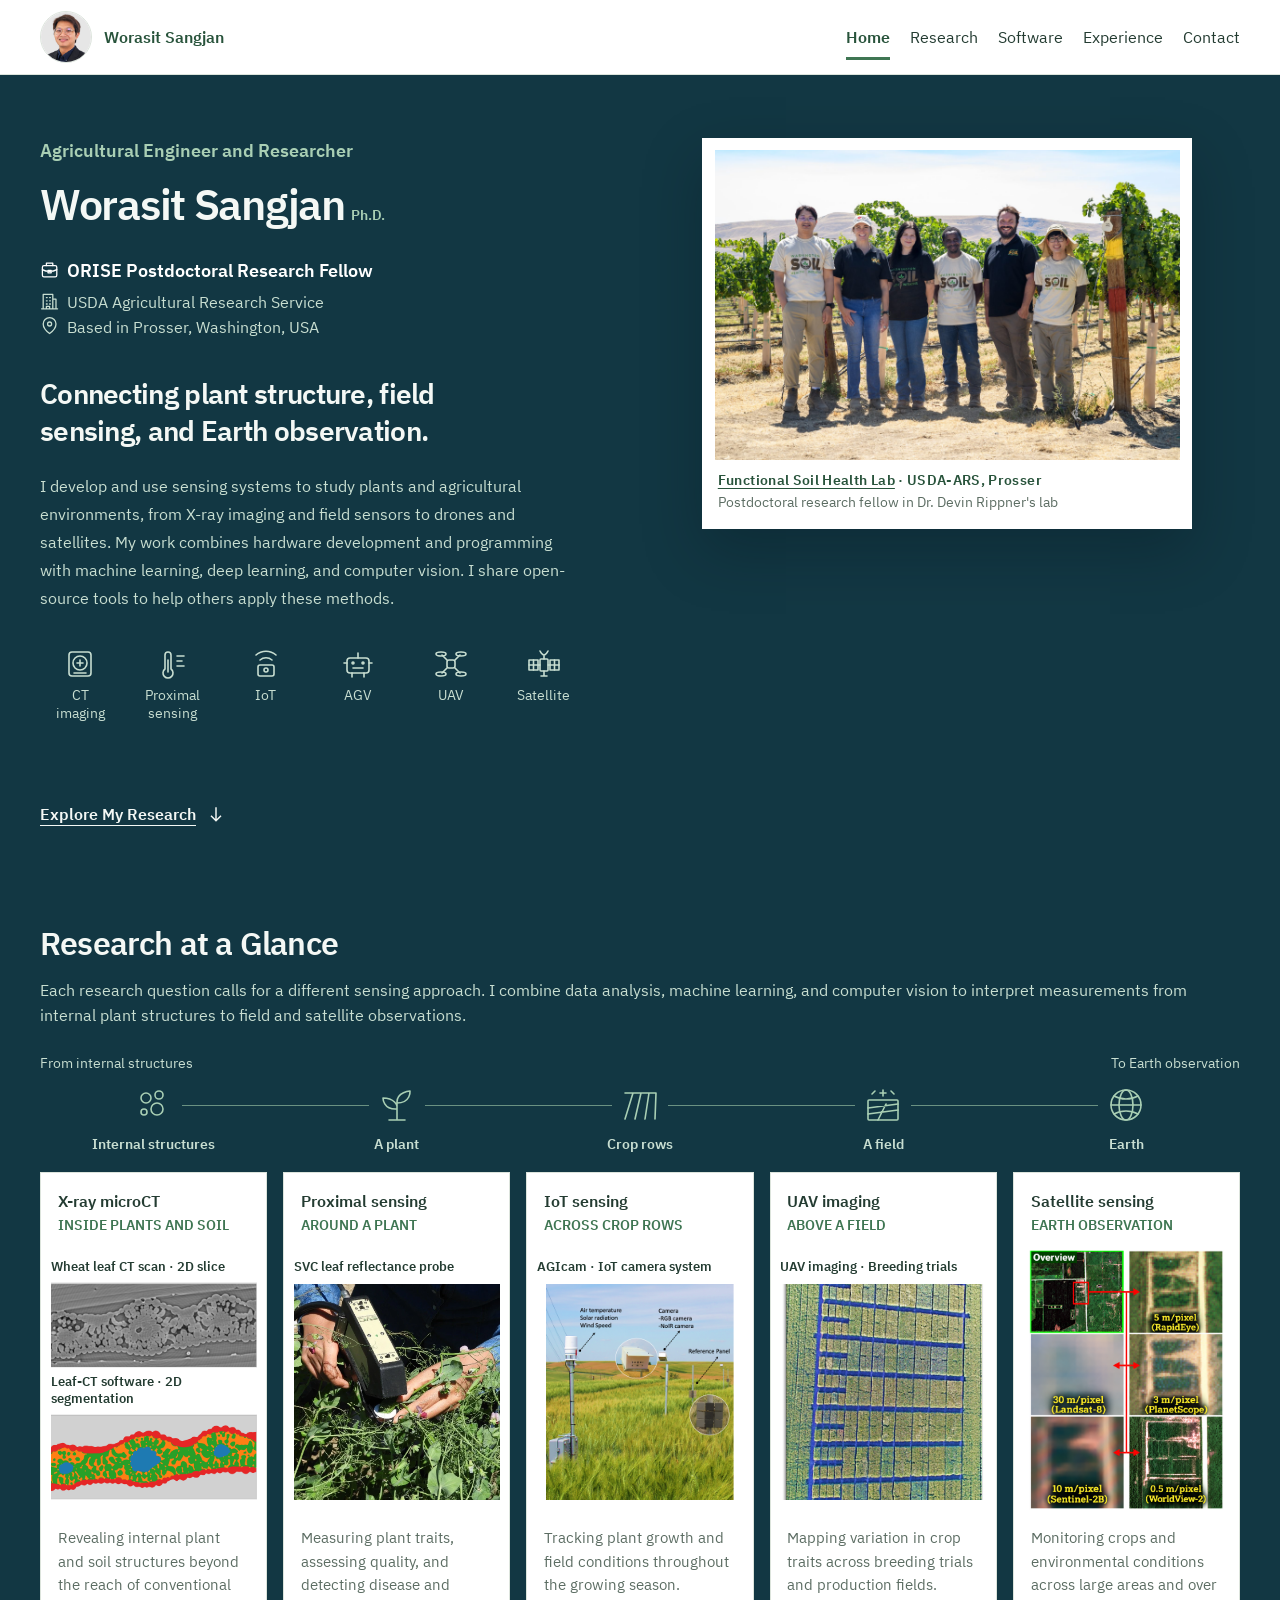
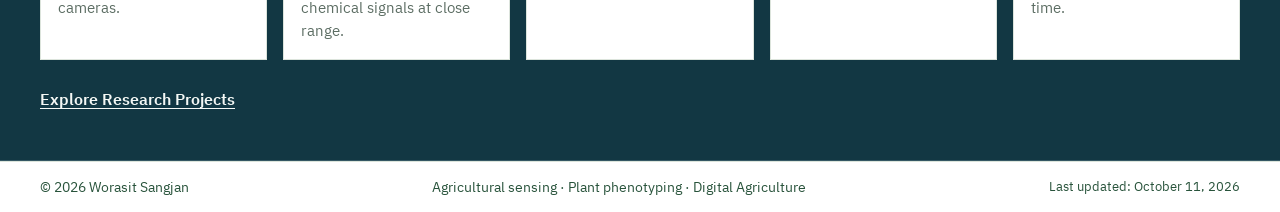
==== index.html @ c1ef1df4 "Add an image" ====
<!DOCTYPE html>
<html lang="en"><head><meta charset="utf-8"><meta name="viewport" content="width=device-width,initial-scale=1"><title>Worasit Sangjan | Agricultural Sensing and AI</title><meta name="description" content="Worasit Sangjan develops sensing systems and open-source tools for plant phenotyping and digital agriculture, from X-ray imaging to satellite observations."><meta name="theme-color" content="#f8f7f1"><link rel="icon" type="image/svg+xml" href="data:image/svg+xml,%3Csvg%20xmlns%3D%27http%3A%2F%2Fwww.w3.org%2F2000%2Fsvg%27%20viewBox%3D%270%200%2064%2064%27%3E%3Crect%20width%3D%2764%27%20height%3D%2764%27%20rx%3D%2712%27%20fill%3D%27%23ffffff%27%2F%3E%3Ccircle%20cx%3D%2732%27%20cy%3D%2732%27%20r%3D%2722%27%20fill%3D%27%23e8f1e7%27%20stroke%3D%27%23376b4b%27%20stroke-width%3D%272%27%2F%3E%3Ctext%20x%3D%2732%27%20y%3D%2739%27%20text-anchor%3D%27middle%27%20font-family%3D%27Arial%2Csans-serif%27%20font-size%3D%2719%27%20font-weight%3D%27700%27%20fill%3D%27%2328533b%27%3EWS%3C%2Ftext%3E%3Ccircle%20cx%3D%2749%27%20cy%3D%2716%27%20r%3D%275%27%20fill%3D%27%237fa67a%27%2F%3E%3C%2Fsvg%3E"><meta property="og:type" content="website"><meta property="og:title" content="Worasit Sangjan | Agricultural Sensing and AI"><meta property="og:description" content="Worasit Sangjan develops sensing systems and open-source tools for plant phenotyping and digital agriculture, from X-ray imaging to satellite observations."><meta property="og:image" content="assets/images/ws2.jpg"><meta name="twitter:card" content="summary_large_image"><link rel="stylesheet" href="assets/css/styles.css?v=20261012-final"><link rel="stylesheet" href="assets/css/typography.css?v=20261012-final"><link rel="stylesheet" href="assets/css/home.css?v=20261013-lab2"><link rel="stylesheet" href="assets/css/consistency.css?v=20261012-final"><link rel="stylesheet" href="assets/css/mobile.css?v=20261012-final"><link rel="stylesheet" href="assets/css/responsive.css?v=20261012-final"></head><body class="home-page"><a class="skip" href="#main">Skip to main content</a><header><div class="wrap"><nav class="nav" aria-label="Primary navigation"><a class="brand" href="index.html" aria-label="Worasit Sangjan home"><span class="brand-mark portrait-mark"><img src="assets/images/header-portrait-gray.png" alt="" width="40" height="40" decoding="async"></span><span>Worasit Sangjan</span></a><button class="menu-toggle" type="button" aria-expanded="false" aria-controls="nav-links" aria-label="Open navigation">+</button><ul class="nav-links" id="nav-links"><li><a href="index.html" aria-current="page">Home</a></li><li><a href="research.html">Research</a></li><li><a href="software.html">Software</a></li><li><a href="experience.html">Experience</a></li><li><a href="contact.html">Contact</a></li></ul></nav></div></header><main id="main">
<section class="hero" id="about"><div class="wrap hero-grid"><div class="bio"><p class="eyebrow">Agricultural Engineer and Researcher</p><h1 class="profile-name"><span class="name-text">Worasit Sangjan</span><span class="degree">Ph.D.</span></h1><p class="profile-title profile-detail"><svg viewBox="0 0 24 24" fill="none" stroke="currentColor" stroke-width="1.6" stroke-linecap="round" stroke-linejoin="round" aria-hidden="true"><rect x="3" y="7" width="18" height="14" rx="2"></rect><path d="M8 7V4h8v3M3 12c5 3 13 3 18 0M10 13h4v3h-4Z"></path></svg><span>ORISE Postdoctoral Research Fellow</span></p><p class="affiliation profile-detail"><svg viewBox="0 0 24 24" fill="none" stroke="currentColor" stroke-width="1.6" stroke-linecap="round" stroke-linejoin="round" aria-hidden="true"><path d="M4 21V3h12v18M16 9h4v12M2 21h20M8 7h1M12 7h1M8 11h1M12 11h1M8 15h1M12 15h1M8 21v-3h4v3"></path></svg><span>USDA Agricultural Research Service</span></p><p class="home-location profile-detail"><svg viewbox="0 0 24 24" fill="none" stroke="currentColor" stroke-width="1.6" stroke-linecap="round" stroke-linejoin="round" aria-hidden="true"><path d="M20 10c0 6-8 12-8 12S4 16 4 10a8 8 0 1 1 16 0Z"></path><circle cx="12" cy="10" r="2.5"></circle></svg><span>Based in Prosser, Washington, USA</span></p><p class="lead">Connecting plant structure, field sensing, and Earth observation.</p><p>I develop and use sensing systems to study plants and agricultural environments, from X-ray imaging and field sensors to drones and satellites. My work combines hardware development and programming with machine learning, deep learning, and computer vision. I share open-source tools to help others apply these methods.</p><div class="platform-strip" role="group" aria-label="Sensing platforms"><div class="platform-item"><svg viewbox="0 0 32 32" fill="none" stroke="currentColor" stroke-width="1.6" stroke-linecap="round" stroke-linejoin="round" aria-hidden="true"><rect x="5" y="4" width="22" height="24" rx="3"></rect><circle cx="16" cy="15" r="7"></circle><path d="M10 25h12M16 12v6M13 15h6"></path></svg><span>CT<br>imaging</span></div><div class="platform-item"><svg viewbox="0 0 32 32" fill="none" stroke="currentColor" stroke-width="1.6" stroke-linecap="round" stroke-linejoin="round" aria-hidden="true"><path d="M8 21V7a3 3 0 0 1 6 0v14a5 5 0 1 1-6 0Z"></path><path d="M11 12v12M20 8h7M20 13h5M20 18h7"></path></svg><span>Proximal<br>sensing</span></div><div class="platform-item"><svg viewbox="0 0 32 32" fill="none" stroke="currentColor" stroke-width="1.6" stroke-linecap="round" stroke-linejoin="round" aria-hidden="true"><rect x="8" y="17" width="16" height="11" rx="2"></rect><circle cx="16" cy="22" r="2"></circle><path d="M10 12a9 9 0 0 1 12 0M6 7a15 15 0 0 1 20 0"></path></svg><span>IoT</span></div><div class="platform-item"><svg viewbox="0 0 32 32" fill="none" stroke="currentColor" stroke-width="1.6" stroke-linecap="round" stroke-linejoin="round" aria-hidden="true"><rect x="5" y="10" width="22" height="15" rx="3"></rect><path d="M16 5v5M2 15h3M27 15h3M10 25v4M22 25v4M11 20h10"></path><circle cx="11" cy="15" r="1"></circle><circle cx="21" cy="15" r="1"></circle></svg><span>AGV</span></div><div class="platform-item"><svg viewbox="0 0 32 32" fill="none" stroke="currentColor" stroke-width="1.6" stroke-linecap="round" stroke-linejoin="round" aria-hidden="true"><rect x="12" y="12" width="8" height="8" rx="2"></rect><path d="M12 12 7 7M20 12l5-5M12 20l-5 5M20 20l5 5"></path><ellipse cx="6" cy="6" rx="5" ry="2"></ellipse><ellipse cx="26" cy="6" rx="5" ry="2"></ellipse><ellipse cx="6" cy="26" rx="5" ry="2"></ellipse><ellipse cx="26" cy="26" rx="5" ry="2"></ellipse></svg><span>UAV</span></div><div class="platform-item"><svg viewbox="0 0 32 32" fill="none" stroke="currentColor" stroke-width="1.6" stroke-linecap="round" stroke-linejoin="round" aria-hidden="true"><rect x="12" y="11" width="8" height="12" rx="1"></rect><rect x="1" y="12" width="9" height="10"></rect><rect x="22" y="12" width="9" height="10"></rect><path d="M5.5 12v10M1 17h9M26.5 12v10M22 17h9M10 17h2M20 17h2M16 11V7M12 3q4 8 8 0M16 23v5M13 28h6"></path></svg><span>Satellite</span></div></div><a class="research-jump" href="#research">Explore My Research<svg viewbox="0 0 24 24" width="20" height="20" fill="none" stroke="currentColor" stroke-width="1.75" aria-hidden="true"><path d="M12 4v16m-6-6 6 6 6-6"></path></svg></a></div><div class="field-portrait photo-carousel" role="region" aria-roledescription="carousel" aria-label="Research in the field" tabindex="0"><figure class="photo-slide group-slide" role="group" aria-roledescription="slide" aria-label="1 of 10"><button type="button" class="photo-frame" aria-label="Next photo"><img src="assets/images/functional-soil-health-lab.jpg" width="2000" height="1333" alt="Worasit with members of the Functional Soil Health Lab standing in a vineyard in Washington" fetchpriority="high"></button><figcaption><span><a href="https://functionalsoilhealth.com/" target="_blank" rel="noopener">Functional Soil Health Lab</a> · USDA-ARS, Prosser</span><span>Postdoctoral research fellow in Dr. Devin Rippner's lab</span></figcaption></figure><figure class="photo-slide" role="group" aria-roledescription="slide" aria-label="2 of 10" hidden><button type="button" class="photo-frame" aria-label="Next photo"><img src="assets/images/iot-field-sky-balanced.png" width="1086" height="1448" alt="Worasit beside automated field cameras in wheat trials" loading="lazy"></button><figcaption><span>IoT sensing</span><span>Installing connected cameras for continuous plant phenotyping in wheat breeding trials</span></figcaption></figure><figure class="photo-slide" role="group" aria-roledescription="slide" aria-label="3 of 10" hidden><button type="button" class="photo-frame" aria-label="Next photo"><img src="assets/images/field-robot-balanced.png" width="1121" height="1403" alt="Worasit operating an agricultural autonomous ground vehicle" loading="lazy"></button><figcaption><span>Autonomous ground vehicle</span><span>Operating an AGV for agricultural field research</span></figcaption></figure><figure class="photo-slide" role="group" aria-roledescription="slide" aria-label="4 of 10" hidden><button type="button" class="photo-frame" aria-label="Next photo"><img src="assets/images/uav-training-sky-balanced.png" width="1586" height="992" alt="Worasit demonstrating UAV equipment to a group in the field" loading="lazy"></button><figcaption><span>UAV training</span><span>Sharing practical methods for UAV field phenotyping</span></figcaption></figure><figure class="photo-slide" role="group" aria-roledescription="slide" aria-label="5 of 10" hidden><button type="button" class="photo-frame" aria-label="Next photo"><img src="assets/images/wheat-harvest.jpg" width="4608" height="3456" alt="Worasit in a wheat field during harvest" loading="lazy"></button><figcaption><span>Field operations</span><span>Harvesting wheat in breeding trials</span></figcaption></figure><figure class="photo-slide" role="group" aria-roledescription="slide" aria-label="6 of 10" hidden><button type="button" class="photo-frame" aria-label="Next photo"><img src="assets/images/atv-grip-final.webp" width="1086" height="1448" alt="Worasit on an ATV with a mounted phone in the vineyard" loading="lazy"></button><figcaption><span>Vineyard weed detection</span><span>ATV-mounted phone sensing <em class="status-label">App in development</em></span></figcaption></figure><figure class="photo-slide" role="group" aria-roledescription="slide" aria-label="7 of 10" hidden><button type="button" class="photo-frame" aria-label="Next photo"><img src="assets/images/uav-dark-controller.png" width="1448" height="1086" alt="Worasit operating a research UAV above crop trials" loading="lazy"></button><figcaption><span>UAV fieldwork</span><span>Remote sensing for crop phenotyping</span></figcaption></figure><figure class="photo-slide" role="group" aria-roledescription="slide" aria-label="8 of 10" hidden><button type="button" class="photo-frame" aria-label="Next photo"><img src="assets/images/potato-voc-lab.jpg" width="4608" height="3456" alt="Worasit conducting potato volatile organic compound analysis in the laboratory" loading="lazy"></button><figcaption><span>Volatile organic compound sensing</span><span>Studying volatile biomarkers of disease in stored potatoes</span></figcaption></figure><figure class="photo-slide" role="group" aria-roledescription="slide" aria-label="9 of 10" hidden><button type="button" class="photo-frame" aria-label="Next photo"><img src="assets/images/aps-xct-balanced.png" width="1456" height="1092" alt="Worasit preparing a soil aggregate sample for X-ray microCT imaging at the Advanced Photon Source" loading="lazy"></button><figcaption><span>X-ray microCT imaging</span><span>Preparing a soil aggregate sample for synchrotron imaging at APS, <a href="https://www.anl.gov/" target="_blank" rel="noopener">Argonne National Laboratory</a></span></figcaption></figure><figure class="photo-slide award-slide" role="group" aria-roledescription="slide" hidden="" aria-label="10 of 10"><button type="button" class="photo-frame" aria-label="Next photo"><img src="assets/images/research-award.webp" width="800" height="600" alt="2024 NAPPN Graduate Student Scientist Award announcement recognizing Worasit Sangjan" loading="lazy"></button><figcaption><span><a href="https://www.plantphenotyping.org/graduate-student-award#page-section-6328ef78ae11fc70dfa924b2" target="_blank" rel="noopener">2024 NAPPN Graduate Student Scientist Award</a></span><span>Recognition of graduate research in plant phenotyping</span></figcaption></figure><div class="photo-overlay-controls" aria-label="Slideshow controls"><button type="button" class="photo-pause photo-overlay-button" aria-label="Pause slideshow" title="Pause slideshow"><span aria-hidden="true">Ⅱ</span></button><div class="photo-nav"><button type="button" class="photo-prev photo-overlay-button" aria-label="Previous photo" title="Previous photo"><span aria-hidden="true">‹</span></button><button type="button" class="photo-next photo-overlay-button" aria-label="Next photo" title="Next photo"><span aria-hidden="true">›</span></button></div></div><span class="photo-status sr-only" aria-live="polite" aria-atomic="true"></span></div></div></section>
<section class="home-section" id="research"><div class="wrap"><div class="section-head"><div><h2>Research at a Glance</h2></div><p>Each research question calls for a different sensing approach. I combine data analysis, machine learning, and computer vision to interpret measurements from internal plant structures to field and satellite observations.</p></div><div class="observation-guide"><div class="scale-endpoints"><span>From internal structures</span><span>To Earth observation</span></div><ol class="observation-scale" aria-label="Observation scales from internal structures to Earth"><li><span class="scale-node"><svg viewbox="0 0 40 40" fill="none" stroke="currentColor" stroke-width="1.6" stroke-linecap="round" stroke-linejoin="round" aria-hidden="true"><circle cx="12" cy="13" r="5"></circle><circle cx="25" cy="10" r="4"></circle><circle cx="23" cy="24" r="6"></circle><circle cx="10" cy="27" r="3"></circle></svg></span><span>Internal structures</span></li><li><span class="scale-node"><svg viewbox="0 0 40 40" fill="none" stroke="currentColor" stroke-width="1.6" stroke-linecap="round" stroke-linejoin="round" aria-hidden="true"><path d="M20 34V17M20 24C6 25 6 13 6 13c12 0 14 8 14 8M20 17c0-10 13-11 13-11s1 12-13 12M12 35h16"></path></svg></span><span>A plant</span></li><li><span class="scale-node"><svg viewbox="0 0 40 40" fill="none" stroke="currentColor" stroke-width="1.6" stroke-linecap="round" stroke-linejoin="round" aria-hidden="true"><path d="M5 34 13 8M15 34 21 8M25 34 29 8M35 34 36 8M5 8h31"></path></svg></span><span>Crop rows</span></li><li><span class="scale-node"><svg viewbox="0 0 40 40" fill="none" stroke="currentColor" stroke-width="1.6" stroke-linecap="round" stroke-linejoin="round" aria-hidden="true"><rect x="5" y="15" width="30" height="20" rx="1"></rect><path d="m5 23 30-4M5 29l30-4M15 35l8-16M17 8h6M20 5v6M12 6l-3 3M28 6l3 3"></path></svg></span><span>A field</span></li><li><span class="scale-node"><svg viewbox="0 0 40 40" fill="none" stroke="currentColor" stroke-width="1.6" stroke-linecap="round" stroke-linejoin="round" aria-hidden="true"><circle cx="20" cy="20" r="15"></circle><ellipse cx="20" cy="20" rx="7" ry="15"></ellipse><path d="M5 20h30M8 11c7 4 17 4 24 0M8 29c7-4 17-4 24 0"></path></svg></span><span>Earth</span></li></ol></div><div class="highlight-grid"><a class="highlight-card" href="research.html#xct"><div class="research-card-heading"><h3>X-ray microCT</h3><span>Inside plants and soil</span></div><div class="ct-pair-preview" role="img" aria-label="Wheat leaf CT scan above its Leaf-CT software segmentation"><span class="ct-pair-label">Wheat leaf CT scan · 2D slice</span><span class="ct-pair-panel ct-pair-raw"></span><span class="ct-pair-label">Leaf-CT software · 2D segmentation</span><span class="ct-pair-panel ct-pair-result"></span></div><p class="research-card-description">Revealing internal plant and soil structures beyond the reach of conventional cameras.</p></a><a class="highlight-card" href="research.html#proximal"><div class="research-card-heading"><h3>Proximal sensing</h3><span>Around a plant</span></div><div class="labeled-research-image"><span class="research-image-label">SVC leaf reflectance probe</span><img src="assets/images/hyperspectral-sensing.webp" width="1021" height="757" alt="Close-range sensing of a plant leaf" loading="lazy"></div><p class="research-card-description">Measuring plant traits, assessing quality, and detecting disease and chemical signals at close range.</p></a><a class="highlight-card" href="research.html#field"><div class="research-card-heading"><h3>IoT sensing</h3><span>Across crop rows</span></div><div class="labeled-research-image"><span class="research-image-label">AGIcam · IoT camera system</span><img src="assets/images/agicam-field-annotated.png" alt="AGIcam cameras, weather sensor, and reference panel installed in wheat trials" loading="lazy" width="944" height="1080"></div><p class="research-card-description">Tracking plant growth and field conditions throughout the growing season.</p></a><a class="highlight-card" href="research.html#uav"><div class="research-card-heading"><h3>UAV imaging</h3><span>Above a field</span></div><div class="labeled-research-image"><span class="research-image-label">UAV imaging · Breeding trials</span><img src="assets/images/uav-breeding-vertical.png" alt="Overhead UAV image showing individual crop breeding plots" loading="lazy" width="488" height="832"></div><p class="research-card-description">Mapping variation in crop traits across breeding trials and production fields.</p></a><a class="highlight-card" href="research.html#satellite"><div class="research-card-heading"><h3>Satellite sensing</h3><span>Earth observation</span></div><img src="assets/images/satellite-white-frame.png" alt="Satellite comparison with processed pixel sizes: Landsat-8 30 m, Sentinel-2B 10 m, WorldView-2 0.5 m, RapidEye 5 m, and PlanetScope 3 m" loading="lazy" width="1086" height="1448"><p class="research-card-description">Monitoring crops and environmental conditions across large areas and over time.</p></a></div><a class="text-link" href="research.html">Explore Research Projects</a></div></section>


</main><footer><div class="wrap footer-row"><span>© <span id="year"></span> Worasit Sangjan</span><span>Agricultural sensing · Plant phenotyping · Digital Agriculture</span><span class="site-updated">Last updated: <time datetime="2026-10-11">October 11, 2026</time></span></div></footer><script src="assets/js/site.js?v=20261012-final"></script><script src="assets/js/mobile-layout.js"></script></body></html>
---- assets/css/styles.css ----
:root{--ink:#243c32;--muted:#5c6d63;--green:#3f7653;--green-dark:#28533b;--green-soft:#e8f1e7;--cream:#f8f7f1;--white:#fff;--blue-deep:#123743;--line:#dce4dc;--shadow:0 18px 45px rgba(44,77,57,.09);--text-on-dark:#f4f8f5;--muted-on-dark:#c8ded1;--accent-on-dark:#a9cfb4;--focus:#79a98b;--line-dark:#294d57;--max:1240px}
*{box-sizing:border-box}html{scroll-behavior:smooth;scroll-padding-top:74px}body{margin:0;background:var(--cream);color:var(--ink);font-family:var(--font-ui);font-size:1rem;line-height:1.7}a{color:var(--green-dark);text-underline-offset:.24em;text-decoration-thickness:1px}a:hover{text-decoration-color:var(--green)}img{display:block;max-width:100%;height:auto}figure{margin:0}button{font:inherit}.wrap{width:min(var(--max),calc(100% - 5rem));margin-inline:auto}.skip{position:absolute;top:-80px;left:1rem;background:#fff;color:var(--ink);padding:.8rem 1rem;z-index:100}.skip:focus{top:1rem}a:focus-visible,button:focus-visible,summary:focus-visible{outline:3px solid var(--focus);outline-offset:4px}
header{position:sticky;top:0;z-index:30;background:rgba(255,255,255,.96);border-bottom:1px solid var(--line);backdrop-filter:blur(12px)}.nav{min-height:74px;display:flex;justify-content:space-between;align-items:center;gap:1rem}.brand{display:flex;align-items:center;gap:.75rem;color:var(--green-dark);font-weight:750;text-decoration:none}.brand-mark{display:grid;place-items:center;width:40px;height:40px;border-radius:50%;background:var(--green-soft);border:1px solid var(--line);color:var(--green-dark);font-size:.72rem;letter-spacing:.04em;box-shadow:none}.nav-links{display:flex;align-items:center;gap:1.25rem;list-style:none;margin:0;padding:0}.nav-links a{display:block;padding:.7rem 0;color:var(--ink);font-size:.86rem;text-decoration:none}.nav-links a:hover{color:var(--green)}.nav-links a[aria-current="page"]{color:var(--green-dark);font-weight:700;box-shadow:inset 0 -3px var(--green)}.menu-toggle{display:none}
.eyebrow{margin:0 0 .7rem;color:var(--green);font-size:.78rem;font-weight:700;line-height:1.4;letter-spacing:.12em;text-transform:uppercase}h1,h2{font-family:var(--font-ui);font-weight:400;letter-spacing:-.025em;line-height:1.03}h1{margin:.55rem 0 1.25rem;font-size:clamp(4rem,6.8vw,6.8rem)}h2{margin:0 0 1rem;font-size:clamp(2.35rem,4vw,4rem)}h3{margin:.4rem 0;font-size:1.2rem;line-height:1.35}p{margin:.75rem 0}.degree{display:inline-block;margin-left:.65rem;color:var(--green);font:700 .78rem var(--font-ui);letter-spacing:.05em}.profile-title{font-weight:700;margin:0}.affiliation{margin:.25rem 0 1.4rem;color:var(--muted);font-size:.92rem;line-height:1.55}.lead{max-width:560px;font-size:1.3rem;line-height:1.48}.primary-button{display:inline-flex;align-items:center;justify-content:center;padding:.75rem 1.05rem;border:1px solid var(--green-dark);background:var(--green-dark);color:#fff;font-weight:700;text-decoration:none}.primary-button:hover{background:var(--green);text-decoration:none}.text-link{display:inline-block;margin-top:1.6rem;font-weight:700;color:var(--green-dark)}
.hero{scroll-margin-top:74px;padding:2.7rem 0 0;background:var(--blue-deep);color:var(--text-on-dark);border-bottom:1px solid var(--line-dark)}.hero-grid{display:grid;grid-template-columns:.92fr 1.08fr;gap:4rem;align-items:center}.hero h1{margin:.4rem 0 1rem;font-size:clamp(3.3rem,5vw,4.9rem)}.hero .eyebrow{color:var(--accent-on-dark)}.hero .profile-title{color:#fff}.hero .degree{color:var(--accent-on-dark)}.hero .affiliation,.hero .bio>p:not(.eyebrow):not(.profile-title){color:var(--muted-on-dark)}.hero .affiliation{margin:.2rem 0 1.1rem;line-height:1.5}.hero .bio>p:not(.eyebrow):not(.profile-title):not(.affiliation){font-size:1rem;line-height:1.58}.hero .lead{color:var(--text-on-dark)!important;font-size:1.22rem!important;line-height:1.46!important}.bio{padding-bottom:0}.field-portrait{min-width:0;background:#fff;color:var(--ink);border:1px solid rgba(255,255,255,.35);box-shadow:0 22px 55px rgba(0,18,25,.28);padding:.7rem .7rem 0}.photo-frame{display:flex;align-items:center;justify-content:center;width:100%;height:480px;padding:0;border:0;background:#fff;overflow:hidden;cursor:pointer;touch-action:pan-y}.field-portrait .photo-frame img{width:100%;height:100%;object-fit:contain}.photo-slide[hidden]{display:none}.photo-slide figcaption{display:flex;flex-direction:column;gap:.12rem;min-height:68px;padding:.65rem .2rem;color:var(--muted);font-size:.8rem}.photo-slide figcaption>span:first-child{color:var(--green-dark);font-weight:700;letter-spacing:.025em}.photo-slide figcaption a{color:inherit}.photo-slide:not([hidden]){animation:photo-enter .55s ease-out}@keyframes photo-enter{from{opacity:.35}to{opacity:1}}.photo-carousel{position:relative}.photo-overlay-controls{position:absolute;z-index:4;top:1.4rem;left:1.4rem;right:1.4rem;display:flex;align-items:center;justify-content:space-between;pointer-events:none;opacity:0;transform:translateY(-4px);transition:.2s}.photo-carousel:has(.photo-frame:hover) .photo-overlay-controls,.photo-overlay-controls:hover,.photo-carousel:focus-within .photo-overlay-controls{opacity:1;transform:none}.photo-nav{display:flex;gap:.35rem}.photo-overlay-button{display:grid;place-items:center;width:42px;height:42px;padding:0;border:1px solid rgba(255,255,255,.65);border-radius:50%;background:rgba(18,55,67,.88);color:#fff;cursor:pointer;font-size:1.25rem;line-height:1;pointer-events:auto;backdrop-filter:blur(5px)}.status-label{display:inline-block;margin-left:.4rem;padding:.08rem .4rem;border:1px solid var(--line);border-radius:999px;background:var(--green-soft);color:var(--green-dark);font-size:.7rem;font-style:normal;white-space:nowrap}.sr-only{position:absolute;width:1px;height:1px;padding:0;margin:-1px;overflow:hidden;clip:rect(0,0,0,0);white-space:nowrap;border:0}
.scale-story{display:block;margin-top:2.5rem;padding:2rem 0 2.3rem;border-top:1px solid rgba(255,255,255,.2)}.scale-story-intro{max-width:1040px}.scale-story p{max-width:820px;margin:.7rem 0;color:var(--muted-on-dark);font-size:1.04rem;line-height:1.65}.scale-story-intro h2{max-width:900px;font-size:clamp(2.1rem,3.2vw,3rem)}.built-inline{scroll-margin-top:96px;display:flex;align-items:center;gap:1.15rem;flex-wrap:wrap;margin-top:1.4rem;padding-top:1.1rem;border-top:1px solid rgba(255,255,255,.18)}.built-inline span{color:var(--accent-on-dark);font-size:.72rem;font-weight:700;letter-spacing:.1em;text-transform:uppercase}.built-inline a{color:var(--text-on-dark);font-weight:700;text-decoration-color:var(--focus)}.built-inline a:hover{color:var(--muted-on-dark)}
.home-section{padding:5.5rem 0;background:#fff;border-bottom:1px solid var(--line)}.home-section:nth-of-type(even){background:var(--cream)}.section-head{display:flex;align-items:end;justify-content:space-between;gap:3rem;margin-bottom:2.5rem}.section-head>p{max-width:470px;margin:0 0 .7rem;color:var(--muted)}.highlight-grid{display:grid;grid-template-columns:repeat(5,1fr);gap:1rem}.highlight-card{display:flex;flex-direction:column;min-width:0;border:1px solid var(--line);background:#fff;color:var(--ink);text-decoration:none;transition:transform .2s ease,box-shadow .2s ease}.highlight-card:hover{transform:translateY(-4px);box-shadow:var(--shadow);text-decoration:none}.highlight-card img{width:100%;height:180px;object-fit:cover}.highlight-card div{padding:1.05rem}.highlight-card span{color:var(--green);font-size:.76rem;font-weight:750;text-transform:uppercase;letter-spacing:.07em}.highlight-card p{color:var(--muted);font-size:.9rem;line-height:1.55}.home-software{background:var(--green-soft)!important}.home-split{display:grid;grid-template-columns:.85fr 1.15fr;gap:5rem;align-items:center}.home-split>div:first-child p:not(.eyebrow){color:var(--muted)}.software-preview{border-top:1px solid var(--line)}.software-preview a{display:grid;grid-template-columns:150px 1fr;gap:1.25rem;padding:1.3rem 0;border-bottom:1px solid var(--line);color:var(--ink);text-decoration:none}.software-preview a:hover b{color:var(--green)}.software-preview span{color:var(--muted)}.selected-publications{border-top:1px solid var(--line)}.selected-publications article{display:grid;grid-template-columns:170px minmax(0,1fr);gap:2rem;padding:1.35rem 0;border-bottom:1px solid var(--line)}.selected-publications span{color:var(--green);font-size:.8rem;font-weight:750}.selected-publications h3{margin:0}.selected-publications a{color:var(--ink);text-decoration:none}.selected-publications a:hover{color:var(--green)}.home-recognition{background:var(--cream)!important}.recognition-home-grid{display:grid;grid-template-columns:1.1fr .9fr;gap:4rem;align-items:center}.recognition-home-grid figure{background:#fff;padding:.65rem;border-top:4px solid var(--green);box-shadow:var(--shadow)}.recognition-home-grid img{width:100%;height:380px;object-fit:cover}.recognition-home-grid p:not(.eyebrow){color:var(--muted)}.home-contact{padding:4.5rem 0;background:#fff}.contact-banner{display:flex;align-items:center;justify-content:space-between;gap:3rem;padding:2.4rem 2.7rem;border-left:6px solid var(--green);background:var(--green-soft)}.contact-banner h2{font-size:clamp(2rem,3vw,3rem)}.contact-banner p{color:var(--muted)}
.detail-section{padding:5.5rem 0;background:#fff;min-height:calc(100vh - 160px)}.detail-page-body .detail-section>.wrap>.section-head{padding-bottom:2rem;border-bottom:1px solid var(--line)}.scale-nav{display:grid;grid-template-columns:repeat(5,1fr);margin:1rem 0 3rem;border:1px solid var(--line);background:var(--cream)}.scale-nav a{display:block;padding:1rem;color:var(--ink);text-decoration:none;border-right:1px solid var(--line)}.scale-nav a:last-child{border-right:0}.scale-nav a:hover{background:var(--green-soft)}.scale-nav span{display:block;color:var(--green);font-size:.78rem;font-weight:750}.scale-nav small{display:block;color:var(--muted);font-size:.8rem}.platform-grid{display:grid;grid-template-columns:1fr 1fr;gap:2rem}.platform{overflow:hidden;border:1px solid var(--line);background:#fff}.platform figure img{width:100%;height:300px;object-fit:cover}.platform .science-image img{object-fit:contain;background:var(--green-soft);padding:1rem}.platform figcaption{padding:.65rem 1.2rem;border-bottom:1px solid var(--line);color:var(--muted);font-size:.8rem}.platform-body{padding:1.3rem 1.3rem 1.6rem}.platform-body .eyebrow{margin-bottom:.45rem}.platform h3{font-family:var(--font-ui);font-size:1.75rem;font-weight:400}.platform p{color:var(--muted)}.platform .methods{padding-top:.8rem;border-top:1px solid var(--line);font-size:.86rem}.methods b{color:var(--ink);margin-right:.35rem}.platform-grid>.platform:last-child{grid-column:1/-1;display:grid;grid-template-columns:1fr 1fr}.platform-grid>.platform:last-child .platform-body{padding:1.5rem}.methods-band{display:grid;grid-template-columns:1fr 2fr;gap:3rem;margin-top:3rem;padding:1.6rem 2rem;background:var(--green-soft);border-left:5px solid var(--green)}.methods-band h3{font-family:var(--font-ui);font-size:1.65rem;font-weight:400}.methods-band p{color:var(--muted);margin:0}
.archive-list,.publication-list{list-style:none;padding:0;margin:0}.archive-item{display:grid;grid-template-columns:180px minmax(0,1fr);gap:2.5rem;padding:1.7rem 0;border-top:1px solid var(--line)}.archive-date{color:var(--green);font-weight:750}.archive-title{margin:0 0 .4rem;font-size:1.25rem}.archive-meta{margin:0;color:var(--muted);max-width:880px}.research-label{margin:.3rem 0 .55rem!important;color:var(--green)!important;font-size:.78rem!important;font-weight:750}.resource-links{display:flex;gap:1.2rem;flex-wrap:wrap;margin-top:.9rem;font-size:.85rem;font-weight:700}.social-strip{display:flex;gap:1.4rem;flex-wrap:wrap;margin-top:2rem;font-size:.88rem;font-weight:700}.publication-list li{display:grid;grid-template-columns:70px minmax(0,1fr);gap:1.5rem;padding:1.5rem 0;border-top:1px solid var(--line)}.pub-year{color:var(--green);font-size:.9rem;font-weight:750}.publication-list h3{margin:0 0 .45rem;font-size:1.1rem}.publication-list h3 a{color:var(--ink);text-decoration:none}.publication-list h3 a:hover{color:var(--green)}.publication-list p{margin:.2rem 0;color:var(--muted);font-size:.9rem}.journal{font-style:italic}.earlier-publications{margin-top:.6rem;border-top:1px solid var(--line)}summary{cursor:pointer;padding:1rem 0;font-weight:700}
.recognition-feature{display:grid;grid-template-columns:1.1fr .9fr;gap:2rem;align-items:stretch;margin:0 0 3rem;border:1px solid var(--line);border-top:4px solid var(--green);background:var(--cream)}.recognition-feature figure{min-width:0}.recognition-feature img{width:100%;height:100%;min-height:310px;object-fit:cover}.recognition-feature figcaption{padding:.55rem .8rem;color:var(--muted);font-size:.78rem}.recognition-copy{display:flex;flex-direction:column;justify-content:center;padding:2rem 2rem 2rem 0}.recognition-copy h3{margin:.2rem 0 .8rem;font-family:var(--font-ui);font-size:clamp(1.6rem,2.5vw,2.5rem);font-weight:400}.career-grid{display:grid;grid-template-columns:1.5fr 1fr;gap:3.5rem}.timeline-item{display:grid;grid-template-columns:115px minmax(0,1fr);gap:1.2rem;padding:1.35rem 0;border-top:1px solid var(--line)}.timeline-date{color:var(--green);font-size:.88rem;font-weight:750}.timeline-item h3{margin:0;font-size:1.05rem}.timeline-item p{margin:.35rem 0;color:var(--muted);font-size:.94rem}.institution{color:var(--ink)!important;font-weight:700}.industry-note{color:var(--muted)}.education-panel{padding-top:1rem;border-top:4px solid var(--green)}.education-item{padding:1rem 0;border-top:1px solid var(--line);font-size:.94rem}.education-item span{display:block;margin-top:.35rem;color:var(--muted);font-size:.86rem}.education-item p{font-size:.86rem}.education-panel .primary-button{margin-top:1.1rem}
.contact-page{background:var(--green-soft)}.contact-grid{display:grid;grid-template-columns:1fr 1fr;gap:4rem;align-items:center}.contact-grid p{color:var(--muted)}.email-link{font-size:clamp(1rem,2vw,1.45rem);font-weight:750;overflow-wrap:anywhere}.contact-details p{font-size:.88rem}
footer{padding:1.5rem 0;background:var(--green-dark);color:var(--muted-on-dark);font-size:.8rem}.footer-row{display:flex;justify-content:space-between;flex-wrap:wrap;gap:1rem}
@media(hover:none),(pointer:coarse){.photo-overlay-controls{opacity:1;transform:none}}
@media(max-width:1050px){.wrap{width:calc(100% - 3rem)}.hero-grid{gap:2.5rem}.photo-frame{height:460px}.highlight-grid{grid-template-columns:repeat(3,1fr)}.highlight-card img{height:210px}.home-split{gap:3rem}}
@media(max-width:760px){.wrap{width:calc(100% - 2.4rem)}.nav{min-height:66px}.brand{font-size:.9rem}.menu-toggle{display:block;width:42px;height:42px;border:1px solid var(--line);background:#fff;color:var(--green-dark);font-size:1.45rem}.nav-links{display:none;position:absolute;top:66px;left:0;right:0;padding:1rem 1.2rem;background:#fff;border-bottom:1px solid var(--line)}.nav-links.open{display:grid}.nav-links a{padding:.55rem}h1{font-size:3.8rem}.hero{padding-top:2.6rem}.hero h1{font-size:3.2rem}.hero-grid{grid-template-columns:1fr;gap:1.2rem}.photo-frame{height:440px}.scale-story{margin-top:2rem;padding:1.5rem 0 2rem}.home-section,.detail-section{padding:3.8rem 0}.section-head{display:block;margin-bottom:2rem}.section-head>p{max-width:none}.highlight-grid{grid-template-columns:1fr}.highlight-card{display:grid;grid-template-columns:120px 1fr}.highlight-card img{height:100%;min-height:170px}.home-split,.recognition-home-grid,.career-grid,.contact-grid{grid-template-columns:1fr;gap:2rem}.software-preview a{grid-template-columns:1fr;gap:.25rem}.selected-publications article{grid-template-columns:1fr;gap:.35rem}.recognition-home-grid img{height:auto}.contact-banner{display:block;padding:1.8rem}.contact-banner .primary-button{margin-top:1rem}.scale-nav{grid-template-columns:1fr 1fr}.scale-nav a{border-bottom:1px solid var(--line)}.platform-grid{grid-template-columns:1fr}.platform-grid>.platform:last-child{display:block}.platform figure img{height:auto;aspect-ratio:4/3}.methods-band{grid-template-columns:1fr;gap:.75rem;padding:1.3rem}.archive-item,.publication-list li,.timeline-item{grid-template-columns:1fr;gap:.45rem}.recognition-feature{grid-template-columns:1fr;gap:0}.recognition-feature img{min-height:230px}.recognition-copy{padding:1.4rem}.footer-row{display:block}.footer-row span{display:block}}
@media(max-width:760px){.built-inline{align-items:flex-start;gap:.75rem}}
@media(prefers-reduced-motion:reduce){html{scroll-behavior:auto}.photo-slide:not([hidden]){animation:none}}

/* Keep the desktop introduction together beside the photograph. */
.hero{padding:1.5rem 0}.hero-grid{gap:3rem}.hero h1{font-size:clamp(3.2rem,4.6vw,4.6rem);margin:.35rem 0 .8rem}.hero .lead{font-family:var(--font-ui);font-size:clamp(1.7rem,2.3vw,2.2rem)!important;line-height:1.18!important;max-width:530px;margin:1.2rem 0 .9rem}.built-inline{display:block;margin-top:1.3rem;padding-top:1rem}.built-inline span{display:block;font-size:.875rem;letter-spacing:0;text-transform:none}.tool-names{display:flex;gap:1.4rem;margin-top:.5rem}.photo-frame{height:clamp(340px,calc(100svh - 210px),480px)}
@media(min-width:761px){.hero{min-height:calc(100svh - 74px);display:flex;align-items:center}.hero-grid{width:min(1200px,calc(100% - 4rem))}}
@media(max-width:760px){.hero{padding:2rem 0}.hero-grid{gap:2rem}.photo-frame{height:440px}.hero .lead{font-size:1.8rem!important}}

/* Let the introduction grow on spacious desktop screens. */
@media(min-width:1100px){.hero-grid{width:min(1440px,calc(100% - 7rem));gap:clamp(3rem,4vw,5rem)}.photo-frame{height:clamp(420px,calc(100svh - 260px),520px)}.hero .bio>p:not(.eyebrow):not(.profile-title):not(.affiliation){font-size:clamp(1rem,1.15vw,1.125rem);line-height:1.6}.hero .lead{font-size:clamp(1.9rem,2.5vw,2.5rem)!important;max-width:650px}.hero .profile-title{font-size:1.125rem}.hero .affiliation{font-size:1rem}.built-inline span{font-size:1rem}.tool-names a{font-size:1.125rem}.photo-slide figcaption{font-size:.875rem}}
@media(min-width:1100px) and (max-height:760px){.photo-frame{height:clamp(340px,calc(100svh - 200px),520px)}.hero .bio>p:not(.eyebrow):not(.profile-title):not(.affiliation){font-size:1rem}.hero .lead{font-size:1.9rem!important}.hero-grid{gap:3rem}.built-inline{margin-top:1rem;padding-top:.75rem}}

@media(min-width:1100px) and (max-height:760px){.hero{padding:1rem 0}}

@media(min-width:1100px){.hero-grid{width:min(1260px,calc(100% - 7rem))}}

/* Readable section labels and a visual guide to sensing platforms. */
.eyebrow{font-size:1rem;letter-spacing:.025em;text-transform:none}.platform-strip{display:grid;grid-template-columns:repeat(6,minmax(0,1fr));gap:.65rem;margin:1.15rem 0}.platform-strip a{display:flex;flex-direction:column;align-items:center;gap:.4rem;text-decoration:none;color:var(--muted-on-dark);text-align:center}.platform-strip a:hover{color:#fff}.platform-strip svg{width:32px;height:32px}.platform-strip span{font-size:.78rem;line-height:1.25}.hero .built-inline{margin-top:.9rem}.hero h1{font-size:clamp(3.2rem,4.3vw,4.3rem)}
@media(min-width:1100px) and (max-height:800px){.hero .lead{margin:.8rem 0 .6rem;font-size:1.7rem!important}.hero .affiliation{margin-bottom:.7rem}.platform-strip{margin:.8rem 0}.hero h1{margin:.2rem 0 .6rem;font-size:3.5rem}.hero .built-inline{margin-top:.6rem;padding-top:.6rem}}
@media(max-width:760px){.platform-strip{grid-template-columns:repeat(3,1fr);gap:1rem}.platform-strip span{font-size:.875rem}}

.tool-names{flex-wrap:wrap;column-gap:1.25rem;row-gap:.35rem}.tool-names a{font-size:1rem}.tool-names a:nth-child(n+4){font-weight:600;font-size:.875rem}
@media(min-width:1100px) and (max-height:800px){.platform-strip{margin:.6rem 0}.hero .built-inline{margin-top:.4rem;padding-top:.5rem}.tool-names{margin-top:.35rem}}

@media(min-width:1100px) and (max-height:800px){.hero{padding:.5rem 0}}

.platform-strip .platform-item{display:flex;flex-direction:column;align-items:center;gap:.4rem;color:var(--muted-on-dark);text-align:center}.tool-names .tool-name{color:var(--text-on-dark);font-size:1rem;font-weight:600}.tool-names .tool-name:nth-child(n+4){font-size:.875rem}.tool-names{column-gap:1.1rem;row-gap:.45rem}
@media(min-width:1100px) and (max-height:800px){.hero .bio>p:not(.eyebrow):not(.profile-title):not(.affiliation){line-height:1.5}.hero h1{font-size:3.35rem}.hero .lead{margin:.65rem 0 .5rem}.platform-strip{margin:.5rem 0}}

@media(min-width:1100px) and (max-height:800px){.hero{padding:.3rem 0}}

/* Final polish: shared rhythm, legible labels, and clear interaction states. */
.platform-strip span{font-size:.875rem;line-height:1.35}
.tool-names .tool-name,.tool-names .tool-name:nth-child(n+4){font-size:.9375rem;line-height:1.5;font-weight:600}
.tool-names{column-gap:1.2rem;row-gap:.4rem}
.hero .built-inline>span{line-height:1.4;margin-bottom:.55rem}
.photo-caption{line-height:1.5;padding-top:.8rem;padding-bottom:.9rem}
.photo-caption strong{line-height:1.35}
:focus-visible{outline:3px solid var(--focus);outline-offset:5px}
.hero :focus-visible{outline-color:var(--muted-on-dark)}
::selection{background:var(--muted-on-dark);color:#123743}
html{scroll-padding-top:6rem}
@media(max-width:760px){.menu-toggle{min-width:44px;min-height:44px}.photo-controls button{min-width:44px;min-height:44px}.hero .built-inline{padding-top:1rem;margin-top:1rem}.platform-strip{margin:1.4rem 0}.tool-names{row-gap:.6rem}.hero .eyebrow{line-height:1.4}.photo-caption{font-size:.875rem}}
@media(prefers-reduced-motion:reduce){*,*::before,*::after{transition:none!important;animation:none!important;scroll-behavior:auto!important}}

/* More prominent topic labels across the site. */
.eyebrow{font-size:clamp(1.125rem,1.35vw,1.3rem);line-height:1.4}
.hero .built-inline>span{font-size:clamp(1.125rem,1.35vw,1.3rem);line-height:1.4}
@media(max-width:760px){.eyebrow,.hero .built-inline>span{font-size:1.125rem}}

/* Introduction rhythm: group the profile, then separate research and tools. */
.hero{padding:2.5rem 0}
.hero .eyebrow{margin-bottom:1rem}
.hero h1{margin-top:.4rem;margin-bottom:1.25rem}
.hero .affiliation{margin-top:.35rem;margin-bottom:1.75rem}
.hero .lead{margin:1.75rem 0 1rem}
.hero .bio>p:not(.eyebrow):not(.profile-title):not(.affiliation):not(.lead){line-height:1.65}
.hero .platform-strip{margin:1.5rem 0 1.25rem;gap:.75rem}
.hero .built-inline{margin-top:1.5rem;padding-top:1.25rem}
.hero .tool-names{margin-top:.75rem;row-gap:.65rem}
@media(max-width:760px){.hero{padding:2.25rem 0 2.5rem}.hero-grid{gap:2.5rem}.hero .affiliation{margin-bottom:1.5rem}.hero .lead{margin-top:1.5rem}.hero .platform-strip{row-gap:1.25rem}}

/* Balance the desktop photo with the taller introduction. */
@media(min-width:1100px){.hero-grid{align-items:start}.photo-frame{height:clamp(462px,calc((100svh - 260px)*1.1),572px)}}
@media(min-width:1100px) and (max-height:760px){.photo-frame{height:clamp(374px,calc((100svh - 200px)*1.1),572px)}}

/* Section explanations belong directly beneath their headings. */
.section-head{display:block}
.section-head>p{max-width:none;width:100%;margin:1rem 0 0;line-height:1.65}
.section-head h2{margin-bottom:0}

/* Larger research previews retain scientific detail. */
@media(min-width:761px){.highlight-card img{height:260px}.highlight-card:first-child img{object-fit:contain;background:#f0f0f0}}
.platform#xct .science-image img{height:auto;max-height:520px;object-fit:contain;padding:1rem}
@media(max-width:760px){.highlight-card:first-child img{object-fit:contain;background:#f0f0f0}}

.software-app-preview{margin-top:2rem;max-width:640px}.software-app-preview>a{display:block;background:#fff;border:1px solid var(--line);padding:.5rem}.software-app-preview img{width:100%;height:auto}.software-app-preview figcaption{display:flex;flex-direction:column;gap:.25rem;padding:.75rem 0;color:var(--muted);font-size:.875rem;line-height:1.5}.software-app-preview figcaption strong{font-size:1rem;color:var(--green-dark)}

/* Each scientific panel names the input or output it shows. */
.highlight-card .ct-pair-preview{display:grid;grid-template-rows:auto 1fr auto 1fr;gap:.4rem;height:260px;padding:.6rem;background:#fff}
.highlight-card .ct-pair-label{font-size:.8125rem;font-weight:600;line-height:1.3;letter-spacing:0;text-transform:none;color:var(--ink)}
.ct-pair-panel{display:block;min-height:0;background-image:url("../images/leafct-wheat-pair.png");background-size:100% auto;background-repeat:no-repeat;background-color:#eee}
.ct-pair-raw{background-position:center top}.ct-pair-result{background-position:center bottom}
@media(max-width:760px){.highlight-card:has(.ct-pair-preview){display:flex}.highlight-card .ct-pair-preview{height:300px}.ct-pair-panel{background-size:auto 220%;background-position-x:center}}

.ct-pair-panel{background-size:contain;background-position:center;background-color:#eee}.ct-pair-raw{background-image:url("../images/leafct-wheat-raw.png")}.ct-pair-result{background-image:url("../images/leafct-wheat-result.png")}
@media(max-width:760px){.ct-pair-panel{background-size:contain;background-position:center}}

/* A connected spatial guide aligned to the five research previews. */
.observation-guide{margin:0 0 1.75rem}.scale-endpoints{display:flex;justify-content:space-between;gap:1rem;color:var(--muted);font-size:.875rem;margin-bottom:1rem}.observation-scale{display:grid;grid-template-columns:repeat(5,minmax(0,1fr));gap:1rem;list-style:none;padding:0;margin:0;position:relative}.observation-scale::before{content:"";position:absolute;left:10%;right:10%;top:28px;height:1px;background:var(--focus)}.observation-scale li{display:flex;flex-direction:column;align-items:center;gap:.6rem;text-align:center;color:var(--green-dark);font-size:.875rem;font-weight:600;position:relative}.scale-node{display:grid;place-items:center;width:56px;height:56px;background:var(--cream);position:relative}.scale-node svg{width:40px;height:40px}
@media(min-width:761px) and (max-width:1050px){.highlight-grid{grid-template-columns:repeat(5,minmax(0,1fr))}.highlight-card div{padding:.8rem}.highlight-card h3{font-size:1.125rem}.highlight-card img{height:220px}.highlight-card .ct-pair-preview{height:220px}}
@media(max-width:760px){.observation-guide{margin-bottom:2rem}.observation-scale{gap:.25rem}.observation-scale li{font-size:.75rem;line-height:1.35}.scale-node{width:42px;height:48px}.scale-node svg{width:30px;height:30px}.observation-scale::before{top:24px}.scale-endpoints{font-size:.8125rem}}

.highlight-card .labeled-research-image{height:260px;padding:.6rem;display:flex;flex-direction:column;gap:.5rem;background:#fff}.highlight-card .research-image-label{color:var(--ink);font-size:.8125rem;line-height:1.3;letter-spacing:0;text-transform:none;font-weight:600}.highlight-card .labeled-research-image img{height:0;min-height:0;flex:1;width:100%;object-fit:cover}.highlight-card[href$="#field"] .labeled-research-image img{object-fit:contain}
@media(max-width:1050px) and (min-width:761px){.highlight-card .labeled-research-image{height:220px}}
@media(max-width:760px){.highlight-card:has(.labeled-research-image){display:flex}.highlight-card .labeled-research-image{height:300px}.highlight-card .labeled-research-image img{min-height:0}}

.uav-field-gallery{display:grid;grid-template-columns:1fr 1fr;gap:1rem;padding:0 1.3rem 1.3rem}.uav-field-gallery figure img{height:auto;aspect-ratio:1.55;object-fit:cover}.uav-field-gallery figcaption{padding:.5rem 0;border:0;font-size:.875rem}
@media(max-width:760px){.uav-field-gallery{grid-template-columns:1fr}}

/* Scientific figures remain fully visible, including annotations. */
.highlight-card[href$="#satellite"] img,.highlight-card[href$="#uav"] .labeled-research-image img{object-fit:contain;background:#fff}

/* Homepage field imagery fills each observation card. */
.highlight-card[href$="#field"] .labeled-research-image img{object-fit:contain}
.highlight-card[href$="#uav"] .labeled-research-image img{object-fit:cover}
.highlight-card[href$="#satellite"] img{object-fit:fill;object-position:center}

.satellite-comparison{height:260px;display:flex;flex-direction:column;background:#fff;padding:.5rem}.satellite-gsd-title{font-size:.8125rem;line-height:1.25;margin:0 0 .4rem;color:var(--ink);font-weight:600}.satellite-panel-grid{display:grid;grid-template-columns:1fr 1fr;grid-template-rows:1fr 1fr;gap:.35rem;flex:1;min-height:0}.satellite-panel-grid figure{margin:0;min-height:0;display:flex;flex-direction:column;overflow:hidden}.highlight-card[href$="#satellite"] .satellite-panel-grid img{width:100%;height:0;flex:1;min-height:0;object-fit:cover}.satellite-panel-grid figcaption{font-size:.8125rem;line-height:1.2;padding:.2rem;background:var(--cream);color:var(--ink)}.satellite-panel-grid strong{display:block;font-weight:600}@media(min-width:761px) and (max-width:1050px){.satellite-comparison{height:220px}}@media(max-width:760px){.highlight-card[href$="#satellite"]{display:flex;flex-direction:column}.satellite-comparison{height:300px}}

.highlight-card[href$="#satellite"]>img{object-fit:contain;background:#000}

.highlight-card[href$="#satellite"]>img{background:#fff}

/* Keep the observation guide close to its introduction and cards. */
.home-page #research .section-head{margin-bottom:1.35rem}
.home-page #research .observation-guide{margin-bottom:1rem}
.home-page #research .scale-endpoints{margin-bottom:.35rem}
.home-page #research .observation-scale li{gap:.25rem}
.home-page #research .scale-node{height:48px}
.home-page #research .observation-scale::before{top:24px}
@media(max-width:760px){.home-page #research .section-head{margin-bottom:1rem}.home-page #research .observation-guide{margin-bottom:1rem}}

/* Research details are five full-width, ordered sections. */
.research-page .platform-grid{display:flex;flex-direction:column;gap:2rem}
.research-page .research-category,.research-page .platform-grid>.platform:last-child{display:grid;grid-template-columns:minmax(0,.9fr) minmax(0,1.1fr);align-items:start;scroll-margin-top:6rem}
.research-page .research-category>figure{margin:0;padding:1rem;background:#fff}
.research-page .research-category>figure img{width:100%;height:auto;max-height:460px;object-fit:contain;background:#fff;padding:0}
.research-page .research-category .platform-body,.research-page .platform-grid>.platform:last-child .platform-body{padding:2rem}
.research-page .research-category h2{font-size:clamp(1.7rem,2.5vw,2.3rem);margin:.4rem 0 1rem}
.research-page .uav-field-gallery{grid-column:1/-1;margin:0 1rem 1rem}
.research-page .scale-nav a{font-weight:600}
@media(max-width:760px){.research-page .research-category,.research-page .platform-grid>.platform:last-child{grid-template-columns:1fr}.research-page .research-category .platform-body,.research-page .platform-grid>.platform:last-child .platform-body{padding:1.25rem}.research-page .scale-nav{grid-template-columns:1fr}.research-page .scale-nav a{border-right:0}}

.research-page .research-category-icon{display:flex;align-items:center;gap:.4rem;margin-bottom:.5rem;color:var(--green)}
.research-page .research-category-icon svg{width:32px;height:32px;flex:none}

.research-page .soil-project{grid-column:1/-1;display:grid;grid-template-columns:minmax(0,.9fr) minmax(0,1.1fr);border-top:1px solid var(--line)}.research-page .soil-project figure{margin:0;padding:1rem}.research-page .soil-project img{width:100%;height:auto;object-fit:contain}.research-page .soil-project>div{padding:2rem}.research-page .soil-project h3{margin:.4rem 0 1rem}@media(max-width:760px){.research-page .soil-project{grid-template-columns:1fr}.research-page .soil-project>div{padding:1.25rem}}

.research-page .publication-jump{margin:-1.5rem 0 2rem}.research-page .related-papers{grid-column:1/-1;border-top:1px solid var(--line);padding:1.25rem 2rem}.research-page .related-papers h3{font-size:1rem;margin:0 0 .5rem}.research-page .related-papers ul{margin:0;padding-left:1.15rem}.research-page .related-papers li{margin:.45rem 0}.research-page .all-publications{margin-top:4rem;padding-top:2rem;border-top:1px solid var(--line);scroll-margin-top:6rem}.research-page .publication-list li{scroll-margin-top:6rem}@media(max-width:760px){.research-page .related-papers{padding:1.25rem}}

.research-page .publication-meta{font-size:.875rem;color:var(--muted);margin:.3rem 0 .9rem}.research-page .publication-profiles{margin-top:3rem;padding-top:2rem;border-top:1px solid var(--line);scroll-margin-top:6rem}.research-page .publication-profiles h2{font-size:1.6rem}.research-page .cross-platform-publications{padding:1.5rem 2rem;border:1px solid var(--line);border-top:0}.research-page .cross-platform-publications ul{padding-left:1.2rem}.research-page .related-papers li,.research-page .cross-platform-publications li{scroll-margin-top:6rem}

/* One internal-structure research block: explanation left, evidence right. */
/* Internal structure research: aligned text groups and a single figure. */
.research-page .internal-research{grid-template-columns:minmax(0,1.1fr) minmax(0,.9fr);align-items:start}
.research-page .internal-research .platform-body{padding:2rem}
.research-page .internal-research-images{padding:2rem 2rem 0 0;min-width:0}
.research-page .internal-research-images figure{margin:0;padding:0}
.research-page .internal-research-images img{width:100%;height:auto;object-fit:contain;background:#fff}
.research-page .research-facts{display:grid;gap:1.25rem;margin-top:1.5rem}
.research-page .research-facts>div{min-width:0}
.research-page .research-facts h3,.research-page .internal-publication h3{font-size:1.05rem;margin:0 0 .6rem}
.research-page .research-facts ul{padding-left:1.1rem;margin:0}
.research-page .research-facts li{margin:.4rem 0;line-height:1.5}
.research-page .research-facts li::marker{color:#3f7653}
.research-page .research-facts p{margin:0 0 .5rem}
.research-page .research-status{display:inline-block;vertical-align:middle;margin:0 0 0 .4rem;padding:.1rem .45rem;border-radius:4px;background:#e8f1e7;color:#28533b;font-size:.8rem;font-weight:600;line-height:1.4;white-space:nowrap}
.research-page .internal-publication{grid-column:1/-1;padding:1.25rem 2rem 1.5rem;border-top:1px solid #dce4dc}
.research-page .internal-publication p{margin:0;line-height:1.55}
.research-page .internal-publication cite{font-style:normal}
@media(max-width:900px){.research-page .internal-research{grid-template-columns:1fr}.research-page .internal-research-images{padding:0 2rem 1.5rem}.research-page .internal-research-images img{max-width:38rem;margin-inline:auto;display:block}}
@media(max-width:480px){.research-page .internal-research .platform-body{padding:1.25rem}.research-page .internal-research-images{padding:0 1.25rem 1.25rem}.research-page .internal-publication{padding:1.25rem}.research-page .research-methods>div{grid-template-columns:1fr;gap:.2rem}}

.research-page .research-facts li>ul{margin:.35rem 0 .5rem;padding-left:1.25rem;list-style-type:circle}

.research-page .internal-publication{display:grid;grid-template-columns:minmax(0,1fr) 8rem;gap:2rem;align-items:start}.research-page .publication-workflow{display:block}.research-page .publication-workflow img{display:block;width:100%;height:auto}.research-page .publication-workflow span{display:block;margin-top:.4rem;font-size:.8rem}.research-page .internal-publication-copy{min-width:0}@media(max-width:760px){.research-page .internal-publication{grid-template-columns:1fr;gap:1rem}.research-page .publication-workflow{max-width:28rem}}

.research-page .internal-paper-list{margin:0;padding-left:1.1rem;line-height:1.55}.research-page .internal-paper-list li::marker{color:#3f7653}@media(max-width:760px){.research-page .publication-workflow{width:8rem;max-width:100%}}

.research-page .related-papers li.paper-with-thumbnail{display:grid;grid-template-columns:minmax(0,1fr) 8rem;gap:1.5rem;align-items:start}.research-page .paper-with-thumbnail>div{display:list-item;margin-left:1.1rem}.research-page .paper-thumbnail img{display:block;width:100%;height:auto;background:#fff}.research-page .paper-thumbnail span{display:block;font-size:.8rem;margin-top:.4rem}@media(max-width:600px){.research-page .related-papers li.paper-with-thumbnail{grid-template-columns:1fr;gap:.75rem}.research-page .paper-thumbnail{width:8rem;margin-left:1.1rem}}

/* Proximal sensing: compact overview and distinct publication rows. */
.research-page #proximal .platform-body{padding:1.5rem}
.research-page #proximal .internal-research-images{padding:1.5rem 1.5rem 0 0}
.research-page #proximal .research-facts{gap:1rem;margin-top:1rem}
.research-page #proximal .proximal-details{grid-column:1/-1;display:grid;grid-template-columns:1.1fr .9fr;gap:2rem;margin:0;padding:1.25rem 1.5rem 1.5rem;border-top:1px solid #dce4dc}
.research-page #proximal .related-papers{padding:1.25rem 1.5rem}
.research-page #proximal .related-papers>ul{padding:0;margin:0;list-style:none}
.research-page #proximal .related-papers li.paper-with-thumbnail{margin:0;padding:1rem 0;gap:1.5rem;border-bottom:1px solid #dce4dc}
.research-page #proximal .related-papers li.paper-with-thumbnail:last-child{border-bottom:0;padding-bottom:0}
.research-page #proximal .paper-with-thumbnail>div{margin-left:1.1rem}
.research-page #proximal .publication-meta{margin:.4rem 0 0}
.research-page #proximal .paper-thumbnail img{max-height:5.5rem;object-fit:contain;object-position:left center}
@media(max-width:900px){.research-page #proximal .internal-research-images{padding:0 1.5rem 1.25rem}}
@media(max-width:760px){.research-page #proximal .proximal-details{grid-template-columns:1fr;gap:1.25rem}}

/* Preserve readable thumbnails while keeping publication rows compact. */
.research-page #proximal .related-papers li.paper-with-thumbnail{padding:.75rem 0;gap:1.5rem}
.research-page #proximal .paper-with-thumbnail>div{list-style-type:disc}
.research-page #proximal .paper-with-thumbnail>div::marker{color:#3f7653}
.research-page #proximal .paper-thumbnail img{max-height:5.5rem}
.research-page #proximal .paper-thumbnail span{font-size:.8rem;margin-top:.4rem;line-height:1.4}
.research-page .platform-grid{row-gap:2.5rem}
.research-page #proximal{background:#f8f7f1}
.research-page #proximal .internal-research-images figure{max-width:27rem;margin-left:auto}
.research-page #proximal .internal-research-images img{background:transparent}
@media(max-width:900px){.research-page #proximal .internal-research-images figure{margin-inline:auto}}

.research-page #proximal .related-papers li.paper-with-thumbnail{align-items:center}

/* Field sensing uses the same compact research hierarchy. */
.research-page #field .platform-body{padding:1.5rem}
.research-page #field .internal-research-images{padding:1.5rem 1.5rem 0 0}
.research-page #field .internal-research-images figure{max-width:24rem;margin-left:auto}
.research-page #field .research-facts{gap:1rem;margin-top:1rem}
.research-page #field .category-details{grid-column:1/-1;display:grid;grid-template-columns:1.1fr .9fr;gap:2rem;margin:0;padding:1.25rem 1.5rem 1.5rem;border-top:1px solid #dce4dc}
.research-page #field .related-papers{padding:1.25rem 1.5rem}
.research-page #field .related-papers>ul{margin:0;padding-left:1.1rem}
.research-page #field .related-papers li{margin:0;padding:.9rem 0;border-bottom:1px solid #dce4dc}
.research-page #field .related-papers li:last-child{border-bottom:0;padding-bottom:0}
.research-page #field .related-papers li::marker{color:#3f7653}
.research-page #field .publication-meta{margin:.4rem 0 0}
@media(max-width:900px){.research-page #field .internal-research-images{padding:0 1.5rem 1.25rem}.research-page #field .internal-research-images figure{margin-inline:auto}}
@media(max-width:760px){.research-page #field .category-details{grid-template-columns:1fr;gap:1.25rem}}

.research-page #field{grid-template-columns:minmax(0,.85fr) minmax(0,1.15fr)}
.research-page #field .internal-research-images{padding:1.5rem 0 1.5rem 1.5rem}
.research-page #field .internal-research-images figure{max-width:28rem;margin:0}
.research-page #field .research-facts{gap:1rem}
@media(max-width:900px){.research-page #field{grid-template-columns:1fr}.research-page #field .internal-research-images{padding:1.5rem 1.5rem 0}.research-page #field .internal-research-images figure{margin-inline:auto}}

.research-page #proximal .proximal-details{grid-template-columns:repeat(3,minmax(0,1fr));gap:1.5rem}
.research-page #uav .related-papers li,.research-page #satellite .related-papers li{padding:.75rem 0;margin:0;border-bottom:1px solid #dce4dc}
.research-page #uav .related-papers li:last-child,.research-page #satellite .related-papers li:last-child{border-bottom:0}
@media(max-width:900px){.research-page #proximal .proximal-details{grid-template-columns:1fr}}
/* Compact research sections: shared hierarchy, restrained surfaces, readable details. */
.research-page .platform-grid{gap:2rem}
.research-page .research-modern{display:block!important;background:#fff;border:0;border-top:2px solid #28533b;padding:1.5rem 0 0;scroll-margin-top:6rem}
.research-page .research-modern-heading{display:grid;grid-template-columns:1fr auto;gap:.35rem 1rem;margin-bottom:1rem}
.research-page .research-modern-heading h2{font-size:clamp(1.65rem,2.6vw,2.25rem);margin:0;letter-spacing:-.025em}
.research-page .research-scale-label{margin:0;align-self:center;color:#3f7653;font-weight:600;font-size:.9rem}
.research-page .research-modern-heading>p:last-child{grid-column:1/-1;margin:.35rem 0 0;color:#5c6d63;max-width:80ch}
.research-page .research-modern-overview{display:grid;grid-template-columns:minmax(0,1.2fr) minmax(0,.8fr);gap:1.5rem;align-items:center;margin-bottom:1rem}
.research-page .research-modern-overview h3,.research-page .research-modern-details h3{font-size:1rem;font-weight:600;margin:0 0 .5rem}
.research-page .research-modern-focus ul,.research-page .research-modern-details ul{margin:0;padding-left:1.1rem}
.research-page .research-modern-focus li,.research-page .research-modern-details li{margin:.3rem 0;line-height:1.45}
.research-page .research-modern li::marker{color:#3f7653}
.research-page .research-modern-figure{margin:0;min-width:0}
.research-page .research-modern-figure img{display:block;width:100%;height:auto;max-height:17rem;object-fit:contain;object-position:center;background:#fff}
.research-page .research-modern-figure figcaption{padding:.5rem 0 0;border:0;color:#5c6d63;font-size:.8rem;line-height:1.4}
.research-page .image-first .research-modern-overview{grid-template-columns:minmax(0,.8fr) minmax(0,1.2fr)}
.research-page .image-first .research-modern-figure{grid-column:1;grid-row:1}
.research-page .image-first .research-modern-focus{grid-column:2;grid-row:1}
.research-page .research-modern-details{display:grid;grid-template-columns:repeat(3,minmax(0,1fr));gap:1.5rem;background:#f8f7f1;padding:1.25rem;margin:0 0 1rem}
.research-page .research-modern-details li>ul{margin:.35rem 0;list-style:circle}
.research-page .research-modern .related-papers,.research-page .research-modern .internal-publication{padding:1rem 0!important;border-top:1px solid #dce4dc}
.research-page .research-modern .related-papers h3,.research-page .research-modern .internal-publication h3{font-size:1rem;margin:0 0 .5rem}
.research-page .research-modern .related-papers>ul{padding-left:1.1rem;margin:0}
.research-page .research-modern .related-papers li{padding:.75rem 0;margin:0;border-bottom:1px solid #dce4dc}
.research-page .research-modern .related-papers li:last-child{border-bottom:0}
.research-page .research-modern .publication-meta{margin:.3rem 0 0;font-size:.85rem}
.research-page .research-field-gallery{margin:1rem 0;border-top:1px solid #dce4dc;padding:.75rem 0}
.research-page .research-field-gallery summary{cursor:pointer;color:#28533b;font-weight:600}
.research-page .research-field-gallery .uav-field-gallery{margin:1rem 0 0}
.research-page .research-modern .internal-publication{align-items:center}
@media(max-width:900px){.research-page .research-modern-details{grid-template-columns:1fr 1fr}.research-page .research-modern-heading{grid-template-columns:1fr}.research-page .research-scale-label{grid-row:2}}
@media(max-width:600px){.research-page .research-modern-overview,.research-page .image-first .research-modern-overview,.research-page .research-modern-details{grid-template-columns:1fr}.research-page .image-first .research-modern-figure,.research-page .image-first .research-modern-focus{grid-column:auto;grid-row:auto}.research-page .research-modern-details{gap:1rem;padding:1rem}.research-page .research-modern-figure img{max-height:15rem}.research-page .research-modern .related-papers li.paper-with-thumbnail{grid-template-columns:minmax(0,1fr) 6rem;align-items:center}}

/* Keep title, context, and research together alongside a substantial figure. */
.research-page .research-section-layout{display:grid;grid-template-columns:minmax(0,1.05fr) minmax(0,.95fr);gap:2rem;align-items:start;margin-bottom:1.25rem}
.research-page .research-modern-heading{display:flex;flex-direction:column;gap:.25rem;margin-bottom:1.25rem}
.research-page .research-scale-label{align-self:flex-start;margin:0}
.research-page .research-modern-heading>p:last-child{margin:.5rem 0 0}
.research-page .research-modern-focus{margin-bottom:1.25rem}
.research-page .research-modern-details{display:flex;flex-direction:column;gap:1rem;background:transparent;padding:0;margin:0}
.research-page .research-modern-figure img{width:100%;max-height:none;height:auto;object-fit:contain}
.research-page .research-modern-figure figcaption{text-align:left}
.research-page .image-first .research-section-layout{grid-template-columns:minmax(0,.95fr) minmax(0,1.05fr)}
.research-page .image-first .research-section-layout>.research-modern-figure{grid-column:1;grid-row:1}
.research-page .image-first .research-section-copy{grid-column:2;grid-row:1}
@media(max-width:760px){.research-page .research-section-layout,.research-page .image-first .research-section-layout{grid-template-columns:1fr;gap:1.25rem}.research-page .image-first .research-section-layout>.research-modern-figure,.research-page .image-first .research-section-copy{grid-column:auto;grid-row:auto}.research-page .research-modern-figure{max-width:36rem;margin-inline:auto}}

/* Research chapters: shared identity, compositions led by their content. */
.research-page .platform-grid{gap:2.5rem}
.research-page .research-chapter{border:1px solid #dce4dc;border-top:1px solid #dce4dc;border-radius:16px;padding:2rem;background:#f8f7f1;overflow:hidden}
.research-page .chapter-proximal,.research-page .chapter-uav{background:#fff}
.research-page .chapter-field{background:#edf3ed}
.research-page .chapter-satellite{background:#f2f5f6}
.research-page .research-chapter .research-modern-heading{gap:.3rem}
.research-page .research-chapter .research-scale-label{font-size:.85rem;color:#3f7653}
.research-page .research-chapter .research-modern-figure img{border-radius:8px}
.research-page .research-chapter .research-modern-figure{width:100%}
.research-page .research-chapter .research-modern-focus h3{font-size:1rem;margin:0 0 .5rem}
.research-page .chapter-xct .research-section-layout{grid-template-columns:minmax(0,1fr) minmax(0,1fr);align-items:center}
.research-page .chapter-proximal .research-section-layout{grid-template-columns:minmax(0,1.15fr) minmax(0,.85fr);align-items:center}
.research-page .chapter-proximal>.research-modern-details,.research-page .chapter-uav>.research-modern-details{display:grid;grid-template-columns:repeat(3,minmax(0,1fr));gap:1.5rem;margin:1.25rem 0;padding:1.25rem 0}
.research-page .chapter-field .research-section-layout{grid-template-columns:minmax(0,.85fr) minmax(0,1.15fr);align-items:center}
.research-page .chapter-uav .research-section-layout{grid-template-columns:minmax(0,.85fr) minmax(0,1.15fr);align-items:center}
.research-page .chapter-uav .research-modern-figure{grid-column:1;grid-row:1}
.research-page .chapter-uav .research-section-copy{grid-column:2;grid-row:1}
.research-page .chapter-satellite .research-section-layout{grid-template-columns:minmax(0,1.2fr) minmax(0,.8fr);align-items:center}
.research-page .research-chapter .related-papers,.research-page .research-chapter .internal-publication{background:rgba(255,255,255,.7);border-top:0;border-radius:8px;padding:1.25rem!important;margin-top:1.25rem}
.research-page .research-chapter .related-papers li{border-bottom:1px solid #dce4dc}
.research-page .research-chapter .related-papers li:last-child{border-bottom:0}
@media(max-width:1000px){.research-page .research-chapter{padding:1.5rem}.research-page .chapter-proximal>.research-modern-details,.research-page .chapter-uav>.research-modern-details{grid-template-columns:1fr 1fr}}
@media(max-width:760px){.research-page .platform-grid{gap:1.5rem}.research-page .research-chapter{padding:1.25rem;border-radius:12px}.research-page .research-chapter .research-section-layout{grid-template-columns:1fr;gap:1rem}.research-page .research-chapter .research-modern-figure,.research-page .research-chapter .research-section-copy{grid-column:auto;grid-row:auto}.research-page .chapter-proximal>.research-modern-details,.research-page .chapter-uav>.research-modern-details{grid-template-columns:1fr;gap:1rem}.research-page .research-chapter .related-papers,.research-page .research-chapter .internal-publication{padding:1rem!important}}

/* Match the site’s straight-edged visual language. */
.research-page .research-chapter,.research-page .research-chapter .research-modern-figure img,.research-page .research-chapter .related-papers,.research-page .research-chapter .internal-publication{border-radius:0}

/* Shared publication row rhythm and contained figure thumbnails. */
.research-page .research-chapter .related-papers li.paper-with-thumbnail{align-items:center;padding:.75rem 0;gap:1.5rem}
.research-page .research-chapter .paper-with-thumbnail>div{list-style-type:disc;margin-left:1.1rem}
.research-page .research-chapter .paper-with-thumbnail>div::marker{color:#3f7653}
.research-page .research-chapter .paper-thumbnail img{width:100%;height:auto;max-height:5.5rem;object-fit:contain;object-position:left center}
.research-page .research-chapter .paper-thumbnail span{font-size:.8rem;margin-top:.4rem;line-height:1.4}

.research-page .related-papers li.paper-with-video{display:grid;grid-template-columns:minmax(0,1fr) 12rem;gap:1.5rem;align-items:center}
.research-page .paper-with-video>.paper-copy{display:list-item;list-style-type:disc;margin-left:1.1rem}
.research-page .publication-video{margin:0;width:100%;min-width:0}
.research-page .publication-video video{display:block;width:100%;height:auto;max-height:8rem;background:#123743}
.research-page .publication-video figcaption{font-size:.8rem;margin-top:.4rem;padding:0;border:0}
@media(max-width:600px){.research-page .related-papers li.paper-with-video{grid-template-columns:1fr;gap:.75rem}.research-page .publication-video{max-width:12rem;margin-left:1.1rem}}

.research-page .related-papers li.paper-with-video{grid-template-columns:minmax(0,1fr) 25rem}
.research-page .paper-with-video>.matchplant-media{display:flex;align-items:center;gap:1rem;margin:0;list-style:none}
.research-page .matchplant-media .publication-video{width:16rem;flex:none}
.research-page .matchplant-media .paper-thumbnail{width:8rem;flex:none}
.research-page .video-viewport{overflow:hidden;aspect-ratio:16/9;background:transparent}
.research-page .publication-video .matchplant-motion{width:100%;height:100%;max-height:none;object-fit:cover;transform:scale(1.3);background:transparent;border:0}
.video-pause{border:0;padding:.25rem 0;background:transparent;color:#28533b;font:inherit;font-size:.75rem;text-decoration:underline;cursor:pointer}
@media(max-width:900px){.research-page .related-papers li.paper-with-video{grid-template-columns:1fr}.research-page .paper-with-video>.matchplant-media{flex-wrap:wrap}}

.research-page .related-papers li.paper-with-video{grid-template-columns:minmax(0,1fr) 16rem}
.research-page .publication-video .matchplant-motion{transform:scale(1.8)}
@media(max-width:600px){.research-page .related-papers li.paper-with-video{grid-template-columns:1fr}}

/* One title and metadata column for every publication, with or without media. */
.research-page .research-chapter .related-papers>ul{list-style:none;padding-left:0}
.research-page .research-chapter .related-papers .publication-copy{display:block!important;margin-left:1.1rem!important;position:relative;min-width:0}
.research-page .research-chapter .related-papers .publication-copy:before{content:"";position:absolute;left:-1rem;top:.6em;width:.3rem;height:.3rem;background:#3f7653;border-radius:50%}
.research-page .research-chapter .related-papers li.paper-with-thumbnail,.research-page .research-chapter .related-papers li.paper-with-video{align-items:center}

.research-page .shared-research-links{margin-top:1rem;padding:0 1.25rem}.research-page .shared-research-links h3{font-size:1rem;margin:0 0 .4rem}.research-page .shared-research-links ul{margin:0;padding-left:1.1rem}.research-page .shared-research-links li{margin:.3rem 0}.research-page .related-papers li[id]{scroll-margin-top:7rem}

.research-page .cross-platform-publications li.paper-with-thumbnail{display:grid;grid-template-columns:minmax(0,1fr) 8rem;gap:1.5rem;align-items:center;list-style:none}
.research-page .cross-platform-publications .publication-copy{position:relative;min-width:0}
.research-page .cross-platform-publications .publication-copy:before{content:"";position:absolute;left:-1rem;top:.6em;width:.3rem;height:.3rem;background:#3f7653;border-radius:50%}
.research-page .cross-platform-publications .paper-thumbnail img{width:100%;height:auto;max-height:5.5rem;object-fit:contain;object-position:left center}
@media(max-width:600px){.research-page .cross-platform-publications li.paper-with-thumbnail{grid-template-columns:minmax(0,1fr) 6rem;gap:1rem}}

.photo-carousel .award-slide .photo-frame img { object-fit:contain; background:#f8f7f1; }

/* The original portrait is cropped only by the circular header frame. */
.brand-mark.portrait-mark { overflow:hidden; flex:0 0 40px; padding:0; }
.brand-mark.portrait-mark img { display:block; width:100%; height:100%; object-fit:cover; object-position:50% 24%; }

/* Closer, brighter portrait framing for the small header avatar. */
.brand-mark.portrait-mark img { transform:scale(1.35); transform-origin:50% 35%; filter:brightness(1.1) contrast(1.04); }

.brand-mark.portrait-mark { width:52px; height:52px; flex-basis:52px; background:#eee; }
.brand-mark.portrait-mark img { object-position:50% 50%; transform:none; filter:none; }
@media(max-width:600px) { .brand-mark.portrait-mark { width:46px; height:46px; flex-basis:46px; } }

.footer-row { flex-wrap:wrap; gap:.6rem 1.5rem; }
.footer-row .site-updated { font-size:.8rem; }

.end-page-links{margin-top:3rem;margin-bottom:3rem;padding-top:2rem;border-top:1px solid #dce4dc}.end-page-links h2{font-size:clamp(1.6rem,2.5vw,2rem);font-weight:600;margin:0 0 1.25rem;color:#243c32}.end-page-links .social-strip{display:flex;flex-wrap:wrap;gap:1rem 2rem;margin:0}.end-page-links .social-strip a{color:#28533b;font-weight:700;text-decoration:underline;text-underline-offset:.2em;padding:0;border:0;background:transparent}@media(max-width:760px){.end-page-links{margin-top:2rem;margin-bottom:2rem;padding-top:1.5rem}}
---- assets/css/typography.css ----
@font-face{font-family:"IBM Plex Sans";src:url("../fonts/IBMPlexSans-Regular.ttf") format("truetype");font-weight:400;font-style:normal;font-display:swap}
@font-face{font-family:"IBM Plex Sans";src:url("../fonts/IBMPlexSans-SemiBold.ttf") format("truetype");font-weight:600 900;font-style:normal;font-display:swap}
:root{--font-ui:"IBM Plex Sans","Helvetica Neue",Arial,sans-serif;--type-body:1rem;--type-small:.875rem;--type-label:1.125rem;--type-title:clamp(2rem,3.2vw,2.75rem);--type-page:clamp(2.5rem,4.5vw,3.5rem)}
body{font-family:var(--font-ui);font-size:var(--type-body);line-height:1.65;font-synthesis:style}
h1,h2,h3,.platform h3,.methods-band h3,.recognition-copy h3,.hero .lead{font-family:var(--font-ui);font-weight:600;letter-spacing:-.025em}
h1{font-size:var(--type-page);line-height:1.12}
h2,.contact-banner h2,.scale-story-intro h2{font-size:var(--type-title);line-height:1.2;text-wrap:balance}
h3,.archive-title,.publication-list h3,.timeline-item h3{font-size:1.25rem;line-height:1.35}
.platform h3,.methods-band h3{font-size:1.5rem;line-height:1.3}
.recognition-copy h3{font-size:clamp(1.5rem,2.5vw,2rem);line-height:1.3}
.hero h1{font-size:clamp(3rem,4.3vw,3.75rem);font-weight:600;line-height:1.08;letter-spacing:-.03em}
.hero .lead{font-size:clamp(1.5rem,2.2vw,1.875rem)!important;line-height:1.3!important;text-wrap:balance}
.eyebrow,.hero .built-inline>span{font-size:var(--type-label);font-weight:600;letter-spacing:0;line-height:1.45;text-transform:none}
.hero .profile-title{font-size:1.125rem;line-height:1.45}
.hero .affiliation,.hero .bio>p:not(.eyebrow):not(.profile-title):not(.affiliation):not(.lead){font-size:var(--type-body);line-height:1.65}
.degree{font-family:var(--font-ui);font-size:var(--type-small);letter-spacing:0}
.nav-links a,.resource-links,.social-strip,.tool-names .tool-name,.tool-names .tool-name:nth-child(n+4){font-size:1rem;line-height:1.5}
.highlight-card p,.publication-list p,.timeline-item p,.education-item,.education-item p,.contact-details p,.platform .methods{font-size:var(--type-body);line-height:1.65}
.highlight-card span,.research-label,.scale-nav span,.scale-nav small,.selected-publications span,.pub-year,.timeline-date,.education-item span,footer,.platform figcaption,.recognition-feature figcaption,.photo-slide figcaption,.platform-strip span{font-size:var(--type-small);line-height:1.5;letter-spacing:0}
.research-label{font-size:var(--type-small)!important}
.archive-meta{max-width:75ch}
@media(max-width:760px){.hero h1{font-size:3rem}.hero .lead{font-size:1.5rem!important}.eyebrow,.hero .built-inline>span{font-size:var(--type-label)}}
---- assets/css/home.css ----
.home-page .hero{min-height:0;padding:2rem 0 1.25rem}.home-page #research.home-section{background:#fff;padding-top:1.5rem}.home-page #research .section-head{border-top:1px solid var(--line);padding-top:1.5rem;margin-bottom:1.5rem;align-items:start}.research-jump{display:inline-flex;align-items:center;gap:.65rem;margin-top:1.25rem;padding:.65rem 0;color:#f4f8f5;font-weight:700;text-decoration:underline;text-underline-offset:.3em}.research-jump svg{flex-shrink:0}.research-jump:hover{color:#a9cfb4}.research-jump:focus-visible{outline:2px solid #f4f8f5;outline-offset:4px}@media(max-width:760px){.home-page .hero{padding:1.5rem 0 1rem}.home-page #research.home-section{padding-top:1rem}.home-page #research .section-head>p{margin-top:.75rem}}
.home-page .hero .home-location{display:flex;align-items:center;gap:.5rem;margin:.5rem 0 1.25rem;color:#c8ded1;font-size:.9375rem;font-weight:600;line-height:1.5}.home-location svg{width:1.2rem;height:1.2rem;flex:0 0 1.2rem}
/* Keep the affiliation and location together as one compact group. */
.home-page .hero .affiliation{margin-bottom:0}
.home-page .hero .affiliation+.home-location{margin-top:0}

.home-page .hero .profile-detail{display:flex;align-items:flex-start;gap:.5rem;line-height:1.5}.home-page .hero .profile-detail svg{width:1.2rem;height:1.2rem;flex:0 0 1.2rem;margin-top:.15em}.home-page .hero .home-location{font-weight:400;font-size:1rem;color:#c8ded1}.home-page .hero .profile-detail span{min-width:0}
/* Keep the five tool names together at desktop widths. */
.home-page .hero .tool-names{column-gap:.5rem;row-gap:.4rem}
.home-page .hero .tool-names .tool-name{font-size:.9375rem;white-space:nowrap}
@media(min-width:1100px){.home-page .hero .tool-names{flex-wrap:nowrap}}

.home-page .hero .profile-name{display:flex;flex-wrap:wrap;align-items:baseline;gap:.15em;font-size:clamp(2.25rem,3.35vw,3rem);line-height:1.15}.profile-name .name-text{white-space:nowrap}.home-page .hero .profile-name .degree{margin-left:0}@media(max-width:380px){.home-page .hero .profile-name{font-size:2rem}}
/* A little more horizontal room for the opening section on larger screens. */
@media(min-width:1100px){.home-page .hero-grid{width:min(1560px,calc(100% - 5rem));gap:clamp(2.5rem,3.5vw,4.5rem)}}
/* Full-screen opening with a smaller slideshow and calmer vertical spacing. */
@media(min-width:761px){
 .home-page .hero{min-height:calc(100svh - 75px);box-sizing:border-box;display:flex;align-items:center;padding:2.5rem 0}
 .home-page .hero-grid{align-items:center;grid-template-columns:minmax(0,1.15fr) minmax(0,.85fr);gap:3rem;width:min(1440px,calc(100% - 5rem))}
 .home-page .field-portrait{width:100%;max-width:32rem;justify-self:end}
 .home-page .photo-frame{height:clamp(320px,48svh,440px)}
 .home-page .hero .profile-name{margin:.75rem 0 1.5rem}
 .home-page .hero .lead{margin:1.75rem 0 1rem}
 .home-page .hero .bio>p:not(.eyebrow):not(.profile-title):not(.affiliation):not(.home-location):not(.lead){line-height:1.75}
 .home-page .platform-strip{margin:1.75rem 0}
 .home-page .hero .built-inline{margin-top:1.5rem;padding-top:1.25rem}
 .home-page .research-jump{margin-top:1.5rem}
}
/* Align the slideshow with the name and give it a little more presence. */
@media(min-width:761px){
 .home-page .hero-grid{align-items:start}
 .home-page .field-portrait{max-width:36rem;margin-top:3.5rem}
 .home-page .photo-frame{height:clamp(360px,52svh,480px)}
}
/* Clearer vertical separation between the opening content groups. */
@media(min-width:761px){
 .home-page .hero .profile-name{margin-bottom:1.75rem}
 .home-page .hero .lead{margin-top:2.25rem;margin-bottom:1.4rem}
 .home-page .platform-strip{margin:2.25rem 0}
 .home-page .hero .built-inline{margin-top:1.75rem;padding-top:1.5rem}
 .home-page .hero .tool-names{margin-top:1rem}
 .home-page .research-jump{margin-top:2rem}
}
@media(max-width:760px){.home-page .platform-strip{margin:1.75rem 0}.home-page .hero .built-inline{margin-top:1.5rem;padding-top:1.25rem}.home-page .research-jump{margin-top:1.5rem}}
/* One continuous dark-green home surface with light research cards. */
.home-page #research.home-section{background:#123743;color:#f4f8f5;border-bottom-color:#355864;padding-bottom:3rem}
.home-page .hero{border-bottom:0}
.home-page #research .section-head{border-top-color:#355864}
.home-page #research .section-head h2{color:#f4f8f5}
.home-page #research .section-head>p,.home-page #research .scale-endpoints{color:#c8ded1}
.home-page #research .observation-scale li{color:#c8ded1}
.home-page #research .scale-node{background:#123743;color:#a9cfb4}
.home-page #research .observation-scale::before{background:#6a9182}
.home-page #research>.wrap>.text-link{color:#f4f8f5;text-underline-offset:.2em}
.home-page #research>.wrap>.text-link:hover{color:#a9cfb4}
.home-page #research>.wrap>.text-link:focus-visible{outline-color:#a9cfb4}

/* A light footer separates the page ending from the dark Home content. */
body.home-page footer{background:#fff;color:#28533b;border-top:1px solid #dce5dc}

/* Keep the intro copy clear of the photo and drop the rule above Research at a Glance. */
@media(min-width:1100px){.home-page .hero .bio>p:not(.eyebrow):not(.profile-title):not(.affiliation):not(.home-location):not(.lead){max-width:34rem}}
.home-page #research .section-head{border-top:0;padding-top:0}
@media(min-width:1100px){.home-page .hero .platform-strip{max-width:34rem}}
@media(min-width:1100px){.home-page .hero .platform-strip{grid-template-columns:repeat(6,auto);justify-content:space-between}.home-page .hero .platform-strip .platform-item span{white-space:nowrap}}
@media(min-width:1100px){.home-page .hero .platform-strip{grid-template-columns:repeat(6,minmax(0,1fr));justify-content:stretch}.home-page .hero .platform-strip .platform-item span{white-space:normal;text-align:center;line-height:1.3}}
/* Desktop: a larger photo card. */
@media(min-width:1100px){.home-page .hero .field-portrait{max-width:40rem}.home-page .hero .photo-frame{height:clamp(400px,58svh,560px)}}
/* Desktop: photo card starts level with the first line of text and sits slightly further left. */
@media(min-width:1100px){.home-page .hero .field-portrait{margin-top:0;margin-right:3rem}}
/* The lab group photo is shown whole, not cropped. */
.home-page .group-slide .photo-frame img{object-fit:contain;background:#f8f7f1}
.home-page .hero .group-slide .photo-frame{height:auto!important;aspect-ratio:3/2}
.home-page .group-slide .photo-frame img{width:100%;height:100%}
---- assets/css/consistency.css ----
/* Shared final visual roles, applied consistently across all five pages. */
:root{--surface-page:#fff;--surface-panel:#f8f7f1;--surface-active:#e8f1e7;--tone-ink:#243c32;--tone-muted:#5c6d63;--tone-link:#28533b;--tone-accent:#3f7653;--tone-line:#dce4dc;--type-section:clamp(1.75rem,2.5vw,2.25rem)}
body{background:var(--surface-page);color:var(--tone-ink)}
body.detail-page-body main,body.detail-page-body .detail-section{background:var(--surface-page)}
body .section-head h1,body .software-intro h1{font-size:var(--type-page);font-weight:600;line-height:1.12;letter-spacing:-.025em}
body .section-head>p,body .software-intro>p{font-size:1rem;line-height:1.55;color:var(--tone-muted)}
body .research-chapter,body .software-chapter,body .standard-panel{background:var(--surface-panel);border-color:var(--tone-line);border-top-color:var(--tone-accent)}
body.research-page .research-chapter h2,body.software-page .software-chapter h2,body.standard-page .standard-panel h2,body .end-page-links h2{font-size:var(--type-section);font-weight:600;line-height:1.2;letter-spacing:-.025em;color:var(--tone-ink)}
body.research-page .research-chapter h3,body.software-page .software-tool-list h3,body.standard-page .standard-panel h3,.leafct-program-row h4{font-size:1rem;font-weight:600;line-height:1.4;letter-spacing:0;color:var(--tone-ink)}
body .research-scale-label,body .software-scale-label{color:var(--tone-accent);font-size:.875rem;font-weight:600;line-height:1.4}
body.software-page .archive-meta,.leafct-program-detail>p,.leafct-use-options dd{font-size:.9375rem;line-height:1.55;color:var(--tone-muted)}
body.research-page .publication-meta,body.research-page .paper-thumbnail span,body.software-page figcaption,body.standard-page figcaption{color:var(--tone-muted);font-size:.875rem;line-height:1.45}
body.software-page .resource-links a,body.software-page #leafct a:not(:has(img)),body .end-page-links a,body .contact-profile-links a{font-size:.9375rem;line-height:1.5;font-weight:600;color:var(--tone-link);text-underline-offset:.2em;text-decoration-thickness:1px}
body .end-page-links a{font-size:1rem}
body.research-page .cross-platform-section .methods-band h3{font-size:var(--type-section);line-height:1.2;font-weight:600;letter-spacing:-.025em}
body.research-page .cross-platform-section .methods-band p{color:var(--tone-muted);line-height:1.55}
body.standard-page .contact-location{color:var(--tone-link);font-weight:600}
body.experience-page .cv-download-row{margin-top:1.5rem}
body .software-tool-preview>a,body .software-app-preview>a{border-color:var(--tone-line)}
body a:focus-visible,body button:focus-visible{outline:2px solid var(--tone-accent);outline-offset:3px}
::selection{background:#cce0d0;color:#243c32}
body .hero ::selection{background:#c8ded1;color:#123743}
@media(max-width:760px){body .research-chapter,body .software-chapter,body .standard-panel{padding:1.1rem}body .section-head h1,body .software-intro h1{overflow-wrap:break-word}}
body.research-page .publication-profiles h2{font-size:var(--type-section);font-weight:600;line-height:1.2;letter-spacing:-.025em}
@media(max-width:760px){body .footer-row>span{margin-bottom:.6rem}body .footer-row>span span{display:inline}}
/* Narrative text uses its parent layout width and wraps naturally. */
body .section-head>p,body .software-intro>p,body .bio>p,body .highlight-card p,
body.research-page .research-chapter .research-modern-heading>p:last-child,
body.research-page .research-current-work,body.research-page .cross-platform-section .methods-band p,
body.software-page .software-tool-list .archive-meta,body .leafct-program-detail>p,
body .leafct-use-options,body .leafct-run-options,body .leafct-resource p,body .leafct-training p,
body.standard-page .timeline-item p,body.standard-page .industry-note,
body.software-page .software-tool-purpose{max-width:none;width:auto;text-wrap:wrap}
body.research-page #xct .research-modern-heading{max-width:none}
/* Consistent type and image roles across the complete site. */
:root{--type-detail:.9375rem;--type-caption:.875rem;--preview-height:20rem;--preview-pair-width:52rem;--thumbnail-height:5.5rem}
body,button,input,select,textarea{font-family:var(--font-ui)}
body.home-page .home-section .section-head h2{font-size:var(--type-section);line-height:1.2;font-weight:600;letter-spacing:-.025em}
body.home-page .highlight-card h3{font-size:1rem;line-height:1.4;letter-spacing:0;font-weight:600}
body.home-page .highlight-card p,body.standard-page .timeline-item p,body.standard-page .education-item p,body.standard-page .industry-note,body.software-page .archive-meta,body .leafct-program-detail>p,body .leafct-use-options dd{font-size:var(--type-detail);line-height:1.55;color:var(--tone-muted)}
body.standard-page .timeline-date,body.standard-page .education-item span,body .photo-slide figcaption,body.software-page figcaption,body.standard-page figcaption{font-size:var(--type-caption);line-height:1.45}
body.research-page .research-topic-heading,body.research-page .cross-platform-section>h3{font-size:1rem;line-height:1.4;letter-spacing:0;font-weight:600;color:var(--tone-ink)}
body .photo-slide figcaption>span:first-child,body .software-tool-purpose{color:var(--tone-link)}
body.research-page .paper-thumbnail img{height:var(--thumbnail-height);max-height:var(--thumbnail-height);width:100%;object-fit:contain;object-position:left top}
body.software-page .software-preview-pair,body.software-page #agicam .software-preview-pair,body.software-page .matchplant-preview-pair,body.software-page .leafct-unified-previews{max-width:var(--preview-pair-width);gap:1.25rem}
body.software-page .software-preview-pair figure>a,body.software-page #agicam .software-preview-pair figure>a,body.software-page .matchplant-preview-pair figure>a,body.software-page .leafct-unified-previews figure>a{display:flex;align-items:center;justify-content:center;width:100%;height:var(--preview-height);padding:.25rem;box-sizing:border-box;border:1px solid var(--tone-line);background:var(--surface-panel)}
body.software-page .software-preview-pair img,body.software-page #agicam .software-preview-pair img,body.software-page .matchplant-preview-pair img,body.software-page .leafct-unified-previews img{display:block;width:100%;height:100%;max-width:100%;max-height:100%;object-fit:contain;object-position:center}
body.home-page .highlight-card[href$="#satellite"] img{object-fit:contain}
body.standard-page .journey-panel img,body.standard-page .industry-experience-preview img{object-fit:contain;height:auto}
@media(max-width:760px){:root{--preview-height:20rem}body.software-page .software-preview-pair,body.software-page .matchplant-preview-pair,body.software-page .leafct-unified-previews{max-width:100%}}
---- assets/css/mobile.css ----
/* Phone-only refinements; desktop styles remain unchanged. */
@media(max-width:760px){
 body .wrap{width:calc(100% - 2rem)}
 body .section-head h1,body .software-intro h1{font-size:clamp(1.9rem,7.5vw,2.5rem);line-height:1.15}
 .home-page .hero .profile-name{font-size:clamp(1.75rem,8.5vw,2.25rem)}
 .home-page .hero .eyebrow{font-size:1rem}
 .home-page .hero .profile-title{font-size:1rem}
 .home-page .hero .lead{font-size:1.375rem!important;line-height:1.35!important;max-width:none;margin:1.5rem 0 .8rem}
 .home-page .hero .field-portrait{box-sizing:border-box;width:100%;margin:1.25rem 0 0;padding:.5rem .5rem 0}
 .home-page .hero .photo-frame{height:clamp(250px,40svh,340px)}
 .home-page .hero .photo-slide figcaption{font-size:.875rem;min-height:0;padding:.7rem .2rem}
 .home-page .hero .photo-overlay-controls{opacity:1;transform:none;top:1rem;left:1rem;right:1rem}
 .home-page .hero .platform-strip{row-gap:1rem;margin:1.5rem 0}
 .home-page .hero .built-inline{margin-top:1rem}
 .home-page .hero .tool-names{flex-wrap:wrap;gap:.65rem 1rem}
 body.research-page .research-chapter .related-papers li.paper-with-thumbnail,
 body.research-page #proximal .related-papers li.paper-with-thumbnail,
 body.research-page .cross-platform-publications li.paper-with-thumbnail{grid-template-columns:minmax(0,1fr);gap:.65rem;align-items:start}
 body.research-page .research-chapter .paper-thumbnail,
 body.research-page .cross-platform-publications .paper-thumbnail{width:10rem;max-width:100%;margin-left:var(--paper-gutter,1.25rem)}
 body.research-page .paper-thumbnail img{height:auto;max-height:8rem;width:100%;object-fit:contain;object-position:left top}
 body.research-page .publication-copy,body.software-page .archive-meta,body .leafct-program-detail>p,body .leafct-use-options dd,body.standard-page .timeline-item p{font-size:1rem;line-height:1.55}
 body.software-page .leafct-use-options>div{grid-template-columns:1fr;gap:.2rem;align-items:start;padding:.65rem 0}
 body.software-page .leafct-use-options dt>a{display:inline-block;min-height:32px;line-height:2}
 body.software-page .leafct-program-row{grid-template-columns:1fr;gap:.5rem}
 body .scale-nav a,body .software-scale-nav a,body .standard-section-nav a{min-height:44px;box-sizing:border-box;min-width:130px;padding:.65rem .6rem}
 body .is-compact-section-nav a{min-width:125px}
 body .research-tools-nav button{min-height:44px}
 body .contact-profile-links{gap:.4rem 1rem}
 body .contact-profile-links a{min-height:44px;box-sizing:border-box}
 body .email-link{overflow-wrap:anywhere}
 body .highlight-card:hover{transform:none;box-shadow:none}
}
---- assets/css/responsive.css ----
/* Stable sticky navigation transitions and medium-screen layouts. */
.scale-nav a,.software-scale-nav a,.standard-section-nav a,
.is-compact-section-nav a{display:flex;flex-direction:column;align-items:center;justify-content:center;gap:0;box-sizing:border-box;min-height:0;transition:padding .2s ease,background-color .16s ease,border-color .16s ease}
.scale-nav a,.software-scale-nav a,.standard-section-nav a{padding:.85rem .6rem}
.is-compact-section-nav a{padding:.6rem .5rem}
.scale-nav .research-category-icon,.software-scale-nav .section-nav-icon,.standard-section-nav .section-nav-icon{margin:0 0 .4rem;transition:margin .2s ease}
.is-compact-section-nav .research-category-icon,.is-compact-section-nav .section-nav-icon{margin:0 0 .2rem}
.scale-nav svg,.software-scale-nav svg,.standard-section-nav svg{width:30px;height:30px;transition:width .2s ease,height .2s ease}
.is-compact-section-nav svg{width:20px;height:20px}
.scale-nav small,.software-scale-nav small{display:block;max-height:2.8em;overflow:hidden;opacity:1;margin-top:.2rem;transition:max-height .2s ease,opacity .2s ease,margin .2s ease}
.is-compact-section-nav a small{display:block;max-height:0;opacity:0;margin:0}
.scale-nav a::after,.software-scale-nav a::after,.standard-section-nav a::after{display:none}
.scale-nav strong,.software-scale-nav strong,.standard-section-nav strong{font-size:.9375rem;line-height:1.35}
.is-compact-section-nav strong{font-size:.9375rem;line-height:1.35}
@media(min-width:761px) and (max-width:1150px){
 .home-page .hero-grid{width:calc(100% - 3rem);grid-template-columns:minmax(0,1.1fr) minmax(0,.9fr);gap:1.5rem}
 .home-page .hero .profile-name{font-size:clamp(1.9rem,3.3vw,2.6rem)}
 .home-page .hero .field-portrait{max-width:100%;box-sizing:border-box}
 .home-page .hero .photo-frame{height:clamp(300px,45svh,400px)}
 .home-page .hero .tool-names{flex-wrap:wrap}
 .home-page .highlight-grid{grid-template-columns:repeat(3,minmax(0,1fr))}
 .home-page .highlight-card img,.home-page .highlight-card .ct-pair-preview,.home-page .highlight-card .labeled-research-image{height:230px}
 .home-page .highlight-card h3{font-size:1rem}
}
@media(max-width:1000px){
 .scale-nav,.software-scale-nav,.standard-section-nav{display:flex;overflow-x:auto;gap:.4rem;scrollbar-width:thin}
 .scale-nav a,.software-scale-nav a,.standard-section-nav a{flex:0 0 auto;min-width:140px;max-width:180px}
 .is-compact-section-nav a{min-width:140px}
}
@media(max-width:760px){
 .scale-nav a,.software-scale-nav a,.standard-section-nav a{min-width:130px;padding:.65rem .6rem}
 .scale-nav svg,.software-scale-nav svg,.standard-section-nav svg{width:22px;height:22px}
 .is-compact-section-nav svg{width:18px;height:18px}
 .is-compact-section-nav a{padding:.5rem .6rem}
 .scale-nav strong,.software-scale-nav strong,.standard-section-nav strong,.is-compact-section-nav strong{font-size:.875rem}
}
@media(prefers-reduced-motion:reduce){.scale-nav *, .software-scale-nav *, .standard-section-nav *{transition:none!important}}
/* Compact-height tabs fill the complete row on each page. */
body.research-page .scale-nav,body.software-page .software-scale-nav,body.standard-page .standard-section-nav{display:flex;gap:.5rem;justify-content:stretch;overflow-x:auto}
body.research-page .scale-nav>a,body.software-page .software-scale-nav>a,body.standard-page .standard-section-nav>a{display:flex;flex-direction:row;flex:1 1 0;width:auto;min-width:0;max-width:none;min-height:64px;gap:.5rem;padding:.6rem .75rem;transition:min-height .2s ease,padding .2s ease,background-color .16s ease,border-color .16s ease}
body .scale-nav a small,body .software-scale-nav a small{display:none}
body .scale-nav .research-category-icon,body .software-scale-nav .section-nav-icon,body .standard-section-nav .section-nav-icon{margin:0;flex-shrink:0}
body .scale-nav svg,body .software-scale-nav svg,body .standard-section-nav svg{width:22px;height:22px}
body.research-page .scale-nav.is-compact-section-nav>a,body.software-page .software-scale-nav.is-compact-section-nav>a,body.standard-page .standard-section-nav.is-compact-section-nav>a{min-height:52px;padding:.45rem .65rem}
@media(max-width:760px){
 body.research-page .scale-nav>a,body.software-page .software-scale-nav>a,body.standard-page .standard-section-nav>a{flex:1 0 110px;min-width:110px;min-height:52px;padding:.5rem .6rem}
 body.research-page .scale-nav.is-compact-section-nav>a,body.software-page .software-scale-nav.is-compact-section-nav>a,body.standard-page .standard-section-nav.is-compact-section-nav>a{min-height:48px}
}

/* Category tabs keep the same compact dimensions at every scroll position. */
body.research-page .scale-nav>a,body.software-page .software-scale-nav>a,body.standard-page .standard-section-nav>a,
body.research-page .scale-nav.is-compact-section-nav>a,body.software-page .software-scale-nav.is-compact-section-nav>a,body.standard-page .standard-section-nav.is-compact-section-nav>a{min-height:48px;height:48px;padding:.45rem .65rem;transition:background-color .16s ease,border-color .16s ease}
/* Reduce oversized vertical gaps in short laptop/browser windows. */
@media(min-width:761px) and (max-height:760px){
 .home-page .hero{padding:1.5rem 0;min-height:calc(100svh - 75px)}
 .home-page .hero .profile-name{margin-bottom:1.25rem}
 .home-page .hero .lead{margin-top:1.25rem;margin-bottom:1rem}
 .home-page .hero .bio>p:not(.eyebrow):not(.profile-title):not(.affiliation):not(.home-location):not(.lead){line-height:1.6}
 .home-page .hero .platform-strip{margin:1.25rem 0}
 .home-page .hero .built-inline{margin-top:1rem;padding-top:1rem}
 .home-page .hero .tool-names{margin-top:.65rem}
 .home-page .hero .research-jump{margin-top:1rem}
}

/* Clear media controls and compact labelled icons across smaller devices. */
.photo-pause svg{width:20px;height:20px;display:block;margin:auto}
.tab-label-short{display:none}
@media(max-width:1100px){
 body .scale-nav .tab-label-full,body .software-scale-nav .tab-label-full,body .standard-section-nav .tab-label-full{display:none}
 body .scale-nav .tab-label-short,body .software-scale-nav .tab-label-short,body .standard-section-nav .tab-label-short{display:inline;font-weight:600}
 body .scale-nav .research-category-icon,body .software-scale-nav .section-nav-icon,body .standard-section-nav .section-nav-icon{display:flex!important;width:20px;height:20px;align-items:center;justify-content:center}
 body .scale-nav svg,body .software-scale-nav svg,body .standard-section-nav svg{display:block;width:20px;height:20px}
 body .research-category-icon svg+svg,body .section-nav-icon svg+svg{display:none}
 body.research-page .scale-nav>a,body.software-page .software-scale-nav>a,body.standard-page .standard-section-nav>a{flex:1 0 auto;min-width:max-content;gap:.35rem;padding:.45rem .6rem;white-space:nowrap;font-size:.875rem}
 body.research-page .scale-nav,body.software-page .software-scale-nav,body.standard-page .standard-section-nav{gap:.3rem;scroll-padding-inline:.5rem}
}
@media(max-width:760px){
 body.home-page .highlight-card{display:flex;flex-direction:column}
 body.home-page .highlight-card>.research-card-copy{order:-1}
}
/* Keep one label visible and active-tab content at full contrast. */
body .scale-nav .tab-label-short,body .software-scale-nav .tab-label-short,body .standard-section-nav .tab-label-short{display:none}
body .scale-nav a[aria-current="location"] span,body .software-scale-nav a[aria-current="location"] span,body .standard-section-nav a[aria-current="location"] span{color:#fff}
@media(max-width:1100px){
 body .scale-nav .tab-label-short,body .software-scale-nav .tab-label-short,body .standard-section-nav .tab-label-short{display:inline}
}

/* All section tabs remain visible on narrow phones. */
@media(max-width:600px){
 body.research-page .scale-nav,body.software-page .software-scale-nav,body.standard-page .standard-section-nav{gap:.2rem;overflow:visible;width:100%;box-sizing:border-box}
 body.research-page .scale-nav>a,body.software-page .software-scale-nav>a,body.standard-page .standard-section-nav>a,
 body.research-page .scale-nav.is-compact-section-nav>a,body.software-page .software-scale-nav.is-compact-section-nav>a,body.standard-page .standard-section-nav.is-compact-section-nav>a{flex:1 1 0;min-width:0;width:0;flex-direction:column;gap:.15rem;height:48px;min-height:48px;padding:.2rem .1rem;font-size:.75rem}
 body .scale-nav .tab-label-short,body .software-scale-nav .tab-label-short,body .standard-section-nav .tab-label-short{font-size:.75rem;line-height:1.2;letter-spacing:0}
 body .scale-nav .research-category-icon,body .software-scale-nav .section-nav-icon,body .standard-section-nav .section-nav-icon{width:18px;height:18px}
 body .scale-nav svg,body .software-scale-nav svg,body .standard-section-nav svg{width:18px;height:18px}
}

/* Equal outer frames across the research cards at each screen size. */
body.home-page .highlight-grid{align-items:stretch;grid-auto-rows:1fr}
body.home-page .highlight-card{height:100%;box-sizing:border-box}

/* Preserve the original image presentation; only the topic/scale move above it. */
body.home-page .highlight-card{display:flex;flex-direction:column}
body.home-page .highlight-card>.research-card-heading{padding:1.05rem 1.05rem .45rem;box-sizing:border-box;min-height:4.8rem}
body.home-page .research-card-heading h3{margin:0 0 .25rem}
body.home-page .research-card-heading>span{display:block;line-height:1.4}
body.home-page .highlight-card>.research-card-description{margin:0;padding:1.05rem;color:var(--tone-muted);font-size:var(--type-detail);line-height:1.55}

/* Shared inline category tabs and natural phone card heights. */
body:is(.research-page,.software-page,.standard-page) :is(.scale-nav,.software-scale-nav,.standard-section-nav)>a,
body:is(.research-page,.software-page,.standard-page) :is(.scale-nav,.software-scale-nav,.standard-section-nav).is-compact-section-nav>a{flex-direction:row;align-items:center;justify-content:center;gap:.4rem;color:#28533b;font-family:var(--font-ui);font-size:.9375rem;font-weight:600;line-height:1.3}
body:is(.research-page,.software-page,.standard-page) :is(.scale-nav,.software-scale-nav,.standard-section-nav)>a :is(strong,.tab-label-full,.tab-label-short,span:not(.research-category-icon):not(.section-nav-icon)){font:inherit;color:inherit;letter-spacing:0;text-transform:none}
body:is(.research-page,.software-page,.standard-page) :is(.scale-nav,.software-scale-nav,.standard-section-nav) :is(.research-category-icon,.section-nav-icon){display:flex;align-items:center;justify-content:center;width:22px;height:22px;flex-shrink:0;color:inherit;margin:0}
body:is(.research-page,.software-page,.standard-page) :is(.scale-nav,.software-scale-nav,.standard-section-nav) svg{width:22px;height:22px;color:inherit}
body:is(.research-page,.software-page,.standard-page) :is(.scale-nav,.software-scale-nav,.standard-section-nav)>a[aria-current="location"]{color:#fff}
@media(max-width:760px){
 body.home-page .highlight-grid{grid-auto-rows:auto;align-items:start}
 body.home-page .highlight-card{height:auto}
 body.home-page .highlight-card>.ct-pair-preview,body.home-page .highlight-card>.labeled-research-image{height:260px;box-sizing:border-box}
 body.home-page .highlight-card>img{height:260px;min-height:0}
 body:is(.research-page,.software-page,.standard-page) :is(.scale-nav,.software-scale-nav,.standard-section-nav)>a,
 body:is(.research-page,.software-page,.standard-page) :is(.scale-nav,.software-scale-nav,.standard-section-nav).is-compact-section-nav>a{flex-direction:row;font-size:.75rem;gap:.2rem;padding:.2rem .15rem;flex:1 1 auto;width:auto;min-width:max-content;height:44px;min-height:44px}
 body:is(.research-page,.software-page,.standard-page) :is(.scale-nav,.software-scale-nav,.standard-section-nav) :is(.research-category-icon,.section-nav-icon){width:18px;height:18px}
 body:is(.research-page,.software-page,.standard-page) :is(.scale-nav,.software-scale-nav,.standard-section-nav) svg{width:18px;height:18px}
 body:is(.research-page,.software-page,.standard-page) :is(.scale-nav,.software-scale-nav,.standard-section-nav){overflow-x:auto;gap:.2rem}
}
body:is(.research-page,.software-page,.standard-page) :is(.scale-nav,.software-scale-nav,.standard-section-nav) svg{width:22px!important;height:22px!important}
body .tab-label-phone{display:none}
@media(max-width:760px){
 body:is(.research-page,.software-page,.standard-page) :is(.scale-nav,.software-scale-nav,.standard-section-nav) svg{width:18px!important;height:18px!important}
 body :is(.scale-nav,.software-scale-nav) .tab-label-tablet{display:none}
 body :is(.scale-nav,.software-scale-nav) .tab-label-phone{display:inline}
}
body:is(.research-page,.software-page,.standard-page) :is(.scale-nav,.software-scale-nav,.standard-section-nav) :is(.research-category-icon,.section-nav-icon) svg{width:22px!important;height:22px!important}
@media(max-width:760px){body:is(.research-page,.software-page,.standard-page) :is(.scale-nav,.software-scale-nav,.standard-section-nav) :is(.research-category-icon,.section-nav-icon) svg{width:18px!important;height:18px!important}}
body:is(.research-page,.software-page,.standard-page) :is(.research-category-icon,.section-nav-icon) svg{flex:0 0 22px}
@media(max-width:760px){body:is(.research-page,.software-page,.standard-page) :is(.research-category-icon,.section-nav-icon) svg{flex:0 0 18px}}

/* Tighter phone tabs without shrinking their labels or touch height. */
@media(max-width:760px){
 body:is(.research-page,.software-page,.standard-page) :is(.scale-nav,.software-scale-nav,.standard-section-nav){gap:.15rem;justify-content:center}
 body:is(.research-page,.software-page,.standard-page) :is(.scale-nav,.software-scale-nav,.standard-section-nav)>a,
 body:is(.research-page,.software-page,.standard-page) :is(.scale-nav,.software-scale-nav,.standard-section-nav).is-compact-section-nav>a{flex:0 0 auto;width:auto;min-width:44px;padding:.2rem .15rem;gap:.1rem}
}

/* Phone tabs share the complete available row. */
@media(max-width:760px){
 body:is(.research-page,.software-page,.standard-page) :is(.scale-nav,.software-scale-nav,.standard-section-nav)>a,
 body:is(.research-page,.software-page,.standard-page) :is(.scale-nav,.software-scale-nav,.standard-section-nav).is-compact-section-nav>a{flex:1 1 auto}
}
/* Keep the Contact footer at the bottom of short screens without overlaying content. */
body.contact-page{min-height:100svh;display:flex;flex-direction:column}
body.contact-page>main{flex:1 0 auto}
body.contact-page>footer{margin-top:auto;flex-shrink:0}

/* Compact footer on phones, with natural wrapping for all footer text. */
@media(max-width:760px){
 body footer{padding:.75rem 0;font-size:.75rem;line-height:1.4}
 body footer .footer-row{width:calc(100% - 2rem);display:flex;flex-direction:column;gap:.25rem}
 body footer .footer-row>span{margin:0}
 body footer .footer-row span span{display:inline}
}

/* Keep footer keywords on larger screens; omit them on phones. */
@media(max-width:760px){body footer .footer-row>span:nth-child(2){display:none}}

/* Tabs show one icon only (the second SVG is a spare variant that overlapped the label on desktop). */
body :is(.scale-nav,.software-scale-nav,.standard-section-nav) :is(.research-category-icon,.section-nav-icon) svg+svg{display:none!important}

/* Compact footer on desktop: left, center and right groups, with less height. */
@media(min-width:761px){
 body footer{padding:.9rem 0}
 body footer .footer-row{justify-content:space-between;gap:.4rem 2.5rem}
}

/* Phone: a clear labelled Menu button instead of a bare "+". */
@media(max-width:760px){
 body .menu-toggle{display:flex;align-items:center;gap:.5rem;width:auto;min-width:44px;padding:0 .85rem;font-size:0;line-height:1;font-family:var(--font-ui);color:#28533b;border:1px solid #b8cbbb;background:#f3f6f1}
 body .menu-toggle::before{content:"";width:18px;height:14px;background:linear-gradient(currentColor 0 0) 0 0/100% 2px no-repeat,linear-gradient(currentColor 0 0) 0 50%/100% 2px no-repeat,linear-gradient(currentColor 0 0) 0 100%/100% 2px no-repeat}
 body .menu-toggle::after{content:"Menu";font-size:.9375rem;font-weight:600}
 body .menu-toggle[aria-expanded="true"]{background:#28533b;color:#fff;border-color:#28533b}
 body .menu-toggle[aria-expanded="true"]::before{content:"×";width:auto;height:auto;background:none;font-size:1.5rem;line-height:1}
 body .menu-toggle[aria-expanded="true"]::after{content:"Close"}
 body .nav-links.open a{font-size:1rem;font-weight:600;padding:.75rem .55rem;border-bottom:1px solid #dce4dc}
 body .nav-links.open a[aria-current="page"]{color:#28533b;background:#f3f6f1}
}

/* Home keeps a plain white Menu button; the green fill is for the inner pages. */
@media(max-width:760px){
 body.home-page .menu-toggle,body.home-page .menu-toggle[aria-expanded="true"]{background:#fff;color:#28533b;border-color:#28533b}
 body.home-page .nav-links.open a[aria-current="page"]{background:#fff}
}

/* Hamburger icon drawn with a bar and two shadows so every browser shows it. */
@media(max-width:760px){
 body .menu-toggle::before{width:18px;height:2px;background:currentColor;box-shadow:0 -6px 0 currentColor,0 6px 0 currentColor;margin:0 .1rem}
 body .menu-toggle[aria-expanded="true"]::before{box-shadow:none;background:none}
}
/* Small phones: keep the name on one line and the header compact. */
@media(max-width:380px){
 html{font-size:15px}
 body .brand{font-size:.85rem;white-space:nowrap;gap:.5rem}
 body .brand span:last-child{white-space:nowrap}
 body .menu-toggle{padding:0 .65rem;gap:.4rem}
 body .nav{gap:.5rem}
}
@media(max-width:380px){
 body .brand span:last-child{display:none}
 body .nav{min-height:56px}
}
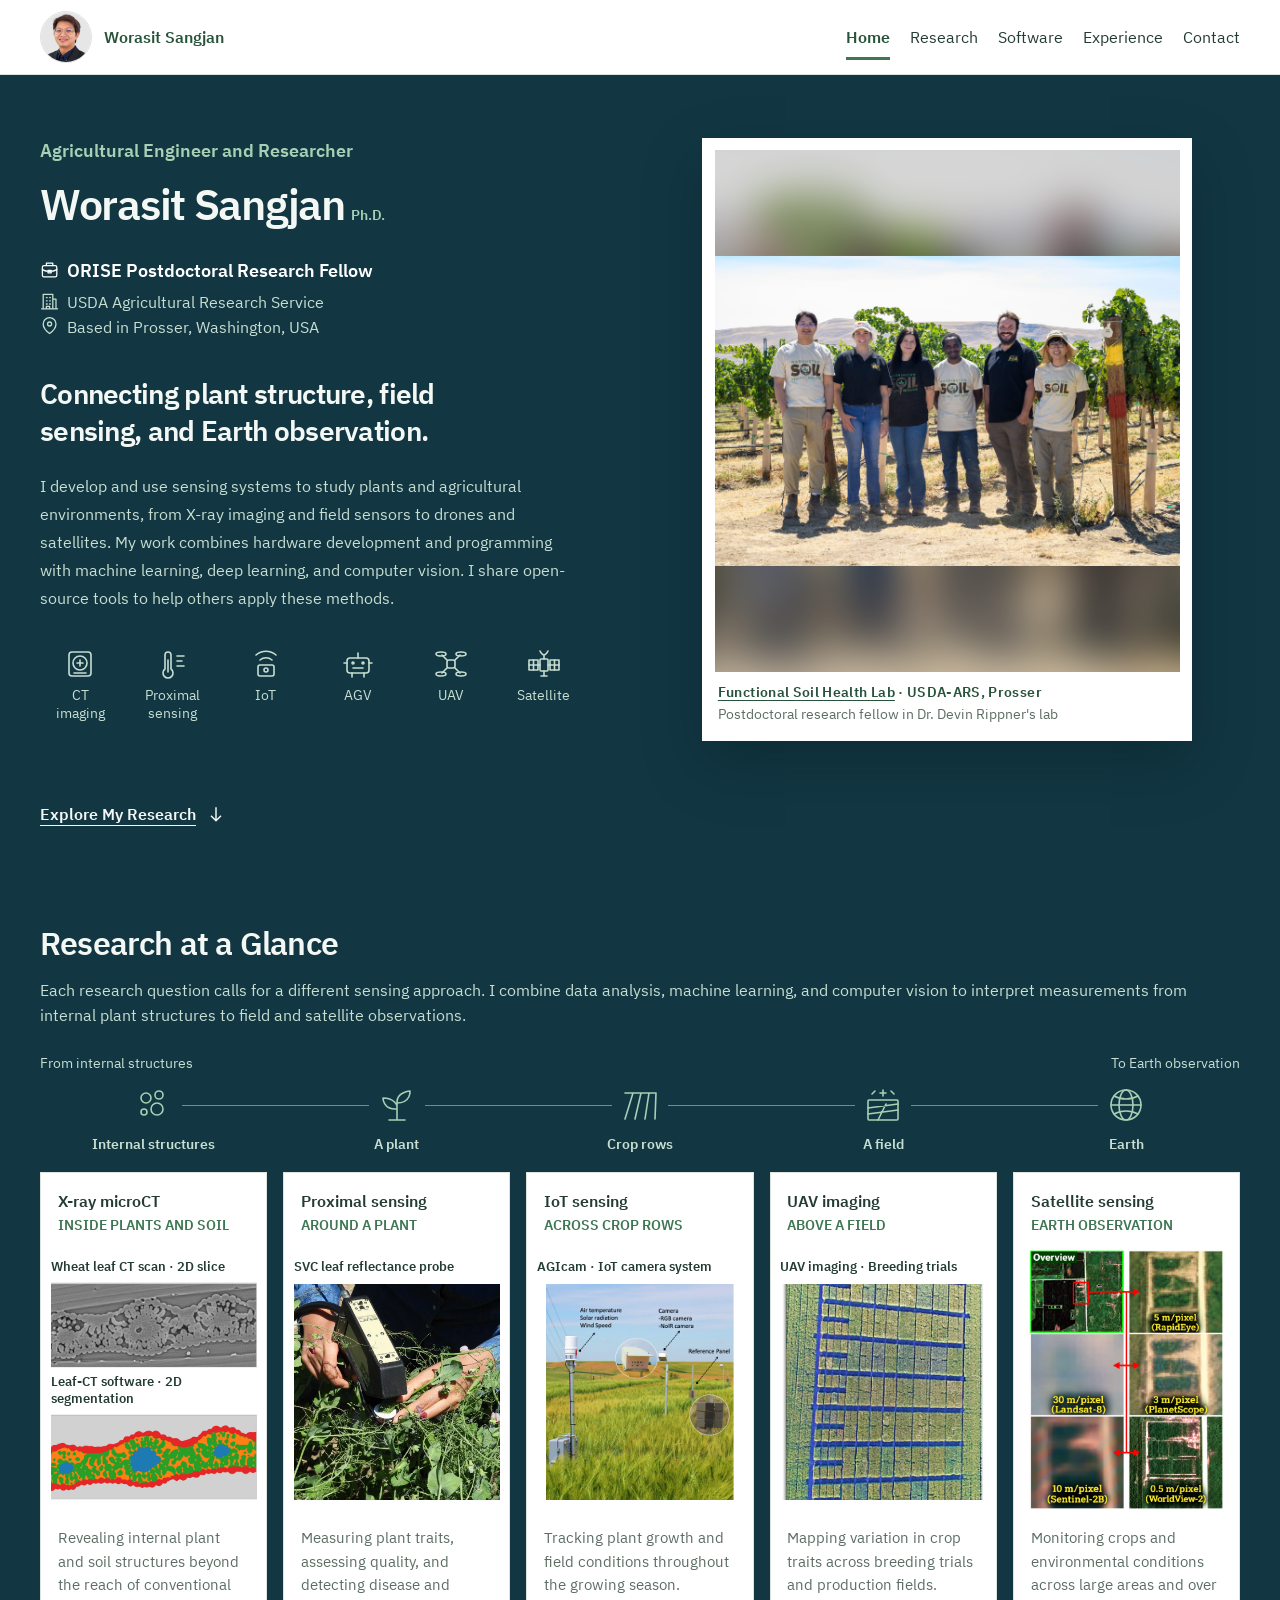
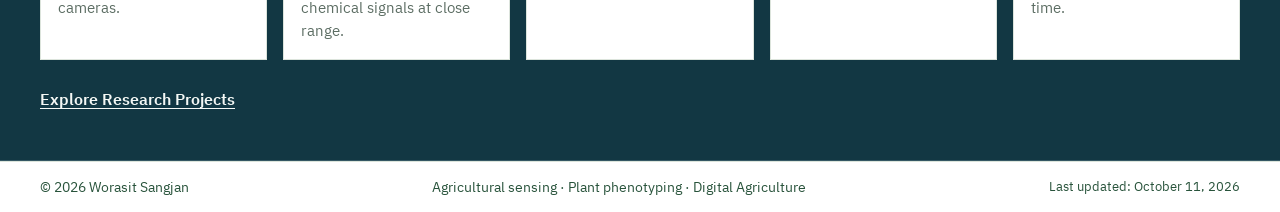
==== commit cedaad95: "Update an image section" ====
--- a/index.html
+++ b/index.html
@@ -1,6 +1,6 @@
 <!DOCTYPE html>
-<html lang="en"><head><meta charset="utf-8"><meta name="viewport" content="width=device-width,initial-scale=1"><title>Worasit Sangjan | Agricultural Sensing and AI</title><meta name="description" content="Worasit Sangjan develops sensing systems and open-source tools for plant phenotyping and digital agriculture, from X-ray imaging to satellite observations."><meta name="theme-color" content="#f8f7f1"><link rel="icon" type="image/svg+xml" href="data:image/svg+xml,%3Csvg%20xmlns%3D%27http%3A%2F%2Fwww.w3.org%2F2000%2Fsvg%27%20viewBox%3D%270%200%2064%2064%27%3E%3Crect%20width%3D%2764%27%20height%3D%2764%27%20rx%3D%2712%27%20fill%3D%27%23ffffff%27%2F%3E%3Ccircle%20cx%3D%2732%27%20cy%3D%2732%27%20r%3D%2722%27%20fill%3D%27%23e8f1e7%27%20stroke%3D%27%23376b4b%27%20stroke-width%3D%272%27%2F%3E%3Ctext%20x%3D%2732%27%20y%3D%2739%27%20text-anchor%3D%27middle%27%20font-family%3D%27Arial%2Csans-serif%27%20font-size%3D%2719%27%20font-weight%3D%27700%27%20fill%3D%27%2328533b%27%3EWS%3C%2Ftext%3E%3Ccircle%20cx%3D%2749%27%20cy%3D%2716%27%20r%3D%275%27%20fill%3D%27%237fa67a%27%2F%3E%3C%2Fsvg%3E"><meta property="og:type" content="website"><meta property="og:title" content="Worasit Sangjan | Agricultural Sensing and AI"><meta property="og:description" content="Worasit Sangjan develops sensing systems and open-source tools for plant phenotyping and digital agriculture, from X-ray imaging to satellite observations."><meta property="og:image" content="assets/images/ws2.jpg"><meta name="twitter:card" content="summary_large_image"><link rel="stylesheet" href="assets/css/styles.css?v=20261012-final"><link rel="stylesheet" href="assets/css/typography.css?v=20261012-final"><link rel="stylesheet" href="assets/css/home.css?v=20261013-lab2"><link rel="stylesheet" href="assets/css/consistency.css?v=20261012-final"><link rel="stylesheet" href="assets/css/mobile.css?v=20261012-final"><link rel="stylesheet" href="assets/css/responsive.css?v=20261012-final"></head><body class="home-page"><a class="skip" href="#main">Skip to main content</a><header><div class="wrap"><nav class="nav" aria-label="Primary navigation"><a class="brand" href="index.html" aria-label="Worasit Sangjan home"><span class="brand-mark portrait-mark"><img src="assets/images/header-portrait-gray.png" alt="" width="40" height="40" decoding="async"></span><span>Worasit Sangjan</span></a><button class="menu-toggle" type="button" aria-expanded="false" aria-controls="nav-links" aria-label="Open navigation">+</button><ul class="nav-links" id="nav-links"><li><a href="index.html" aria-current="page">Home</a></li><li><a href="research.html">Research</a></li><li><a href="software.html">Software</a></li><li><a href="experience.html">Experience</a></li><li><a href="contact.html">Contact</a></li></ul></nav></div></header><main id="main">
-<section class="hero" id="about"><div class="wrap hero-grid"><div class="bio"><p class="eyebrow">Agricultural Engineer and Researcher</p><h1 class="profile-name"><span class="name-text">Worasit Sangjan</span><span class="degree">Ph.D.</span></h1><p class="profile-title profile-detail"><svg viewBox="0 0 24 24" fill="none" stroke="currentColor" stroke-width="1.6" stroke-linecap="round" stroke-linejoin="round" aria-hidden="true"><rect x="3" y="7" width="18" height="14" rx="2"></rect><path d="M8 7V4h8v3M3 12c5 3 13 3 18 0M10 13h4v3h-4Z"></path></svg><span>ORISE Postdoctoral Research Fellow</span></p><p class="affiliation profile-detail"><svg viewBox="0 0 24 24" fill="none" stroke="currentColor" stroke-width="1.6" stroke-linecap="round" stroke-linejoin="round" aria-hidden="true"><path d="M4 21V3h12v18M16 9h4v12M2 21h20M8 7h1M12 7h1M8 11h1M12 11h1M8 15h1M12 15h1M8 21v-3h4v3"></path></svg><span>USDA Agricultural Research Service</span></p><p class="home-location profile-detail"><svg viewbox="0 0 24 24" fill="none" stroke="currentColor" stroke-width="1.6" stroke-linecap="round" stroke-linejoin="round" aria-hidden="true"><path d="M20 10c0 6-8 12-8 12S4 16 4 10a8 8 0 1 1 16 0Z"></path><circle cx="12" cy="10" r="2.5"></circle></svg><span>Based in Prosser, Washington, USA</span></p><p class="lead">Connecting plant structure, field sensing, and Earth observation.</p><p>I develop and use sensing systems to study plants and agricultural environments, from X-ray imaging and field sensors to drones and satellites. My work combines hardware development and programming with machine learning, deep learning, and computer vision. I share open-source tools to help others apply these methods.</p><div class="platform-strip" role="group" aria-label="Sensing platforms"><div class="platform-item"><svg viewbox="0 0 32 32" fill="none" stroke="currentColor" stroke-width="1.6" stroke-linecap="round" stroke-linejoin="round" aria-hidden="true"><rect x="5" y="4" width="22" height="24" rx="3"></rect><circle cx="16" cy="15" r="7"></circle><path d="M10 25h12M16 12v6M13 15h6"></path></svg><span>CT<br>imaging</span></div><div class="platform-item"><svg viewbox="0 0 32 32" fill="none" stroke="currentColor" stroke-width="1.6" stroke-linecap="round" stroke-linejoin="round" aria-hidden="true"><path d="M8 21V7a3 3 0 0 1 6 0v14a5 5 0 1 1-6 0Z"></path><path d="M11 12v12M20 8h7M20 13h5M20 18h7"></path></svg><span>Proximal<br>sensing</span></div><div class="platform-item"><svg viewbox="0 0 32 32" fill="none" stroke="currentColor" stroke-width="1.6" stroke-linecap="round" stroke-linejoin="round" aria-hidden="true"><rect x="8" y="17" width="16" height="11" rx="2"></rect><circle cx="16" cy="22" r="2"></circle><path d="M10 12a9 9 0 0 1 12 0M6 7a15 15 0 0 1 20 0"></path></svg><span>IoT</span></div><div class="platform-item"><svg viewbox="0 0 32 32" fill="none" stroke="currentColor" stroke-width="1.6" stroke-linecap="round" stroke-linejoin="round" aria-hidden="true"><rect x="5" y="10" width="22" height="15" rx="3"></rect><path d="M16 5v5M2 15h3M27 15h3M10 25v4M22 25v4M11 20h10"></path><circle cx="11" cy="15" r="1"></circle><circle cx="21" cy="15" r="1"></circle></svg><span>AGV</span></div><div class="platform-item"><svg viewbox="0 0 32 32" fill="none" stroke="currentColor" stroke-width="1.6" stroke-linecap="round" stroke-linejoin="round" aria-hidden="true"><rect x="12" y="12" width="8" height="8" rx="2"></rect><path d="M12 12 7 7M20 12l5-5M12 20l-5 5M20 20l5 5"></path><ellipse cx="6" cy="6" rx="5" ry="2"></ellipse><ellipse cx="26" cy="6" rx="5" ry="2"></ellipse><ellipse cx="6" cy="26" rx="5" ry="2"></ellipse><ellipse cx="26" cy="26" rx="5" ry="2"></ellipse></svg><span>UAV</span></div><div class="platform-item"><svg viewbox="0 0 32 32" fill="none" stroke="currentColor" stroke-width="1.6" stroke-linecap="round" stroke-linejoin="round" aria-hidden="true"><rect x="12" y="11" width="8" height="12" rx="1"></rect><rect x="1" y="12" width="9" height="10"></rect><rect x="22" y="12" width="9" height="10"></rect><path d="M5.5 12v10M1 17h9M26.5 12v10M22 17h9M10 17h2M20 17h2M16 11V7M12 3q4 8 8 0M16 23v5M13 28h6"></path></svg><span>Satellite</span></div></div><a class="research-jump" href="#research">Explore My Research<svg viewbox="0 0 24 24" width="20" height="20" fill="none" stroke="currentColor" stroke-width="1.75" aria-hidden="true"><path d="M12 4v16m-6-6 6 6 6-6"></path></svg></a></div><div class="field-portrait photo-carousel" role="region" aria-roledescription="carousel" aria-label="Research in the field" tabindex="0"><figure class="photo-slide group-slide" role="group" aria-roledescription="slide" aria-label="1 of 10"><button type="button" class="photo-frame" aria-label="Next photo"><img src="assets/images/functional-soil-health-lab.jpg" width="2000" height="1333" alt="Worasit with members of the Functional Soil Health Lab standing in a vineyard in Washington" fetchpriority="high"></button><figcaption><span><a href="https://functionalsoilhealth.com/" target="_blank" rel="noopener">Functional Soil Health Lab</a> · USDA-ARS, Prosser</span><span>Postdoctoral research fellow in Dr. Devin Rippner's lab</span></figcaption></figure><figure class="photo-slide" role="group" aria-roledescription="slide" aria-label="2 of 10" hidden><button type="button" class="photo-frame" aria-label="Next photo"><img src="assets/images/iot-field-sky-balanced.png" width="1086" height="1448" alt="Worasit beside automated field cameras in wheat trials" loading="lazy"></button><figcaption><span>IoT sensing</span><span>Installing connected cameras for continuous plant phenotyping in wheat breeding trials</span></figcaption></figure><figure class="photo-slide" role="group" aria-roledescription="slide" aria-label="3 of 10" hidden><button type="button" class="photo-frame" aria-label="Next photo"><img src="assets/images/field-robot-balanced.png" width="1121" height="1403" alt="Worasit operating an agricultural autonomous ground vehicle" loading="lazy"></button><figcaption><span>Autonomous ground vehicle</span><span>Operating an AGV for agricultural field research</span></figcaption></figure><figure class="photo-slide" role="group" aria-roledescription="slide" aria-label="4 of 10" hidden><button type="button" class="photo-frame" aria-label="Next photo"><img src="assets/images/uav-training-sky-balanced.png" width="1586" height="992" alt="Worasit demonstrating UAV equipment to a group in the field" loading="lazy"></button><figcaption><span>UAV training</span><span>Sharing practical methods for UAV field phenotyping</span></figcaption></figure><figure class="photo-slide" role="group" aria-roledescription="slide" aria-label="5 of 10" hidden><button type="button" class="photo-frame" aria-label="Next photo"><img src="assets/images/wheat-harvest.jpg" width="4608" height="3456" alt="Worasit in a wheat field during harvest" loading="lazy"></button><figcaption><span>Field operations</span><span>Harvesting wheat in breeding trials</span></figcaption></figure><figure class="photo-slide" role="group" aria-roledescription="slide" aria-label="6 of 10" hidden><button type="button" class="photo-frame" aria-label="Next photo"><img src="assets/images/atv-grip-final.webp" width="1086" height="1448" alt="Worasit on an ATV with a mounted phone in the vineyard" loading="lazy"></button><figcaption><span>Vineyard weed detection</span><span>ATV-mounted phone sensing <em class="status-label">App in development</em></span></figcaption></figure><figure class="photo-slide" role="group" aria-roledescription="slide" aria-label="7 of 10" hidden><button type="button" class="photo-frame" aria-label="Next photo"><img src="assets/images/uav-dark-controller.png" width="1448" height="1086" alt="Worasit operating a research UAV above crop trials" loading="lazy"></button><figcaption><span>UAV fieldwork</span><span>Remote sensing for crop phenotyping</span></figcaption></figure><figure class="photo-slide" role="group" aria-roledescription="slide" aria-label="8 of 10" hidden><button type="button" class="photo-frame" aria-label="Next photo"><img src="assets/images/potato-voc-lab.jpg" width="4608" height="3456" alt="Worasit conducting potato volatile organic compound analysis in the laboratory" loading="lazy"></button><figcaption><span>Volatile organic compound sensing</span><span>Studying volatile biomarkers of disease in stored potatoes</span></figcaption></figure><figure class="photo-slide" role="group" aria-roledescription="slide" aria-label="9 of 10" hidden><button type="button" class="photo-frame" aria-label="Next photo"><img src="assets/images/aps-xct-balanced.png" width="1456" height="1092" alt="Worasit preparing a soil aggregate sample for X-ray microCT imaging at the Advanced Photon Source" loading="lazy"></button><figcaption><span>X-ray microCT imaging</span><span>Preparing a soil aggregate sample for synchrotron imaging at APS, <a href="https://www.anl.gov/" target="_blank" rel="noopener">Argonne National Laboratory</a></span></figcaption></figure><figure class="photo-slide award-slide" role="group" aria-roledescription="slide" hidden="" aria-label="10 of 10"><button type="button" class="photo-frame" aria-label="Next photo"><img src="assets/images/research-award.webp" width="800" height="600" alt="2024 NAPPN Graduate Student Scientist Award announcement recognizing Worasit Sangjan" loading="lazy"></button><figcaption><span><a href="https://www.plantphenotyping.org/graduate-student-award#page-section-6328ef78ae11fc70dfa924b2" target="_blank" rel="noopener">2024 NAPPN Graduate Student Scientist Award</a></span><span>Recognition of graduate research in plant phenotyping</span></figcaption></figure><div class="photo-overlay-controls" aria-label="Slideshow controls"><button type="button" class="photo-pause photo-overlay-button" aria-label="Pause slideshow" title="Pause slideshow"><span aria-hidden="true">Ⅱ</span></button><div class="photo-nav"><button type="button" class="photo-prev photo-overlay-button" aria-label="Previous photo" title="Previous photo"><span aria-hidden="true">‹</span></button><button type="button" class="photo-next photo-overlay-button" aria-label="Next photo" title="Next photo"><span aria-hidden="true">›</span></button></div></div><span class="photo-status sr-only" aria-live="polite" aria-atomic="true"></span></div></div></section>
+<html lang="en"><head><meta charset="utf-8"><meta name="viewport" content="width=device-width,initial-scale=1"><title>Worasit Sangjan | Agricultural Sensing and AI</title><meta name="description" content="Worasit Sangjan develops sensing systems and open-source tools for plant phenotyping and digital agriculture, from X-ray imaging to satellite observations."><meta name="theme-color" content="#f8f7f1"><link rel="icon" type="image/svg+xml" href="data:image/svg+xml,%3Csvg%20xmlns%3D%27http%3A%2F%2Fwww.w3.org%2F2000%2Fsvg%27%20viewBox%3D%270%200%2064%2064%27%3E%3Crect%20width%3D%2764%27%20height%3D%2764%27%20rx%3D%2712%27%20fill%3D%27%23ffffff%27%2F%3E%3Ccircle%20cx%3D%2732%27%20cy%3D%2732%27%20r%3D%2722%27%20fill%3D%27%23e8f1e7%27%20stroke%3D%27%23376b4b%27%20stroke-width%3D%272%27%2F%3E%3Ctext%20x%3D%2732%27%20y%3D%2739%27%20text-anchor%3D%27middle%27%20font-family%3D%27Arial%2Csans-serif%27%20font-size%3D%2719%27%20font-weight%3D%27700%27%20fill%3D%27%2328533b%27%3EWS%3C%2Ftext%3E%3Ccircle%20cx%3D%2749%27%20cy%3D%2716%27%20r%3D%275%27%20fill%3D%27%237fa67a%27%2F%3E%3C%2Fsvg%3E"><meta property="og:type" content="website"><meta property="og:title" content="Worasit Sangjan | Agricultural Sensing and AI"><meta property="og:description" content="Worasit Sangjan develops sensing systems and open-source tools for plant phenotyping and digital agriculture, from X-ray imaging to satellite observations."><meta property="og:image" content="assets/images/ws2.jpg"><meta name="twitter:card" content="summary_large_image"><link rel="stylesheet" href="assets/css/styles.css?v=20261012-final"><link rel="stylesheet" href="assets/css/typography.css?v=20261012-final"><link rel="stylesheet" href="assets/css/home.css?v=20261013-lab4"><link rel="stylesheet" href="assets/css/consistency.css?v=20261012-final"><link rel="stylesheet" href="assets/css/mobile.css?v=20261012-final"><link rel="stylesheet" href="assets/css/responsive.css?v=20261012-final"></head><body class="home-page"><a class="skip" href="#main">Skip to main content</a><header><div class="wrap"><nav class="nav" aria-label="Primary navigation"><a class="brand" href="index.html" aria-label="Worasit Sangjan home"><span class="brand-mark portrait-mark"><img src="assets/images/header-portrait-gray.png" alt="" width="40" height="40" decoding="async"></span><span>Worasit Sangjan</span></a><button class="menu-toggle" type="button" aria-expanded="false" aria-controls="nav-links" aria-label="Open navigation">+</button><ul class="nav-links" id="nav-links"><li><a href="index.html" aria-current="page">Home</a></li><li><a href="research.html">Research</a></li><li><a href="software.html">Software</a></li><li><a href="experience.html">Experience</a></li><li><a href="contact.html">Contact</a></li></ul></nav></div></header><main id="main">
+<section class="hero" id="about"><div class="wrap hero-grid"><div class="bio"><p class="eyebrow">Agricultural Engineer and Researcher</p><h1 class="profile-name"><span class="name-text">Worasit Sangjan</span><span class="degree">Ph.D.</span></h1><p class="profile-title profile-detail"><svg viewBox="0 0 24 24" fill="none" stroke="currentColor" stroke-width="1.6" stroke-linecap="round" stroke-linejoin="round" aria-hidden="true"><rect x="3" y="7" width="18" height="14" rx="2"></rect><path d="M8 7V4h8v3M3 12c5 3 13 3 18 0M10 13h4v3h-4Z"></path></svg><span>ORISE Postdoctoral Research Fellow</span></p><p class="affiliation profile-detail"><svg viewBox="0 0 24 24" fill="none" stroke="currentColor" stroke-width="1.6" stroke-linecap="round" stroke-linejoin="round" aria-hidden="true"><path d="M4 21V3h12v18M16 9h4v12M2 21h20M8 7h1M12 7h1M8 11h1M12 11h1M8 15h1M12 15h1M8 21v-3h4v3"></path></svg><span>USDA Agricultural Research Service</span></p><p class="home-location profile-detail"><svg viewbox="0 0 24 24" fill="none" stroke="currentColor" stroke-width="1.6" stroke-linecap="round" stroke-linejoin="round" aria-hidden="true"><path d="M20 10c0 6-8 12-8 12S4 16 4 10a8 8 0 1 1 16 0Z"></path><circle cx="12" cy="10" r="2.5"></circle></svg><span>Based in Prosser, Washington, USA</span></p><p class="lead">Connecting plant structure, field sensing, and Earth observation.</p><p>I develop and use sensing systems to study plants and agricultural environments, from X-ray imaging and field sensors to drones and satellites. My work combines hardware development and programming with machine learning, deep learning, and computer vision. I share open-source tools to help others apply these methods.</p><div class="platform-strip" role="group" aria-label="Sensing platforms"><div class="platform-item"><svg viewbox="0 0 32 32" fill="none" stroke="currentColor" stroke-width="1.6" stroke-linecap="round" stroke-linejoin="round" aria-hidden="true"><rect x="5" y="4" width="22" height="24" rx="3"></rect><circle cx="16" cy="15" r="7"></circle><path d="M10 25h12M16 12v6M13 15h6"></path></svg><span>CT<br>imaging</span></div><div class="platform-item"><svg viewbox="0 0 32 32" fill="none" stroke="currentColor" stroke-width="1.6" stroke-linecap="round" stroke-linejoin="round" aria-hidden="true"><path d="M8 21V7a3 3 0 0 1 6 0v14a5 5 0 1 1-6 0Z"></path><path d="M11 12v12M20 8h7M20 13h5M20 18h7"></path></svg><span>Proximal<br>sensing</span></div><div class="platform-item"><svg viewbox="0 0 32 32" fill="none" stroke="currentColor" stroke-width="1.6" stroke-linecap="round" stroke-linejoin="round" aria-hidden="true"><rect x="8" y="17" width="16" height="11" rx="2"></rect><circle cx="16" cy="22" r="2"></circle><path d="M10 12a9 9 0 0 1 12 0M6 7a15 15 0 0 1 20 0"></path></svg><span>IoT</span></div><div class="platform-item"><svg viewbox="0 0 32 32" fill="none" stroke="currentColor" stroke-width="1.6" stroke-linecap="round" stroke-linejoin="round" aria-hidden="true"><rect x="5" y="10" width="22" height="15" rx="3"></rect><path d="M16 5v5M2 15h3M27 15h3M10 25v4M22 25v4M11 20h10"></path><circle cx="11" cy="15" r="1"></circle><circle cx="21" cy="15" r="1"></circle></svg><span>AGV</span></div><div class="platform-item"><svg viewbox="0 0 32 32" fill="none" stroke="currentColor" stroke-width="1.6" stroke-linecap="round" stroke-linejoin="round" aria-hidden="true"><rect x="12" y="12" width="8" height="8" rx="2"></rect><path d="M12 12 7 7M20 12l5-5M12 20l-5 5M20 20l5 5"></path><ellipse cx="6" cy="6" rx="5" ry="2"></ellipse><ellipse cx="26" cy="6" rx="5" ry="2"></ellipse><ellipse cx="6" cy="26" rx="5" ry="2"></ellipse><ellipse cx="26" cy="26" rx="5" ry="2"></ellipse></svg><span>UAV</span></div><div class="platform-item"><svg viewbox="0 0 32 32" fill="none" stroke="currentColor" stroke-width="1.6" stroke-linecap="round" stroke-linejoin="round" aria-hidden="true"><rect x="12" y="11" width="8" height="12" rx="1"></rect><rect x="1" y="12" width="9" height="10"></rect><rect x="22" y="12" width="9" height="10"></rect><path d="M5.5 12v10M1 17h9M26.5 12v10M22 17h9M10 17h2M20 17h2M16 11V7M12 3q4 8 8 0M16 23v5M13 28h6"></path></svg><span>Satellite</span></div></div><a class="research-jump" href="#research">Explore My Research<svg viewbox="0 0 24 24" width="20" height="20" fill="none" stroke="currentColor" stroke-width="1.75" aria-hidden="true"><path d="M12 4v16m-6-6 6 6 6-6"></path></svg></a></div><div class="field-portrait photo-carousel" role="region" aria-roledescription="carousel" aria-label="Research in the field" tabindex="0"><figure class="photo-slide group-slide" role="group" aria-roledescription="slide" aria-label="1 of 10"><button type="button" class="photo-frame" aria-label="Next photo" style="--bg:url(../images/functional-soil-health-lab.jpg)"><img src="assets/images/functional-soil-health-lab.jpg" width="2000" height="1333" alt="Worasit with members of the Functional Soil Health Lab standing in a vineyard in Washington" fetchpriority="high"></button><figcaption><span><a href="https://functionalsoilhealth.com/" target="_blank" rel="noopener">Functional Soil Health Lab</a> · USDA-ARS, Prosser</span><span>Postdoctoral research fellow in Dr. Devin Rippner's lab</span></figcaption></figure><figure class="photo-slide" role="group" aria-roledescription="slide" aria-label="2 of 10" hidden><button type="button" class="photo-frame" aria-label="Next photo"><img src="assets/images/iot-field-sky-balanced.png" width="1086" height="1448" alt="Worasit beside automated field cameras in wheat trials" loading="lazy"></button><figcaption><span>IoT sensing</span><span>Installing connected cameras for continuous plant phenotyping in wheat breeding trials</span></figcaption></figure><figure class="photo-slide" role="group" aria-roledescription="slide" aria-label="3 of 10" hidden><button type="button" class="photo-frame" aria-label="Next photo"><img src="assets/images/field-robot-balanced.png" width="1121" height="1403" alt="Worasit operating an agricultural autonomous ground vehicle" loading="lazy"></button><figcaption><span>Autonomous ground vehicle</span><span>Operating an AGV for agricultural field research</span></figcaption></figure><figure class="photo-slide" role="group" aria-roledescription="slide" aria-label="4 of 10" hidden><button type="button" class="photo-frame" aria-label="Next photo"><img src="assets/images/uav-training-sky-balanced.png" width="1586" height="992" alt="Worasit demonstrating UAV equipment to a group in the field" loading="lazy"></button><figcaption><span>UAV training</span><span>Sharing practical methods for UAV field phenotyping</span></figcaption></figure><figure class="photo-slide" role="group" aria-roledescription="slide" aria-label="5 of 10" hidden><button type="button" class="photo-frame" aria-label="Next photo"><img src="assets/images/wheat-harvest.jpg" width="4608" height="3456" alt="Worasit in a wheat field during harvest" loading="lazy"></button><figcaption><span>Field operations</span><span>Harvesting wheat in breeding trials</span></figcaption></figure><figure class="photo-slide" role="group" aria-roledescription="slide" aria-label="6 of 10" hidden><button type="button" class="photo-frame" aria-label="Next photo"><img src="assets/images/atv-grip-final.webp" width="1086" height="1448" alt="Worasit on an ATV with a mounted phone in the vineyard" loading="lazy"></button><figcaption><span>Vineyard weed detection</span><span>ATV-mounted phone sensing <em class="status-label">App in development</em></span></figcaption></figure><figure class="photo-slide" role="group" aria-roledescription="slide" aria-label="7 of 10" hidden><button type="button" class="photo-frame" aria-label="Next photo"><img src="assets/images/uav-dark-controller.png" width="1448" height="1086" alt="Worasit operating a research UAV above crop trials" loading="lazy"></button><figcaption><span>UAV fieldwork</span><span>Remote sensing for crop phenotyping</span></figcaption></figure><figure class="photo-slide" role="group" aria-roledescription="slide" aria-label="8 of 10" hidden><button type="button" class="photo-frame" aria-label="Next photo"><img src="assets/images/potato-voc-lab.jpg" width="4608" height="3456" alt="Worasit conducting potato volatile organic compound analysis in the laboratory" loading="lazy"></button><figcaption><span>Volatile organic compound sensing</span><span>Studying volatile biomarkers of disease in stored potatoes</span></figcaption></figure><figure class="photo-slide" role="group" aria-roledescription="slide" aria-label="9 of 10" hidden><button type="button" class="photo-frame" aria-label="Next photo"><img src="assets/images/aps-xct-balanced.png" width="1456" height="1092" alt="Worasit preparing a soil aggregate sample for X-ray microCT imaging at the Advanced Photon Source" loading="lazy"></button><figcaption><span>X-ray microCT imaging</span><span>Preparing a soil aggregate sample for synchrotron imaging at APS, <a href="https://www.anl.gov/" target="_blank" rel="noopener">Argonne National Laboratory</a></span></figcaption></figure><figure class="photo-slide award-slide" role="group" aria-roledescription="slide" hidden="" aria-label="10 of 10"><button type="button" class="photo-frame" aria-label="Next photo"><img src="assets/images/research-award.webp" width="800" height="600" alt="2024 NAPPN Graduate Student Scientist Award announcement recognizing Worasit Sangjan" loading="lazy"></button><figcaption><span><a href="https://www.plantphenotyping.org/graduate-student-award#page-section-6328ef78ae11fc70dfa924b2" target="_blank" rel="noopener">2024 NAPPN Graduate Student Scientist Award</a></span><span>Recognition of graduate research in plant phenotyping</span></figcaption></figure><div class="photo-overlay-controls" aria-label="Slideshow controls"><button type="button" class="photo-pause photo-overlay-button" aria-label="Pause slideshow" title="Pause slideshow"><span aria-hidden="true">Ⅱ</span></button><div class="photo-nav"><button type="button" class="photo-prev photo-overlay-button" aria-label="Previous photo" title="Previous photo"><span aria-hidden="true">‹</span></button><button type="button" class="photo-next photo-overlay-button" aria-label="Next photo" title="Next photo"><span aria-hidden="true">›</span></button></div></div><span class="photo-status sr-only" aria-live="polite" aria-atomic="true"></span></div></div></section>
 <section class="home-section" id="research"><div class="wrap"><div class="section-head"><div><h2>Research at a Glance</h2></div><p>Each research question calls for a different sensing approach. I combine data analysis, machine learning, and computer vision to interpret measurements from internal plant structures to field and satellite observations.</p></div><div class="observation-guide"><div class="scale-endpoints"><span>From internal structures</span><span>To Earth observation</span></div><ol class="observation-scale" aria-label="Observation scales from internal structures to Earth"><li><span class="scale-node"><svg viewbox="0 0 40 40" fill="none" stroke="currentColor" stroke-width="1.6" stroke-linecap="round" stroke-linejoin="round" aria-hidden="true"><circle cx="12" cy="13" r="5"></circle><circle cx="25" cy="10" r="4"></circle><circle cx="23" cy="24" r="6"></circle><circle cx="10" cy="27" r="3"></circle></svg></span><span>Internal structures</span></li><li><span class="scale-node"><svg viewbox="0 0 40 40" fill="none" stroke="currentColor" stroke-width="1.6" stroke-linecap="round" stroke-linejoin="round" aria-hidden="true"><path d="M20 34V17M20 24C6 25 6 13 6 13c12 0 14 8 14 8M20 17c0-10 13-11 13-11s1 12-13 12M12 35h16"></path></svg></span><span>A plant</span></li><li><span class="scale-node"><svg viewbox="0 0 40 40" fill="none" stroke="currentColor" stroke-width="1.6" stroke-linecap="round" stroke-linejoin="round" aria-hidden="true"><path d="M5 34 13 8M15 34 21 8M25 34 29 8M35 34 36 8M5 8h31"></path></svg></span><span>Crop rows</span></li><li><span class="scale-node"><svg viewbox="0 0 40 40" fill="none" stroke="currentColor" stroke-width="1.6" stroke-linecap="round" stroke-linejoin="round" aria-hidden="true"><rect x="5" y="15" width="30" height="20" rx="1"></rect><path d="m5 23 30-4M5 29l30-4M15 35l8-16M17 8h6M20 5v6M12 6l-3 3M28 6l3 3"></path></svg></span><span>A field</span></li><li><span class="scale-node"><svg viewbox="0 0 40 40" fill="none" stroke="currentColor" stroke-width="1.6" stroke-linecap="round" stroke-linejoin="round" aria-hidden="true"><circle cx="20" cy="20" r="15"></circle><ellipse cx="20" cy="20" rx="7" ry="15"></ellipse><path d="M5 20h30M8 11c7 4 17 4 24 0M8 29c7-4 17-4 24 0"></path></svg></span><span>Earth</span></li></ol></div><div class="highlight-grid"><a class="highlight-card" href="research.html#xct"><div class="research-card-heading"><h3>X-ray microCT</h3><span>Inside plants and soil</span></div><div class="ct-pair-preview" role="img" aria-label="Wheat leaf CT scan above its Leaf-CT software segmentation"><span class="ct-pair-label">Wheat leaf CT scan · 2D slice</span><span class="ct-pair-panel ct-pair-raw"></span><span class="ct-pair-label">Leaf-CT software · 2D segmentation</span><span class="ct-pair-panel ct-pair-result"></span></div><p class="research-card-description">Revealing internal plant and soil structures beyond the reach of conventional cameras.</p></a><a class="highlight-card" href="research.html#proximal"><div class="research-card-heading"><h3>Proximal sensing</h3><span>Around a plant</span></div><div class="labeled-research-image"><span class="research-image-label">SVC leaf reflectance probe</span><img src="assets/images/hyperspectral-sensing.webp" width="1021" height="757" alt="Close-range sensing of a plant leaf" loading="lazy"></div><p class="research-card-description">Measuring plant traits, assessing quality, and detecting disease and chemical signals at close range.</p></a><a class="highlight-card" href="research.html#field"><div class="research-card-heading"><h3>IoT sensing</h3><span>Across crop rows</span></div><div class="labeled-research-image"><span class="research-image-label">AGIcam · IoT camera system</span><img src="assets/images/agicam-field-annotated.png" alt="AGIcam cameras, weather sensor, and reference panel installed in wheat trials" loading="lazy" width="944" height="1080"></div><p class="research-card-description">Tracking plant growth and field conditions throughout the growing season.</p></a><a class="highlight-card" href="research.html#uav"><div class="research-card-heading"><h3>UAV imaging</h3><span>Above a field</span></div><div class="labeled-research-image"><span class="research-image-label">UAV imaging · Breeding trials</span><img src="assets/images/uav-breeding-vertical.png" alt="Overhead UAV image showing individual crop breeding plots" loading="lazy" width="488" height="832"></div><p class="research-card-description">Mapping variation in crop traits across breeding trials and production fields.</p></a><a class="highlight-card" href="research.html#satellite"><div class="research-card-heading"><h3>Satellite sensing</h3><span>Earth observation</span></div><img src="assets/images/satellite-white-frame.png" alt="Satellite comparison with processed pixel sizes: Landsat-8 30 m, Sentinel-2B 10 m, WorldView-2 0.5 m, RapidEye 5 m, and PlanetScope 3 m" loading="lazy" width="1086" height="1448"><p class="research-card-description">Monitoring crops and environmental conditions across large areas and over time.</p></a></div><a class="text-link" href="research.html">Explore Research Projects</a></div></section>
 
 
--- a/assets/css/home.css
+++ b/assets/css/home.css
@@ -69,6 +69,6 @@
 /* Desktop: photo card starts level with the first line of text and sits slightly further left. */
 @media(min-width:1100px){.home-page .hero .field-portrait{margin-top:0;margin-right:3rem}}
 /* The lab group photo is shown whole, not cropped. */
-.home-page .group-slide .photo-frame img{object-fit:contain;background:#f8f7f1}
-.home-page .hero .group-slide .photo-frame{height:auto!important;aspect-ratio:3/2}
-.home-page .group-slide .photo-frame img{width:100%;height:100%}
+.home-page .group-slide .photo-frame{position:relative;overflow:hidden;background:#123743}
+.home-page .group-slide .photo-frame::before{content:"";position:absolute;inset:-12%;background:var(--bg) center/cover;filter:blur(22px) brightness(.85)}
+.home-page .group-slide .photo-frame img{position:absolute;left:0;right:0;top:50%;transform:translateY(-50%);width:100%;height:auto;max-height:100%;object-fit:contain;display:block}
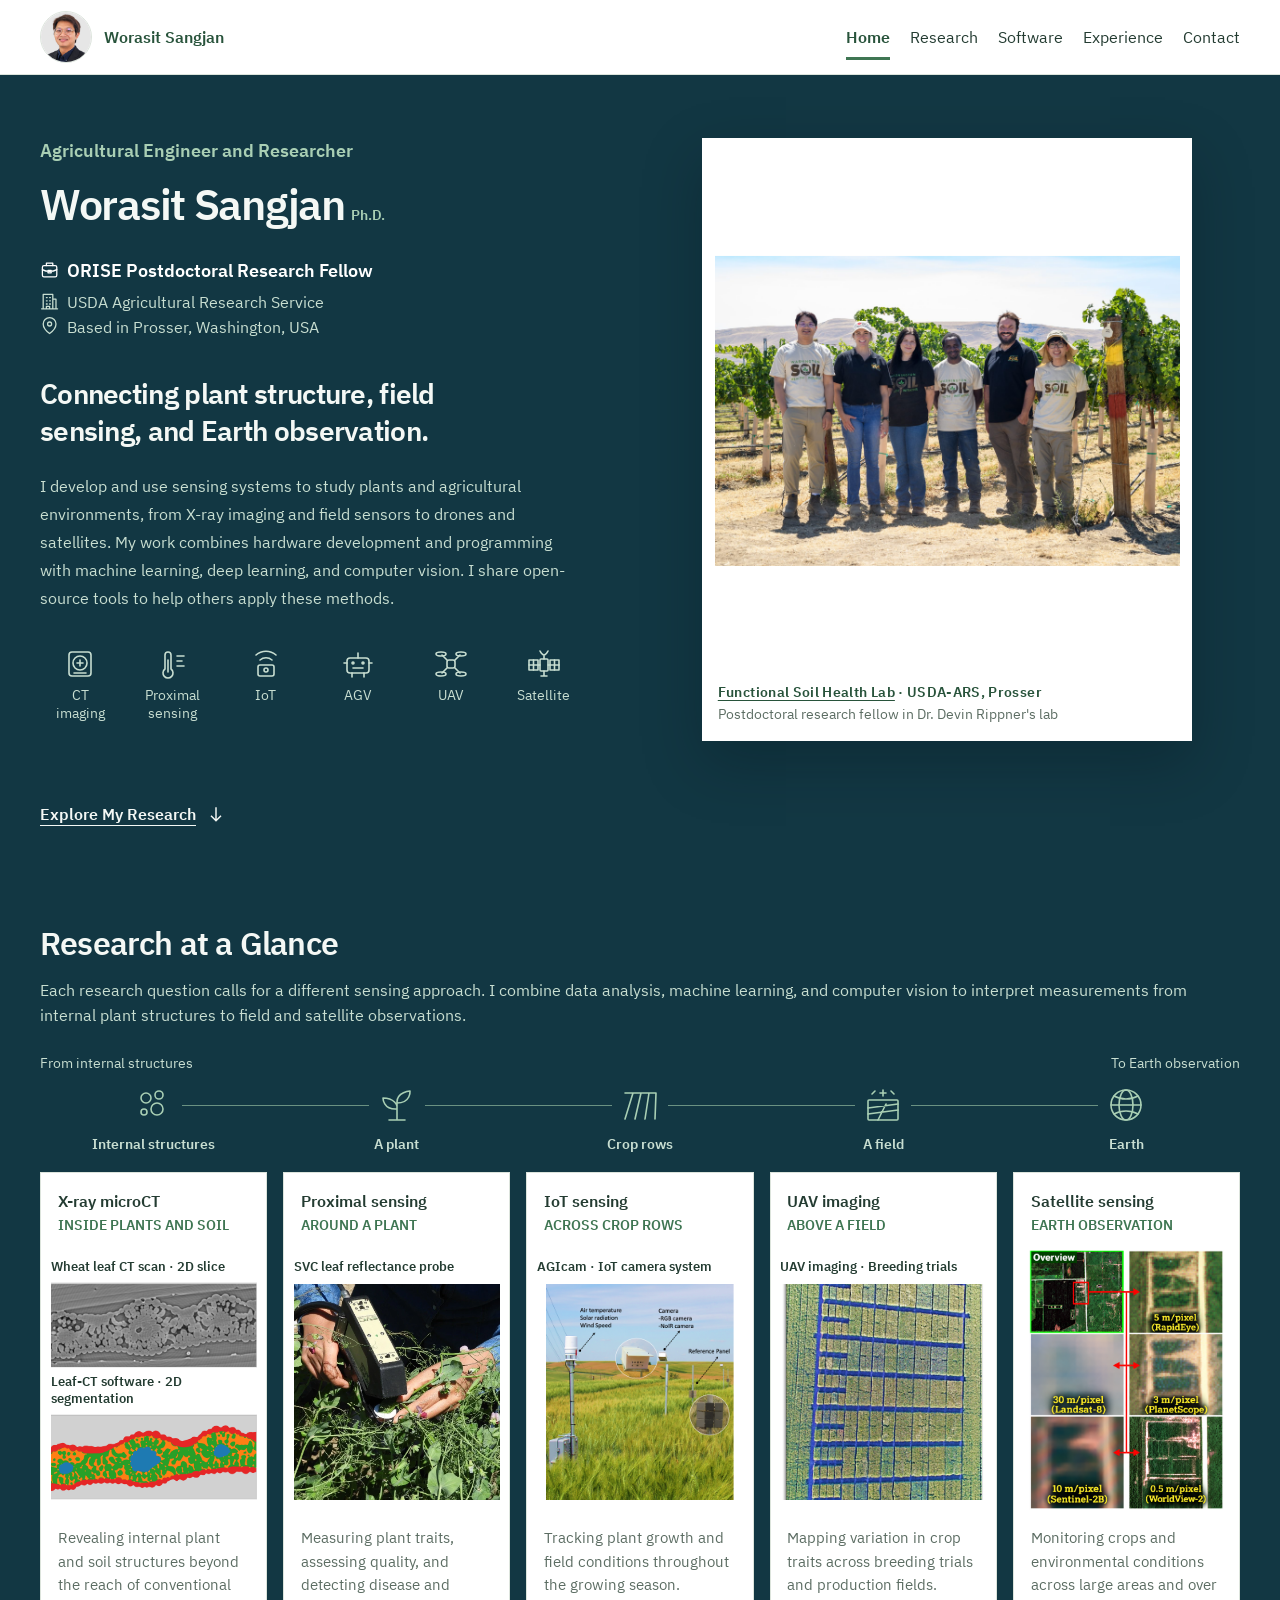
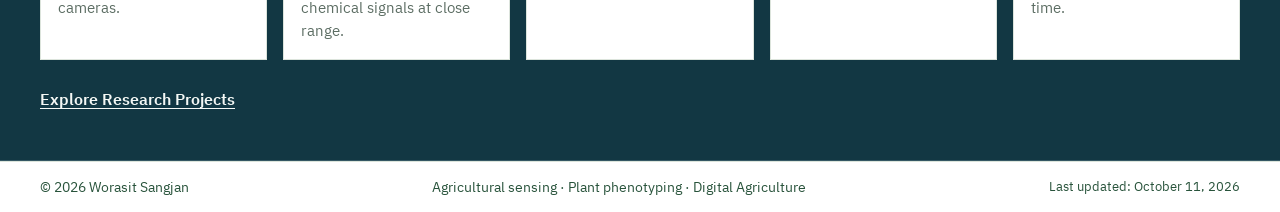
==== commit 91cf36cb: "Fix a bug at image section" ====
--- a/index.html
+++ b/index.html
@@ -1,6 +1,6 @@
 <!DOCTYPE html>
-<html lang="en"><head><meta charset="utf-8"><meta name="viewport" content="width=device-width,initial-scale=1"><title>Worasit Sangjan | Agricultural Sensing and AI</title><meta name="description" content="Worasit Sangjan develops sensing systems and open-source tools for plant phenotyping and digital agriculture, from X-ray imaging to satellite observations."><meta name="theme-color" content="#f8f7f1"><link rel="icon" type="image/svg+xml" href="data:image/svg+xml,%3Csvg%20xmlns%3D%27http%3A%2F%2Fwww.w3.org%2F2000%2Fsvg%27%20viewBox%3D%270%200%2064%2064%27%3E%3Crect%20width%3D%2764%27%20height%3D%2764%27%20rx%3D%2712%27%20fill%3D%27%23ffffff%27%2F%3E%3Ccircle%20cx%3D%2732%27%20cy%3D%2732%27%20r%3D%2722%27%20fill%3D%27%23e8f1e7%27%20stroke%3D%27%23376b4b%27%20stroke-width%3D%272%27%2F%3E%3Ctext%20x%3D%2732%27%20y%3D%2739%27%20text-anchor%3D%27middle%27%20font-family%3D%27Arial%2Csans-serif%27%20font-size%3D%2719%27%20font-weight%3D%27700%27%20fill%3D%27%2328533b%27%3EWS%3C%2Ftext%3E%3Ccircle%20cx%3D%2749%27%20cy%3D%2716%27%20r%3D%275%27%20fill%3D%27%237fa67a%27%2F%3E%3C%2Fsvg%3E"><meta property="og:type" content="website"><meta property="og:title" content="Worasit Sangjan | Agricultural Sensing and AI"><meta property="og:description" content="Worasit Sangjan develops sensing systems and open-source tools for plant phenotyping and digital agriculture, from X-ray imaging to satellite observations."><meta property="og:image" content="assets/images/ws2.jpg"><meta name="twitter:card" content="summary_large_image"><link rel="stylesheet" href="assets/css/styles.css?v=20261012-final"><link rel="stylesheet" href="assets/css/typography.css?v=20261012-final"><link rel="stylesheet" href="assets/css/home.css?v=20261013-lab4"><link rel="stylesheet" href="assets/css/consistency.css?v=20261012-final"><link rel="stylesheet" href="assets/css/mobile.css?v=20261012-final"><link rel="stylesheet" href="assets/css/responsive.css?v=20261012-final"></head><body class="home-page"><a class="skip" href="#main">Skip to main content</a><header><div class="wrap"><nav class="nav" aria-label="Primary navigation"><a class="brand" href="index.html" aria-label="Worasit Sangjan home"><span class="brand-mark portrait-mark"><img src="assets/images/header-portrait-gray.png" alt="" width="40" height="40" decoding="async"></span><span>Worasit Sangjan</span></a><button class="menu-toggle" type="button" aria-expanded="false" aria-controls="nav-links" aria-label="Open navigation">+</button><ul class="nav-links" id="nav-links"><li><a href="index.html" aria-current="page">Home</a></li><li><a href="research.html">Research</a></li><li><a href="software.html">Software</a></li><li><a href="experience.html">Experience</a></li><li><a href="contact.html">Contact</a></li></ul></nav></div></header><main id="main">
-<section class="hero" id="about"><div class="wrap hero-grid"><div class="bio"><p class="eyebrow">Agricultural Engineer and Researcher</p><h1 class="profile-name"><span class="name-text">Worasit Sangjan</span><span class="degree">Ph.D.</span></h1><p class="profile-title profile-detail"><svg viewBox="0 0 24 24" fill="none" stroke="currentColor" stroke-width="1.6" stroke-linecap="round" stroke-linejoin="round" aria-hidden="true"><rect x="3" y="7" width="18" height="14" rx="2"></rect><path d="M8 7V4h8v3M3 12c5 3 13 3 18 0M10 13h4v3h-4Z"></path></svg><span>ORISE Postdoctoral Research Fellow</span></p><p class="affiliation profile-detail"><svg viewBox="0 0 24 24" fill="none" stroke="currentColor" stroke-width="1.6" stroke-linecap="round" stroke-linejoin="round" aria-hidden="true"><path d="M4 21V3h12v18M16 9h4v12M2 21h20M8 7h1M12 7h1M8 11h1M12 11h1M8 15h1M12 15h1M8 21v-3h4v3"></path></svg><span>USDA Agricultural Research Service</span></p><p class="home-location profile-detail"><svg viewbox="0 0 24 24" fill="none" stroke="currentColor" stroke-width="1.6" stroke-linecap="round" stroke-linejoin="round" aria-hidden="true"><path d="M20 10c0 6-8 12-8 12S4 16 4 10a8 8 0 1 1 16 0Z"></path><circle cx="12" cy="10" r="2.5"></circle></svg><span>Based in Prosser, Washington, USA</span></p><p class="lead">Connecting plant structure, field sensing, and Earth observation.</p><p>I develop and use sensing systems to study plants and agricultural environments, from X-ray imaging and field sensors to drones and satellites. My work combines hardware development and programming with machine learning, deep learning, and computer vision. I share open-source tools to help others apply these methods.</p><div class="platform-strip" role="group" aria-label="Sensing platforms"><div class="platform-item"><svg viewbox="0 0 32 32" fill="none" stroke="currentColor" stroke-width="1.6" stroke-linecap="round" stroke-linejoin="round" aria-hidden="true"><rect x="5" y="4" width="22" height="24" rx="3"></rect><circle cx="16" cy="15" r="7"></circle><path d="M10 25h12M16 12v6M13 15h6"></path></svg><span>CT<br>imaging</span></div><div class="platform-item"><svg viewbox="0 0 32 32" fill="none" stroke="currentColor" stroke-width="1.6" stroke-linecap="round" stroke-linejoin="round" aria-hidden="true"><path d="M8 21V7a3 3 0 0 1 6 0v14a5 5 0 1 1-6 0Z"></path><path d="M11 12v12M20 8h7M20 13h5M20 18h7"></path></svg><span>Proximal<br>sensing</span></div><div class="platform-item"><svg viewbox="0 0 32 32" fill="none" stroke="currentColor" stroke-width="1.6" stroke-linecap="round" stroke-linejoin="round" aria-hidden="true"><rect x="8" y="17" width="16" height="11" rx="2"></rect><circle cx="16" cy="22" r="2"></circle><path d="M10 12a9 9 0 0 1 12 0M6 7a15 15 0 0 1 20 0"></path></svg><span>IoT</span></div><div class="platform-item"><svg viewbox="0 0 32 32" fill="none" stroke="currentColor" stroke-width="1.6" stroke-linecap="round" stroke-linejoin="round" aria-hidden="true"><rect x="5" y="10" width="22" height="15" rx="3"></rect><path d="M16 5v5M2 15h3M27 15h3M10 25v4M22 25v4M11 20h10"></path><circle cx="11" cy="15" r="1"></circle><circle cx="21" cy="15" r="1"></circle></svg><span>AGV</span></div><div class="platform-item"><svg viewbox="0 0 32 32" fill="none" stroke="currentColor" stroke-width="1.6" stroke-linecap="round" stroke-linejoin="round" aria-hidden="true"><rect x="12" y="12" width="8" height="8" rx="2"></rect><path d="M12 12 7 7M20 12l5-5M12 20l-5 5M20 20l5 5"></path><ellipse cx="6" cy="6" rx="5" ry="2"></ellipse><ellipse cx="26" cy="6" rx="5" ry="2"></ellipse><ellipse cx="6" cy="26" rx="5" ry="2"></ellipse><ellipse cx="26" cy="26" rx="5" ry="2"></ellipse></svg><span>UAV</span></div><div class="platform-item"><svg viewbox="0 0 32 32" fill="none" stroke="currentColor" stroke-width="1.6" stroke-linecap="round" stroke-linejoin="round" aria-hidden="true"><rect x="12" y="11" width="8" height="12" rx="1"></rect><rect x="1" y="12" width="9" height="10"></rect><rect x="22" y="12" width="9" height="10"></rect><path d="M5.5 12v10M1 17h9M26.5 12v10M22 17h9M10 17h2M20 17h2M16 11V7M12 3q4 8 8 0M16 23v5M13 28h6"></path></svg><span>Satellite</span></div></div><a class="research-jump" href="#research">Explore My Research<svg viewbox="0 0 24 24" width="20" height="20" fill="none" stroke="currentColor" stroke-width="1.75" aria-hidden="true"><path d="M12 4v16m-6-6 6 6 6-6"></path></svg></a></div><div class="field-portrait photo-carousel" role="region" aria-roledescription="carousel" aria-label="Research in the field" tabindex="0"><figure class="photo-slide group-slide" role="group" aria-roledescription="slide" aria-label="1 of 10"><button type="button" class="photo-frame" aria-label="Next photo" style="--bg:url(../images/functional-soil-health-lab.jpg)"><img src="assets/images/functional-soil-health-lab.jpg" width="2000" height="1333" alt="Worasit with members of the Functional Soil Health Lab standing in a vineyard in Washington" fetchpriority="high"></button><figcaption><span><a href="https://functionalsoilhealth.com/" target="_blank" rel="noopener">Functional Soil Health Lab</a> · USDA-ARS, Prosser</span><span>Postdoctoral research fellow in Dr. Devin Rippner's lab</span></figcaption></figure><figure class="photo-slide" role="group" aria-roledescription="slide" aria-label="2 of 10" hidden><button type="button" class="photo-frame" aria-label="Next photo"><img src="assets/images/iot-field-sky-balanced.png" width="1086" height="1448" alt="Worasit beside automated field cameras in wheat trials" loading="lazy"></button><figcaption><span>IoT sensing</span><span>Installing connected cameras for continuous plant phenotyping in wheat breeding trials</span></figcaption></figure><figure class="photo-slide" role="group" aria-roledescription="slide" aria-label="3 of 10" hidden><button type="button" class="photo-frame" aria-label="Next photo"><img src="assets/images/field-robot-balanced.png" width="1121" height="1403" alt="Worasit operating an agricultural autonomous ground vehicle" loading="lazy"></button><figcaption><span>Autonomous ground vehicle</span><span>Operating an AGV for agricultural field research</span></figcaption></figure><figure class="photo-slide" role="group" aria-roledescription="slide" aria-label="4 of 10" hidden><button type="button" class="photo-frame" aria-label="Next photo"><img src="assets/images/uav-training-sky-balanced.png" width="1586" height="992" alt="Worasit demonstrating UAV equipment to a group in the field" loading="lazy"></button><figcaption><span>UAV training</span><span>Sharing practical methods for UAV field phenotyping</span></figcaption></figure><figure class="photo-slide" role="group" aria-roledescription="slide" aria-label="5 of 10" hidden><button type="button" class="photo-frame" aria-label="Next photo"><img src="assets/images/wheat-harvest.jpg" width="4608" height="3456" alt="Worasit in a wheat field during harvest" loading="lazy"></button><figcaption><span>Field operations</span><span>Harvesting wheat in breeding trials</span></figcaption></figure><figure class="photo-slide" role="group" aria-roledescription="slide" aria-label="6 of 10" hidden><button type="button" class="photo-frame" aria-label="Next photo"><img src="assets/images/atv-grip-final.webp" width="1086" height="1448" alt="Worasit on an ATV with a mounted phone in the vineyard" loading="lazy"></button><figcaption><span>Vineyard weed detection</span><span>ATV-mounted phone sensing <em class="status-label">App in development</em></span></figcaption></figure><figure class="photo-slide" role="group" aria-roledescription="slide" aria-label="7 of 10" hidden><button type="button" class="photo-frame" aria-label="Next photo"><img src="assets/images/uav-dark-controller.png" width="1448" height="1086" alt="Worasit operating a research UAV above crop trials" loading="lazy"></button><figcaption><span>UAV fieldwork</span><span>Remote sensing for crop phenotyping</span></figcaption></figure><figure class="photo-slide" role="group" aria-roledescription="slide" aria-label="8 of 10" hidden><button type="button" class="photo-frame" aria-label="Next photo"><img src="assets/images/potato-voc-lab.jpg" width="4608" height="3456" alt="Worasit conducting potato volatile organic compound analysis in the laboratory" loading="lazy"></button><figcaption><span>Volatile organic compound sensing</span><span>Studying volatile biomarkers of disease in stored potatoes</span></figcaption></figure><figure class="photo-slide" role="group" aria-roledescription="slide" aria-label="9 of 10" hidden><button type="button" class="photo-frame" aria-label="Next photo"><img src="assets/images/aps-xct-balanced.png" width="1456" height="1092" alt="Worasit preparing a soil aggregate sample for X-ray microCT imaging at the Advanced Photon Source" loading="lazy"></button><figcaption><span>X-ray microCT imaging</span><span>Preparing a soil aggregate sample for synchrotron imaging at APS, <a href="https://www.anl.gov/" target="_blank" rel="noopener">Argonne National Laboratory</a></span></figcaption></figure><figure class="photo-slide award-slide" role="group" aria-roledescription="slide" hidden="" aria-label="10 of 10"><button type="button" class="photo-frame" aria-label="Next photo"><img src="assets/images/research-award.webp" width="800" height="600" alt="2024 NAPPN Graduate Student Scientist Award announcement recognizing Worasit Sangjan" loading="lazy"></button><figcaption><span><a href="https://www.plantphenotyping.org/graduate-student-award#page-section-6328ef78ae11fc70dfa924b2" target="_blank" rel="noopener">2024 NAPPN Graduate Student Scientist Award</a></span><span>Recognition of graduate research in plant phenotyping</span></figcaption></figure><div class="photo-overlay-controls" aria-label="Slideshow controls"><button type="button" class="photo-pause photo-overlay-button" aria-label="Pause slideshow" title="Pause slideshow"><span aria-hidden="true">Ⅱ</span></button><div class="photo-nav"><button type="button" class="photo-prev photo-overlay-button" aria-label="Previous photo" title="Previous photo"><span aria-hidden="true">‹</span></button><button type="button" class="photo-next photo-overlay-button" aria-label="Next photo" title="Next photo"><span aria-hidden="true">›</span></button></div></div><span class="photo-status sr-only" aria-live="polite" aria-atomic="true"></span></div></div></section>
+<html lang="en"><head><meta charset="utf-8"><meta name="viewport" content="width=device-width,initial-scale=1"><title>Worasit Sangjan | Agricultural Sensing and AI</title><meta name="description" content="Worasit Sangjan develops sensing systems and open-source tools for plant phenotyping and digital agriculture, from X-ray imaging to satellite observations."><meta name="theme-color" content="#f8f7f1"><link rel="icon" type="image/svg+xml" href="data:image/svg+xml,%3Csvg%20xmlns%3D%27http%3A%2F%2Fwww.w3.org%2F2000%2Fsvg%27%20viewBox%3D%270%200%2064%2064%27%3E%3Crect%20width%3D%2764%27%20height%3D%2764%27%20rx%3D%2712%27%20fill%3D%27%23ffffff%27%2F%3E%3Ccircle%20cx%3D%2732%27%20cy%3D%2732%27%20r%3D%2722%27%20fill%3D%27%23e8f1e7%27%20stroke%3D%27%23376b4b%27%20stroke-width%3D%272%27%2F%3E%3Ctext%20x%3D%2732%27%20y%3D%2739%27%20text-anchor%3D%27middle%27%20font-family%3D%27Arial%2Csans-serif%27%20font-size%3D%2719%27%20font-weight%3D%27700%27%20fill%3D%27%2328533b%27%3EWS%3C%2Ftext%3E%3Ccircle%20cx%3D%2749%27%20cy%3D%2716%27%20r%3D%275%27%20fill%3D%27%237fa67a%27%2F%3E%3C%2Fsvg%3E"><meta property="og:type" content="website"><meta property="og:title" content="Worasit Sangjan | Agricultural Sensing and AI"><meta property="og:description" content="Worasit Sangjan develops sensing systems and open-source tools for plant phenotyping and digital agriculture, from X-ray imaging to satellite observations."><meta property="og:image" content="assets/images/ws2.jpg"><meta name="twitter:card" content="summary_large_image"><link rel="stylesheet" href="assets/css/styles.css?v=20261012-final"><link rel="stylesheet" href="assets/css/typography.css?v=20261012-final"><link rel="stylesheet" href="assets/css/home.css?v=20261013-lab5"><link rel="stylesheet" href="assets/css/consistency.css?v=20261012-final"><link rel="stylesheet" href="assets/css/mobile.css?v=20261012-final"><link rel="stylesheet" href="assets/css/responsive.css?v=20261012-final"></head><body class="home-page"><a class="skip" href="#main">Skip to main content</a><header><div class="wrap"><nav class="nav" aria-label="Primary navigation"><a class="brand" href="index.html" aria-label="Worasit Sangjan home"><span class="brand-mark portrait-mark"><img src="assets/images/header-portrait-gray.png" alt="" width="40" height="40" decoding="async"></span><span>Worasit Sangjan</span></a><button class="menu-toggle" type="button" aria-expanded="false" aria-controls="nav-links" aria-label="Open navigation">+</button><ul class="nav-links" id="nav-links"><li><a href="index.html" aria-current="page">Home</a></li><li><a href="research.html">Research</a></li><li><a href="software.html">Software</a></li><li><a href="experience.html">Experience</a></li><li><a href="contact.html">Contact</a></li></ul></nav></div></header><main id="main">
+<section class="hero" id="about"><div class="wrap hero-grid"><div class="bio"><p class="eyebrow">Agricultural Engineer and Researcher</p><h1 class="profile-name"><span class="name-text">Worasit Sangjan</span><span class="degree">Ph.D.</span></h1><p class="profile-title profile-detail"><svg viewBox="0 0 24 24" fill="none" stroke="currentColor" stroke-width="1.6" stroke-linecap="round" stroke-linejoin="round" aria-hidden="true"><rect x="3" y="7" width="18" height="14" rx="2"></rect><path d="M8 7V4h8v3M3 12c5 3 13 3 18 0M10 13h4v3h-4Z"></path></svg><span>ORISE Postdoctoral Research Fellow</span></p><p class="affiliation profile-detail"><svg viewBox="0 0 24 24" fill="none" stroke="currentColor" stroke-width="1.6" stroke-linecap="round" stroke-linejoin="round" aria-hidden="true"><path d="M4 21V3h12v18M16 9h4v12M2 21h20M8 7h1M12 7h1M8 11h1M12 11h1M8 15h1M12 15h1M8 21v-3h4v3"></path></svg><span>USDA Agricultural Research Service</span></p><p class="home-location profile-detail"><svg viewbox="0 0 24 24" fill="none" stroke="currentColor" stroke-width="1.6" stroke-linecap="round" stroke-linejoin="round" aria-hidden="true"><path d="M20 10c0 6-8 12-8 12S4 16 4 10a8 8 0 1 1 16 0Z"></path><circle cx="12" cy="10" r="2.5"></circle></svg><span>Based in Prosser, Washington, USA</span></p><p class="lead">Connecting plant structure, field sensing, and Earth observation.</p><p>I develop and use sensing systems to study plants and agricultural environments, from X-ray imaging and field sensors to drones and satellites. My work combines hardware development and programming with machine learning, deep learning, and computer vision. I share open-source tools to help others apply these methods.</p><div class="platform-strip" role="group" aria-label="Sensing platforms"><div class="platform-item"><svg viewbox="0 0 32 32" fill="none" stroke="currentColor" stroke-width="1.6" stroke-linecap="round" stroke-linejoin="round" aria-hidden="true"><rect x="5" y="4" width="22" height="24" rx="3"></rect><circle cx="16" cy="15" r="7"></circle><path d="M10 25h12M16 12v6M13 15h6"></path></svg><span>CT<br>imaging</span></div><div class="platform-item"><svg viewbox="0 0 32 32" fill="none" stroke="currentColor" stroke-width="1.6" stroke-linecap="round" stroke-linejoin="round" aria-hidden="true"><path d="M8 21V7a3 3 0 0 1 6 0v14a5 5 0 1 1-6 0Z"></path><path d="M11 12v12M20 8h7M20 13h5M20 18h7"></path></svg><span>Proximal<br>sensing</span></div><div class="platform-item"><svg viewbox="0 0 32 32" fill="none" stroke="currentColor" stroke-width="1.6" stroke-linecap="round" stroke-linejoin="round" aria-hidden="true"><rect x="8" y="17" width="16" height="11" rx="2"></rect><circle cx="16" cy="22" r="2"></circle><path d="M10 12a9 9 0 0 1 12 0M6 7a15 15 0 0 1 20 0"></path></svg><span>IoT</span></div><div class="platform-item"><svg viewbox="0 0 32 32" fill="none" stroke="currentColor" stroke-width="1.6" stroke-linecap="round" stroke-linejoin="round" aria-hidden="true"><rect x="5" y="10" width="22" height="15" rx="3"></rect><path d="M16 5v5M2 15h3M27 15h3M10 25v4M22 25v4M11 20h10"></path><circle cx="11" cy="15" r="1"></circle><circle cx="21" cy="15" r="1"></circle></svg><span>AGV</span></div><div class="platform-item"><svg viewbox="0 0 32 32" fill="none" stroke="currentColor" stroke-width="1.6" stroke-linecap="round" stroke-linejoin="round" aria-hidden="true"><rect x="12" y="12" width="8" height="8" rx="2"></rect><path d="M12 12 7 7M20 12l5-5M12 20l-5 5M20 20l5 5"></path><ellipse cx="6" cy="6" rx="5" ry="2"></ellipse><ellipse cx="26" cy="6" rx="5" ry="2"></ellipse><ellipse cx="6" cy="26" rx="5" ry="2"></ellipse><ellipse cx="26" cy="26" rx="5" ry="2"></ellipse></svg><span>UAV</span></div><div class="platform-item"><svg viewbox="0 0 32 32" fill="none" stroke="currentColor" stroke-width="1.6" stroke-linecap="round" stroke-linejoin="round" aria-hidden="true"><rect x="12" y="11" width="8" height="12" rx="1"></rect><rect x="1" y="12" width="9" height="10"></rect><rect x="22" y="12" width="9" height="10"></rect><path d="M5.5 12v10M1 17h9M26.5 12v10M22 17h9M10 17h2M20 17h2M16 11V7M12 3q4 8 8 0M16 23v5M13 28h6"></path></svg><span>Satellite</span></div></div><a class="research-jump" href="#research">Explore My Research<svg viewbox="0 0 24 24" width="20" height="20" fill="none" stroke="currentColor" stroke-width="1.75" aria-hidden="true"><path d="M12 4v16m-6-6 6 6 6-6"></path></svg></a></div><div class="field-portrait photo-carousel" role="region" aria-roledescription="carousel" aria-label="Research in the field" tabindex="0"><figure class="photo-slide group-slide" role="group" aria-roledescription="slide" aria-label="1 of 10"><button type="button" class="photo-frame" aria-label="Next photo"><img src="assets/images/functional-soil-health-lab.jpg" width="2000" height="1333" alt="Worasit with members of the Functional Soil Health Lab standing in a vineyard in Washington" fetchpriority="high"></button><figcaption><span><a href="https://functionalsoilhealth.com/" target="_blank" rel="noopener">Functional Soil Health Lab</a> · USDA-ARS, Prosser</span><span>Postdoctoral research fellow in Dr. Devin Rippner's lab</span></figcaption></figure><figure class="photo-slide" role="group" aria-roledescription="slide" aria-label="2 of 10" hidden><button type="button" class="photo-frame" aria-label="Next photo"><img src="assets/images/iot-field-sky-balanced.png" width="1086" height="1448" alt="Worasit beside automated field cameras in wheat trials" loading="lazy"></button><figcaption><span>IoT sensing</span><span>Installing connected cameras for continuous plant phenotyping in wheat breeding trials</span></figcaption></figure><figure class="photo-slide" role="group" aria-roledescription="slide" aria-label="3 of 10" hidden><button type="button" class="photo-frame" aria-label="Next photo"><img src="assets/images/field-robot-balanced.png" width="1121" height="1403" alt="Worasit operating an agricultural autonomous ground vehicle" loading="lazy"></button><figcaption><span>Autonomous ground vehicle</span><span>Operating an AGV for agricultural field research</span></figcaption></figure><figure class="photo-slide" role="group" aria-roledescription="slide" aria-label="4 of 10" hidden><button type="button" class="photo-frame" aria-label="Next photo"><img src="assets/images/uav-training-sky-balanced.png" width="1586" height="992" alt="Worasit demonstrating UAV equipment to a group in the field" loading="lazy"></button><figcaption><span>UAV training</span><span>Sharing practical methods for UAV field phenotyping</span></figcaption></figure><figure class="photo-slide" role="group" aria-roledescription="slide" aria-label="5 of 10" hidden><button type="button" class="photo-frame" aria-label="Next photo"><img src="assets/images/wheat-harvest.jpg" width="4608" height="3456" alt="Worasit in a wheat field during harvest" loading="lazy"></button><figcaption><span>Field operations</span><span>Harvesting wheat in breeding trials</span></figcaption></figure><figure class="photo-slide" role="group" aria-roledescription="slide" aria-label="6 of 10" hidden><button type="button" class="photo-frame" aria-label="Next photo"><img src="assets/images/atv-grip-final.webp" width="1086" height="1448" alt="Worasit on an ATV with a mounted phone in the vineyard" loading="lazy"></button><figcaption><span>Vineyard weed detection</span><span>ATV-mounted phone sensing <em class="status-label">App in development</em></span></figcaption></figure><figure class="photo-slide" role="group" aria-roledescription="slide" aria-label="7 of 10" hidden><button type="button" class="photo-frame" aria-label="Next photo"><img src="assets/images/uav-dark-controller.png" width="1448" height="1086" alt="Worasit operating a research UAV above crop trials" loading="lazy"></button><figcaption><span>UAV fieldwork</span><span>Remote sensing for crop phenotyping</span></figcaption></figure><figure class="photo-slide" role="group" aria-roledescription="slide" aria-label="8 of 10" hidden><button type="button" class="photo-frame" aria-label="Next photo"><img src="assets/images/potato-voc-lab.jpg" width="4608" height="3456" alt="Worasit conducting potato volatile organic compound analysis in the laboratory" loading="lazy"></button><figcaption><span>Volatile organic compound sensing</span><span>Studying volatile biomarkers of disease in stored potatoes</span></figcaption></figure><figure class="photo-slide" role="group" aria-roledescription="slide" aria-label="9 of 10" hidden><button type="button" class="photo-frame" aria-label="Next photo"><img src="assets/images/aps-xct-balanced.png" width="1456" height="1092" alt="Worasit preparing a soil aggregate sample for X-ray microCT imaging at the Advanced Photon Source" loading="lazy"></button><figcaption><span>X-ray microCT imaging</span><span>Preparing a soil aggregate sample for synchrotron imaging at APS, <a href="https://www.anl.gov/" target="_blank" rel="noopener">Argonne National Laboratory</a></span></figcaption></figure><figure class="photo-slide award-slide" role="group" aria-roledescription="slide" hidden="" aria-label="10 of 10"><button type="button" class="photo-frame" aria-label="Next photo"><img src="assets/images/research-award.webp" width="800" height="600" alt="2024 NAPPN Graduate Student Scientist Award announcement recognizing Worasit Sangjan" loading="lazy"></button><figcaption><span><a href="https://www.plantphenotyping.org/graduate-student-award#page-section-6328ef78ae11fc70dfa924b2" target="_blank" rel="noopener">2024 NAPPN Graduate Student Scientist Award</a></span><span>Recognition of graduate research in plant phenotyping</span></figcaption></figure><div class="photo-overlay-controls" aria-label="Slideshow controls"><button type="button" class="photo-pause photo-overlay-button" aria-label="Pause slideshow" title="Pause slideshow"><span aria-hidden="true">Ⅱ</span></button><div class="photo-nav"><button type="button" class="photo-prev photo-overlay-button" aria-label="Previous photo" title="Previous photo"><span aria-hidden="true">‹</span></button><button type="button" class="photo-next photo-overlay-button" aria-label="Next photo" title="Next photo"><span aria-hidden="true">›</span></button></div></div><span class="photo-status sr-only" aria-live="polite" aria-atomic="true"></span></div></div></section>
 <section class="home-section" id="research"><div class="wrap"><div class="section-head"><div><h2>Research at a Glance</h2></div><p>Each research question calls for a different sensing approach. I combine data analysis, machine learning, and computer vision to interpret measurements from internal plant structures to field and satellite observations.</p></div><div class="observation-guide"><div class="scale-endpoints"><span>From internal structures</span><span>To Earth observation</span></div><ol class="observation-scale" aria-label="Observation scales from internal structures to Earth"><li><span class="scale-node"><svg viewbox="0 0 40 40" fill="none" stroke="currentColor" stroke-width="1.6" stroke-linecap="round" stroke-linejoin="round" aria-hidden="true"><circle cx="12" cy="13" r="5"></circle><circle cx="25" cy="10" r="4"></circle><circle cx="23" cy="24" r="6"></circle><circle cx="10" cy="27" r="3"></circle></svg></span><span>Internal structures</span></li><li><span class="scale-node"><svg viewbox="0 0 40 40" fill="none" stroke="currentColor" stroke-width="1.6" stroke-linecap="round" stroke-linejoin="round" aria-hidden="true"><path d="M20 34V17M20 24C6 25 6 13 6 13c12 0 14 8 14 8M20 17c0-10 13-11 13-11s1 12-13 12M12 35h16"></path></svg></span><span>A plant</span></li><li><span class="scale-node"><svg viewbox="0 0 40 40" fill="none" stroke="currentColor" stroke-width="1.6" stroke-linecap="round" stroke-linejoin="round" aria-hidden="true"><path d="M5 34 13 8M15 34 21 8M25 34 29 8M35 34 36 8M5 8h31"></path></svg></span><span>Crop rows</span></li><li><span class="scale-node"><svg viewbox="0 0 40 40" fill="none" stroke="currentColor" stroke-width="1.6" stroke-linecap="round" stroke-linejoin="round" aria-hidden="true"><rect x="5" y="15" width="30" height="20" rx="1"></rect><path d="m5 23 30-4M5 29l30-4M15 35l8-16M17 8h6M20 5v6M12 6l-3 3M28 6l3 3"></path></svg></span><span>A field</span></li><li><span class="scale-node"><svg viewbox="0 0 40 40" fill="none" stroke="currentColor" stroke-width="1.6" stroke-linecap="round" stroke-linejoin="round" aria-hidden="true"><circle cx="20" cy="20" r="15"></circle><ellipse cx="20" cy="20" rx="7" ry="15"></ellipse><path d="M5 20h30M8 11c7 4 17 4 24 0M8 29c7-4 17-4 24 0"></path></svg></span><span>Earth</span></li></ol></div><div class="highlight-grid"><a class="highlight-card" href="research.html#xct"><div class="research-card-heading"><h3>X-ray microCT</h3><span>Inside plants and soil</span></div><div class="ct-pair-preview" role="img" aria-label="Wheat leaf CT scan above its Leaf-CT software segmentation"><span class="ct-pair-label">Wheat leaf CT scan · 2D slice</span><span class="ct-pair-panel ct-pair-raw"></span><span class="ct-pair-label">Leaf-CT software · 2D segmentation</span><span class="ct-pair-panel ct-pair-result"></span></div><p class="research-card-description">Revealing internal plant and soil structures beyond the reach of conventional cameras.</p></a><a class="highlight-card" href="research.html#proximal"><div class="research-card-heading"><h3>Proximal sensing</h3><span>Around a plant</span></div><div class="labeled-research-image"><span class="research-image-label">SVC leaf reflectance probe</span><img src="assets/images/hyperspectral-sensing.webp" width="1021" height="757" alt="Close-range sensing of a plant leaf" loading="lazy"></div><p class="research-card-description">Measuring plant traits, assessing quality, and detecting disease and chemical signals at close range.</p></a><a class="highlight-card" href="research.html#field"><div class="research-card-heading"><h3>IoT sensing</h3><span>Across crop rows</span></div><div class="labeled-research-image"><span class="research-image-label">AGIcam · IoT camera system</span><img src="assets/images/agicam-field-annotated.png" alt="AGIcam cameras, weather sensor, and reference panel installed in wheat trials" loading="lazy" width="944" height="1080"></div><p class="research-card-description">Tracking plant growth and field conditions throughout the growing season.</p></a><a class="highlight-card" href="research.html#uav"><div class="research-card-heading"><h3>UAV imaging</h3><span>Above a field</span></div><div class="labeled-research-image"><span class="research-image-label">UAV imaging · Breeding trials</span><img src="assets/images/uav-breeding-vertical.png" alt="Overhead UAV image showing individual crop breeding plots" loading="lazy" width="488" height="832"></div><p class="research-card-description">Mapping variation in crop traits across breeding trials and production fields.</p></a><a class="highlight-card" href="research.html#satellite"><div class="research-card-heading"><h3>Satellite sensing</h3><span>Earth observation</span></div><img src="assets/images/satellite-white-frame.png" alt="Satellite comparison with processed pixel sizes: Landsat-8 30 m, Sentinel-2B 10 m, WorldView-2 0.5 m, RapidEye 5 m, and PlanetScope 3 m" loading="lazy" width="1086" height="1448"><p class="research-card-description">Monitoring crops and environmental conditions across large areas and over time.</p></a></div><a class="text-link" href="research.html">Explore Research Projects</a></div></section>
 
 
--- a/assets/css/home.css
+++ b/assets/css/home.css
@@ -69,6 +69,5 @@
 /* Desktop: photo card starts level with the first line of text and sits slightly further left. */
 @media(min-width:1100px){.home-page .hero .field-portrait{margin-top:0;margin-right:3rem}}
 /* The lab group photo is shown whole, not cropped. */
-.home-page .group-slide .photo-frame{position:relative;overflow:hidden;background:#123743}
-.home-page .group-slide .photo-frame::before{content:"";position:absolute;inset:-12%;background:var(--bg) center/cover;filter:blur(22px) brightness(.85)}
+.home-page .group-slide .photo-frame{position:relative;overflow:hidden;background:#fff}
 .home-page .group-slide .photo-frame img{position:absolute;left:0;right:0;top:50%;transform:translateY(-50%);width:100%;height:auto;max-height:100%;object-fit:contain;display:block}
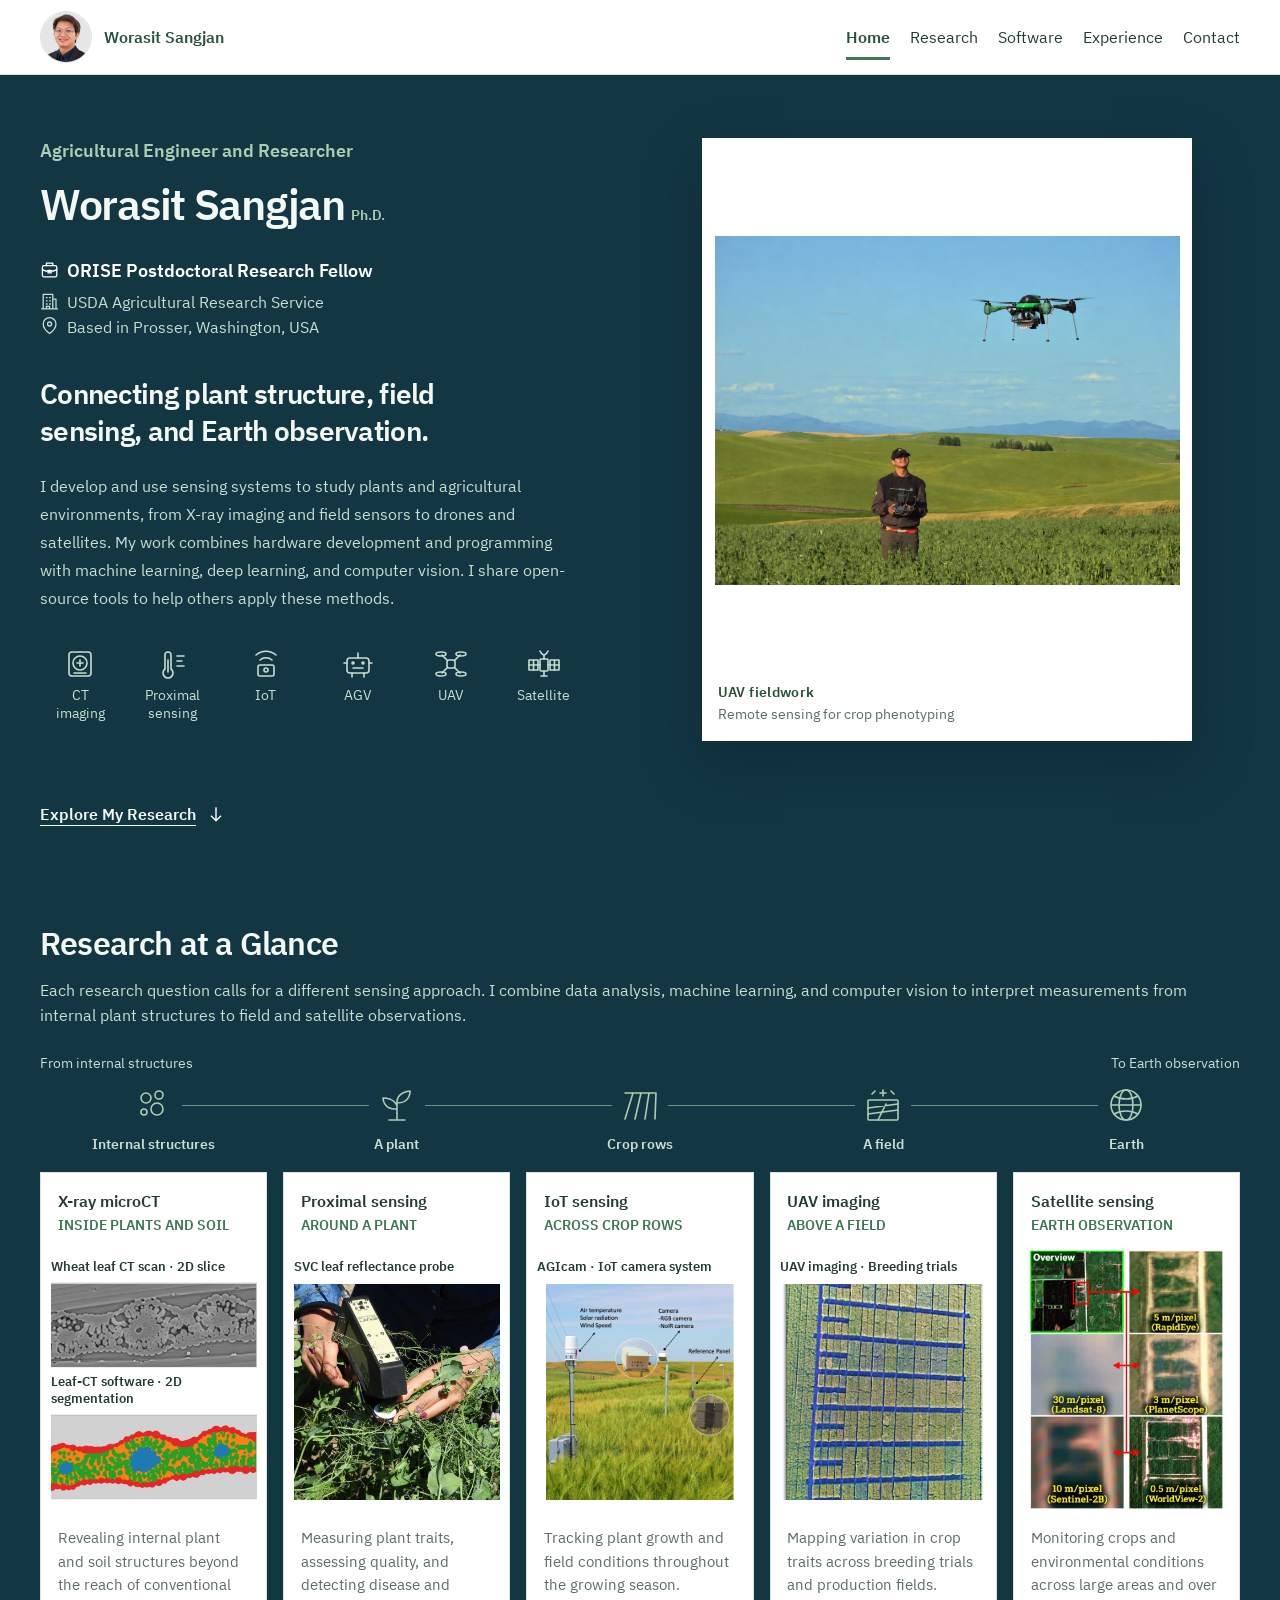
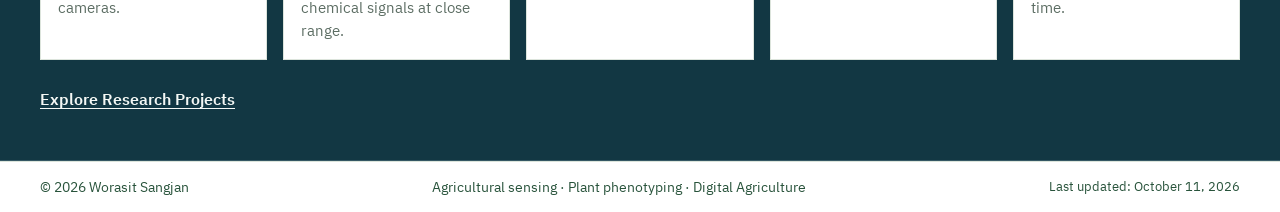
==== commit bb447845: "Update home page layout" ====
--- a/index.html
+++ b/index.html
@@ -1,6 +1,6 @@
 <!DOCTYPE html>
-<html lang="en"><head><meta charset="utf-8"><meta name="viewport" content="width=device-width,initial-scale=1"><title>Worasit Sangjan | Agricultural Sensing and AI</title><meta name="description" content="Worasit Sangjan develops sensing systems and open-source tools for plant phenotyping and digital agriculture, from X-ray imaging to satellite observations."><meta name="theme-color" content="#f8f7f1"><link rel="icon" type="image/svg+xml" href="data:image/svg+xml,%3Csvg%20xmlns%3D%27http%3A%2F%2Fwww.w3.org%2F2000%2Fsvg%27%20viewBox%3D%270%200%2064%2064%27%3E%3Crect%20width%3D%2764%27%20height%3D%2764%27%20rx%3D%2712%27%20fill%3D%27%23ffffff%27%2F%3E%3Ccircle%20cx%3D%2732%27%20cy%3D%2732%27%20r%3D%2722%27%20fill%3D%27%23e8f1e7%27%20stroke%3D%27%23376b4b%27%20stroke-width%3D%272%27%2F%3E%3Ctext%20x%3D%2732%27%20y%3D%2739%27%20text-anchor%3D%27middle%27%20font-family%3D%27Arial%2Csans-serif%27%20font-size%3D%2719%27%20font-weight%3D%27700%27%20fill%3D%27%2328533b%27%3EWS%3C%2Ftext%3E%3Ccircle%20cx%3D%2749%27%20cy%3D%2716%27%20r%3D%275%27%20fill%3D%27%237fa67a%27%2F%3E%3C%2Fsvg%3E"><meta property="og:type" content="website"><meta property="og:title" content="Worasit Sangjan | Agricultural Sensing and AI"><meta property="og:description" content="Worasit Sangjan develops sensing systems and open-source tools for plant phenotyping and digital agriculture, from X-ray imaging to satellite observations."><meta property="og:image" content="assets/images/ws2.jpg"><meta name="twitter:card" content="summary_large_image"><link rel="stylesheet" href="assets/css/styles.css?v=20261012-final"><link rel="stylesheet" href="assets/css/typography.css?v=20261012-final"><link rel="stylesheet" href="assets/css/home.css?v=20261013-lab5"><link rel="stylesheet" href="assets/css/consistency.css?v=20261012-final"><link rel="stylesheet" href="assets/css/mobile.css?v=20261012-final"><link rel="stylesheet" href="assets/css/responsive.css?v=20261012-final"></head><body class="home-page"><a class="skip" href="#main">Skip to main content</a><header><div class="wrap"><nav class="nav" aria-label="Primary navigation"><a class="brand" href="index.html" aria-label="Worasit Sangjan home"><span class="brand-mark portrait-mark"><img src="assets/images/header-portrait-gray.png" alt="" width="40" height="40" decoding="async"></span><span>Worasit Sangjan</span></a><button class="menu-toggle" type="button" aria-expanded="false" aria-controls="nav-links" aria-label="Open navigation">+</button><ul class="nav-links" id="nav-links"><li><a href="index.html" aria-current="page">Home</a></li><li><a href="research.html">Research</a></li><li><a href="software.html">Software</a></li><li><a href="experience.html">Experience</a></li><li><a href="contact.html">Contact</a></li></ul></nav></div></header><main id="main">
-<section class="hero" id="about"><div class="wrap hero-grid"><div class="bio"><p class="eyebrow">Agricultural Engineer and Researcher</p><h1 class="profile-name"><span class="name-text">Worasit Sangjan</span><span class="degree">Ph.D.</span></h1><p class="profile-title profile-detail"><svg viewBox="0 0 24 24" fill="none" stroke="currentColor" stroke-width="1.6" stroke-linecap="round" stroke-linejoin="round" aria-hidden="true"><rect x="3" y="7" width="18" height="14" rx="2"></rect><path d="M8 7V4h8v3M3 12c5 3 13 3 18 0M10 13h4v3h-4Z"></path></svg><span>ORISE Postdoctoral Research Fellow</span></p><p class="affiliation profile-detail"><svg viewBox="0 0 24 24" fill="none" stroke="currentColor" stroke-width="1.6" stroke-linecap="round" stroke-linejoin="round" aria-hidden="true"><path d="M4 21V3h12v18M16 9h4v12M2 21h20M8 7h1M12 7h1M8 11h1M12 11h1M8 15h1M12 15h1M8 21v-3h4v3"></path></svg><span>USDA Agricultural Research Service</span></p><p class="home-location profile-detail"><svg viewbox="0 0 24 24" fill="none" stroke="currentColor" stroke-width="1.6" stroke-linecap="round" stroke-linejoin="round" aria-hidden="true"><path d="M20 10c0 6-8 12-8 12S4 16 4 10a8 8 0 1 1 16 0Z"></path><circle cx="12" cy="10" r="2.5"></circle></svg><span>Based in Prosser, Washington, USA</span></p><p class="lead">Connecting plant structure, field sensing, and Earth observation.</p><p>I develop and use sensing systems to study plants and agricultural environments, from X-ray imaging and field sensors to drones and satellites. My work combines hardware development and programming with machine learning, deep learning, and computer vision. I share open-source tools to help others apply these methods.</p><div class="platform-strip" role="group" aria-label="Sensing platforms"><div class="platform-item"><svg viewbox="0 0 32 32" fill="none" stroke="currentColor" stroke-width="1.6" stroke-linecap="round" stroke-linejoin="round" aria-hidden="true"><rect x="5" y="4" width="22" height="24" rx="3"></rect><circle cx="16" cy="15" r="7"></circle><path d="M10 25h12M16 12v6M13 15h6"></path></svg><span>CT<br>imaging</span></div><div class="platform-item"><svg viewbox="0 0 32 32" fill="none" stroke="currentColor" stroke-width="1.6" stroke-linecap="round" stroke-linejoin="round" aria-hidden="true"><path d="M8 21V7a3 3 0 0 1 6 0v14a5 5 0 1 1-6 0Z"></path><path d="M11 12v12M20 8h7M20 13h5M20 18h7"></path></svg><span>Proximal<br>sensing</span></div><div class="platform-item"><svg viewbox="0 0 32 32" fill="none" stroke="currentColor" stroke-width="1.6" stroke-linecap="round" stroke-linejoin="round" aria-hidden="true"><rect x="8" y="17" width="16" height="11" rx="2"></rect><circle cx="16" cy="22" r="2"></circle><path d="M10 12a9 9 0 0 1 12 0M6 7a15 15 0 0 1 20 0"></path></svg><span>IoT</span></div><div class="platform-item"><svg viewbox="0 0 32 32" fill="none" stroke="currentColor" stroke-width="1.6" stroke-linecap="round" stroke-linejoin="round" aria-hidden="true"><rect x="5" y="10" width="22" height="15" rx="3"></rect><path d="M16 5v5M2 15h3M27 15h3M10 25v4M22 25v4M11 20h10"></path><circle cx="11" cy="15" r="1"></circle><circle cx="21" cy="15" r="1"></circle></svg><span>AGV</span></div><div class="platform-item"><svg viewbox="0 0 32 32" fill="none" stroke="currentColor" stroke-width="1.6" stroke-linecap="round" stroke-linejoin="round" aria-hidden="true"><rect x="12" y="12" width="8" height="8" rx="2"></rect><path d="M12 12 7 7M20 12l5-5M12 20l-5 5M20 20l5 5"></path><ellipse cx="6" cy="6" rx="5" ry="2"></ellipse><ellipse cx="26" cy="6" rx="5" ry="2"></ellipse><ellipse cx="6" cy="26" rx="5" ry="2"></ellipse><ellipse cx="26" cy="26" rx="5" ry="2"></ellipse></svg><span>UAV</span></div><div class="platform-item"><svg viewbox="0 0 32 32" fill="none" stroke="currentColor" stroke-width="1.6" stroke-linecap="round" stroke-linejoin="round" aria-hidden="true"><rect x="12" y="11" width="8" height="12" rx="1"></rect><rect x="1" y="12" width="9" height="10"></rect><rect x="22" y="12" width="9" height="10"></rect><path d="M5.5 12v10M1 17h9M26.5 12v10M22 17h9M10 17h2M20 17h2M16 11V7M12 3q4 8 8 0M16 23v5M13 28h6"></path></svg><span>Satellite</span></div></div><a class="research-jump" href="#research">Explore My Research<svg viewbox="0 0 24 24" width="20" height="20" fill="none" stroke="currentColor" stroke-width="1.75" aria-hidden="true"><path d="M12 4v16m-6-6 6 6 6-6"></path></svg></a></div><div class="field-portrait photo-carousel" role="region" aria-roledescription="carousel" aria-label="Research in the field" tabindex="0"><figure class="photo-slide group-slide" role="group" aria-roledescription="slide" aria-label="1 of 10"><button type="button" class="photo-frame" aria-label="Next photo"><img src="assets/images/functional-soil-health-lab.jpg" width="2000" height="1333" alt="Worasit with members of the Functional Soil Health Lab standing in a vineyard in Washington" fetchpriority="high"></button><figcaption><span><a href="https://functionalsoilhealth.com/" target="_blank" rel="noopener">Functional Soil Health Lab</a> · USDA-ARS, Prosser</span><span>Postdoctoral research fellow in Dr. Devin Rippner's lab</span></figcaption></figure><figure class="photo-slide" role="group" aria-roledescription="slide" aria-label="2 of 10" hidden><button type="button" class="photo-frame" aria-label="Next photo"><img src="assets/images/iot-field-sky-balanced.png" width="1086" height="1448" alt="Worasit beside automated field cameras in wheat trials" loading="lazy"></button><figcaption><span>IoT sensing</span><span>Installing connected cameras for continuous plant phenotyping in wheat breeding trials</span></figcaption></figure><figure class="photo-slide" role="group" aria-roledescription="slide" aria-label="3 of 10" hidden><button type="button" class="photo-frame" aria-label="Next photo"><img src="assets/images/field-robot-balanced.png" width="1121" height="1403" alt="Worasit operating an agricultural autonomous ground vehicle" loading="lazy"></button><figcaption><span>Autonomous ground vehicle</span><span>Operating an AGV for agricultural field research</span></figcaption></figure><figure class="photo-slide" role="group" aria-roledescription="slide" aria-label="4 of 10" hidden><button type="button" class="photo-frame" aria-label="Next photo"><img src="assets/images/uav-training-sky-balanced.png" width="1586" height="992" alt="Worasit demonstrating UAV equipment to a group in the field" loading="lazy"></button><figcaption><span>UAV training</span><span>Sharing practical methods for UAV field phenotyping</span></figcaption></figure><figure class="photo-slide" role="group" aria-roledescription="slide" aria-label="5 of 10" hidden><button type="button" class="photo-frame" aria-label="Next photo"><img src="assets/images/wheat-harvest.jpg" width="4608" height="3456" alt="Worasit in a wheat field during harvest" loading="lazy"></button><figcaption><span>Field operations</span><span>Harvesting wheat in breeding trials</span></figcaption></figure><figure class="photo-slide" role="group" aria-roledescription="slide" aria-label="6 of 10" hidden><button type="button" class="photo-frame" aria-label="Next photo"><img src="assets/images/atv-grip-final.webp" width="1086" height="1448" alt="Worasit on an ATV with a mounted phone in the vineyard" loading="lazy"></button><figcaption><span>Vineyard weed detection</span><span>ATV-mounted phone sensing <em class="status-label">App in development</em></span></figcaption></figure><figure class="photo-slide" role="group" aria-roledescription="slide" aria-label="7 of 10" hidden><button type="button" class="photo-frame" aria-label="Next photo"><img src="assets/images/uav-dark-controller.png" width="1448" height="1086" alt="Worasit operating a research UAV above crop trials" loading="lazy"></button><figcaption><span>UAV fieldwork</span><span>Remote sensing for crop phenotyping</span></figcaption></figure><figure class="photo-slide" role="group" aria-roledescription="slide" aria-label="8 of 10" hidden><button type="button" class="photo-frame" aria-label="Next photo"><img src="assets/images/potato-voc-lab.jpg" width="4608" height="3456" alt="Worasit conducting potato volatile organic compound analysis in the laboratory" loading="lazy"></button><figcaption><span>Volatile organic compound sensing</span><span>Studying volatile biomarkers of disease in stored potatoes</span></figcaption></figure><figure class="photo-slide" role="group" aria-roledescription="slide" aria-label="9 of 10" hidden><button type="button" class="photo-frame" aria-label="Next photo"><img src="assets/images/aps-xct-balanced.png" width="1456" height="1092" alt="Worasit preparing a soil aggregate sample for X-ray microCT imaging at the Advanced Photon Source" loading="lazy"></button><figcaption><span>X-ray microCT imaging</span><span>Preparing a soil aggregate sample for synchrotron imaging at APS, <a href="https://www.anl.gov/" target="_blank" rel="noopener">Argonne National Laboratory</a></span></figcaption></figure><figure class="photo-slide award-slide" role="group" aria-roledescription="slide" hidden="" aria-label="10 of 10"><button type="button" class="photo-frame" aria-label="Next photo"><img src="assets/images/research-award.webp" width="800" height="600" alt="2024 NAPPN Graduate Student Scientist Award announcement recognizing Worasit Sangjan" loading="lazy"></button><figcaption><span><a href="https://www.plantphenotyping.org/graduate-student-award#page-section-6328ef78ae11fc70dfa924b2" target="_blank" rel="noopener">2024 NAPPN Graduate Student Scientist Award</a></span><span>Recognition of graduate research in plant phenotyping</span></figcaption></figure><div class="photo-overlay-controls" aria-label="Slideshow controls"><button type="button" class="photo-pause photo-overlay-button" aria-label="Pause slideshow" title="Pause slideshow"><span aria-hidden="true">Ⅱ</span></button><div class="photo-nav"><button type="button" class="photo-prev photo-overlay-button" aria-label="Previous photo" title="Previous photo"><span aria-hidden="true">‹</span></button><button type="button" class="photo-next photo-overlay-button" aria-label="Next photo" title="Next photo"><span aria-hidden="true">›</span></button></div></div><span class="photo-status sr-only" aria-live="polite" aria-atomic="true"></span></div></div></section>
+<html lang="en"><head><meta charset="utf-8"><meta name="viewport" content="width=device-width,initial-scale=1"><title>Worasit Sangjan | Agricultural Sensing and AI</title><meta name="description" content="Worasit Sangjan develops sensing systems and open-source tools for plant phenotyping and digital agriculture, from X-ray imaging to satellite observations."><meta name="theme-color" content="#f8f7f1"><link rel="icon" type="image/svg+xml" href="data:image/svg+xml,%3Csvg%20xmlns%3D%27http%3A%2F%2Fwww.w3.org%2F2000%2Fsvg%27%20viewBox%3D%270%200%2064%2064%27%3E%3Crect%20width%3D%2764%27%20height%3D%2764%27%20rx%3D%2712%27%20fill%3D%27%23ffffff%27%2F%3E%3Ccircle%20cx%3D%2732%27%20cy%3D%2732%27%20r%3D%2722%27%20fill%3D%27%23e8f1e7%27%20stroke%3D%27%23376b4b%27%20stroke-width%3D%272%27%2F%3E%3Ctext%20x%3D%2732%27%20y%3D%2739%27%20text-anchor%3D%27middle%27%20font-family%3D%27Arial%2Csans-serif%27%20font-size%3D%2719%27%20font-weight%3D%27700%27%20fill%3D%27%2328533b%27%3EWS%3C%2Ftext%3E%3Ccircle%20cx%3D%2749%27%20cy%3D%2716%27%20r%3D%275%27%20fill%3D%27%237fa67a%27%2F%3E%3C%2Fsvg%3E"><meta property="og:type" content="website"><meta property="og:title" content="Worasit Sangjan | Agricultural Sensing and AI"><meta property="og:description" content="Worasit Sangjan develops sensing systems and open-source tools for plant phenotyping and digital agriculture, from X-ray imaging to satellite observations."><meta property="og:image" content="assets/images/ws2.jpg"><meta name="twitter:card" content="summary_large_image"><link rel="stylesheet" href="assets/css/styles.css?v=20261012-final"><link rel="stylesheet" href="assets/css/typography.css?v=20261012-final"><link rel="stylesheet" href="assets/css/home.css?v=20261019-first"><link rel="stylesheet" href="assets/css/consistency.css?v=20261012-final"><link rel="stylesheet" href="assets/css/mobile.css?v=20261012-final"><link rel="stylesheet" href="assets/css/responsive.css?v=20261012-final"></head><body class="home-page"><a class="skip" href="#main">Skip to main content</a><header><div class="wrap"><nav class="nav" aria-label="Primary navigation"><a class="brand" href="index.html" aria-label="Worasit Sangjan home"><span class="brand-mark portrait-mark"><img src="assets/images/header-portrait-gray.png" alt="" width="40" height="40" decoding="async"></span><span>Worasit Sangjan</span></a><button class="menu-toggle" type="button" aria-expanded="false" aria-controls="nav-links" aria-label="Open navigation">+</button><ul class="nav-links" id="nav-links"><li><a href="index.html" aria-current="page">Home</a></li><li><a href="research.html">Research</a></li><li><a href="software.html">Software</a></li><li><a href="experience.html">Experience</a></li><li><a href="contact.html">Contact</a></li></ul></nav></div></header><main id="main">
+<section class="hero" id="about"><div class="wrap hero-grid"><div class="bio"><p class="eyebrow">Agricultural Engineer and Researcher</p><h1 class="profile-name"><span class="name-text">Worasit Sangjan</span><span class="degree">Ph.D.</span></h1><p class="profile-title profile-detail"><svg viewBox="0 0 24 24" fill="none" stroke="currentColor" stroke-width="1.6" stroke-linecap="round" stroke-linejoin="round" aria-hidden="true"><rect x="3" y="7" width="18" height="14" rx="2"></rect><path d="M8 7V4h8v3M3 12c5 3 13 3 18 0M10 13h4v3h-4Z"></path></svg><span>ORISE Postdoctoral Research Fellow</span></p><p class="affiliation profile-detail"><svg viewBox="0 0 24 24" fill="none" stroke="currentColor" stroke-width="1.6" stroke-linecap="round" stroke-linejoin="round" aria-hidden="true"><path d="M4 21V3h12v18M16 9h4v12M2 21h20M8 7h1M12 7h1M8 11h1M12 11h1M8 15h1M12 15h1M8 21v-3h4v3"></path></svg><span>USDA Agricultural Research Service</span></p><p class="home-location profile-detail"><svg viewbox="0 0 24 24" fill="none" stroke="currentColor" stroke-width="1.6" stroke-linecap="round" stroke-linejoin="round" aria-hidden="true"><path d="M20 10c0 6-8 12-8 12S4 16 4 10a8 8 0 1 1 16 0Z"></path><circle cx="12" cy="10" r="2.5"></circle></svg><span>Based in Prosser, Washington, USA</span></p><p class="lead">Connecting plant structure, field sensing, and Earth observation.</p><p>I develop and use sensing systems to study plants and agricultural environments, from X-ray imaging and field sensors to drones and satellites. My work combines hardware development and programming with machine learning, deep learning, and computer vision. I share open-source tools to help others apply these methods.</p><div class="platform-strip" role="group" aria-label="Sensing platforms"><div class="platform-item"><svg viewbox="0 0 32 32" fill="none" stroke="currentColor" stroke-width="1.6" stroke-linecap="round" stroke-linejoin="round" aria-hidden="true"><rect x="5" y="4" width="22" height="24" rx="3"></rect><circle cx="16" cy="15" r="7"></circle><path d="M10 25h12M16 12v6M13 15h6"></path></svg><span>CT<br>imaging</span></div><div class="platform-item"><svg viewbox="0 0 32 32" fill="none" stroke="currentColor" stroke-width="1.6" stroke-linecap="round" stroke-linejoin="round" aria-hidden="true"><path d="M8 21V7a3 3 0 0 1 6 0v14a5 5 0 1 1-6 0Z"></path><path d="M11 12v12M20 8h7M20 13h5M20 18h7"></path></svg><span>Proximal<br>sensing</span></div><div class="platform-item"><svg viewbox="0 0 32 32" fill="none" stroke="currentColor" stroke-width="1.6" stroke-linecap="round" stroke-linejoin="round" aria-hidden="true"><rect x="8" y="17" width="16" height="11" rx="2"></rect><circle cx="16" cy="22" r="2"></circle><path d="M10 12a9 9 0 0 1 12 0M6 7a15 15 0 0 1 20 0"></path></svg><span>IoT</span></div><div class="platform-item"><svg viewbox="0 0 32 32" fill="none" stroke="currentColor" stroke-width="1.6" stroke-linecap="round" stroke-linejoin="round" aria-hidden="true"><rect x="5" y="10" width="22" height="15" rx="3"></rect><path d="M16 5v5M2 15h3M27 15h3M10 25v4M22 25v4M11 20h10"></path><circle cx="11" cy="15" r="1"></circle><circle cx="21" cy="15" r="1"></circle></svg><span>AGV</span></div><div class="platform-item"><svg viewbox="0 0 32 32" fill="none" stroke="currentColor" stroke-width="1.6" stroke-linecap="round" stroke-linejoin="round" aria-hidden="true"><rect x="12" y="12" width="8" height="8" rx="2"></rect><path d="M12 12 7 7M20 12l5-5M12 20l-5 5M20 20l5 5"></path><ellipse cx="6" cy="6" rx="5" ry="2"></ellipse><ellipse cx="26" cy="6" rx="5" ry="2"></ellipse><ellipse cx="6" cy="26" rx="5" ry="2"></ellipse><ellipse cx="26" cy="26" rx="5" ry="2"></ellipse></svg><span>UAV</span></div><div class="platform-item"><svg viewbox="0 0 32 32" fill="none" stroke="currentColor" stroke-width="1.6" stroke-linecap="round" stroke-linejoin="round" aria-hidden="true"><rect x="12" y="11" width="8" height="12" rx="1"></rect><rect x="1" y="12" width="9" height="10"></rect><rect x="22" y="12" width="9" height="10"></rect><path d="M5.5 12v10M1 17h9M26.5 12v10M22 17h9M10 17h2M20 17h2M16 11V7M12 3q4 8 8 0M16 23v5M13 28h6"></path></svg><span>Satellite</span></div></div><a class="research-jump" href="#research">Explore My Research<svg viewbox="0 0 24 24" width="20" height="20" fill="none" stroke="currentColor" stroke-width="1.75" aria-hidden="true"><path d="M12 4v16m-6-6 6 6 6-6"></path></svg></a></div><div class="field-portrait photo-carousel" role="region" aria-roledescription="carousel" aria-label="Research in the field" tabindex="0"><figure class="photo-slide" role="group" aria-roledescription="slide" aria-label="1 of 10"><button type="button" class="photo-frame" aria-label="Next photo"><img fetchpriority="high" src="assets/images/uav-dark-controller.png" width="1448" height="1086" alt="Worasit operating a research UAV above crop trials"></button><figcaption><span>UAV fieldwork</span><span>Remote sensing for crop phenotyping</span></figcaption></figure><figure class="photo-slide" role="group" aria-roledescription="slide" aria-label="2 of 10" hidden><button type="button" class="photo-frame" aria-label="Next photo"><img src="assets/images/iot-field-sky-balanced.png" width="1086" height="1448" alt="Worasit beside automated field cameras in wheat trials" loading="lazy"></button><figcaption><span>IoT sensing</span><span>Installing connected cameras for continuous plant phenotyping in wheat breeding trials</span></figcaption></figure><figure class="photo-slide" role="group" aria-roledescription="slide" aria-label="3 of 10" hidden><button type="button" class="photo-frame" aria-label="Next photo"><img src="assets/images/field-robot-balanced.png" width="1121" height="1403" alt="Worasit operating an agricultural autonomous ground vehicle" loading="lazy"></button><figcaption><span>Autonomous ground vehicle</span><span>Operating an AGV for agricultural field research</span></figcaption></figure><figure class="photo-slide" role="group" aria-roledescription="slide" aria-label="4 of 10" hidden><button type="button" class="photo-frame" aria-label="Next photo"><img src="assets/images/uav-training-sky-balanced.png" width="1586" height="992" alt="Worasit demonstrating UAV equipment to a group in the field" loading="lazy"></button><figcaption><span>UAV training</span><span>Sharing practical methods for UAV field phenotyping</span></figcaption></figure><figure class="photo-slide" role="group" aria-roledescription="slide" aria-label="5 of 10" hidden><button type="button" class="photo-frame" aria-label="Next photo"><img src="assets/images/wheat-harvest.jpg" width="4608" height="3456" alt="Worasit in a wheat field during harvest" loading="lazy"></button><figcaption><span>Field operations</span><span>Harvesting wheat in breeding trials</span></figcaption></figure><figure class="photo-slide" role="group" aria-roledescription="slide" aria-label="6 of 10" hidden><button type="button" class="photo-frame" aria-label="Next photo"><img src="assets/images/atv-grip-final.webp" width="1086" height="1448" alt="Worasit on an ATV with a mounted phone in the vineyard" loading="lazy"></button><figcaption><span>Vineyard weed detection</span><span>ATV-mounted phone sensing <em class="status-label">App in development</em></span></figcaption></figure><figure class="photo-slide" role="group" aria-roledescription="slide" aria-label="7 of 10" hidden><button type="button" class="photo-frame" aria-label="Next photo"><img src="assets/images/potato-voc-lab.jpg" width="4608" height="3456" alt="Worasit conducting potato volatile organic compound analysis in the laboratory" loading="lazy"></button><figcaption><span>Volatile organic compound sensing</span><span>Studying volatile biomarkers of disease in stored potatoes</span></figcaption></figure><figure class="photo-slide" role="group" aria-roledescription="slide" aria-label="8 of 10" hidden><button type="button" class="photo-frame" aria-label="Next photo"><img src="assets/images/aps-xct-balanced.png" width="1456" height="1092" alt="Worasit preparing a soil aggregate sample for X-ray microCT imaging at the Advanced Photon Source" loading="lazy"></button><figcaption><span>X-ray microCT imaging</span><span>Preparing a soil aggregate sample for synchrotron imaging at APS, <a href="https://www.anl.gov/" target="_blank" rel="noopener">Argonne National Laboratory</a></span></figcaption></figure><figure class="photo-slide group-slide" role="group" aria-roledescription="slide" aria-label="9 of 10" hidden><button type="button" class="photo-frame" aria-label="Next photo"><img loading="lazy" src="assets/images/functional-soil-health-lab.jpg" width="2000" height="1333" alt="Worasit with members of the Functional Soil Health Lab standing in a vineyard in Washington"></button><figcaption><span><a href="https://functionalsoilhealth.com/" target="_blank" rel="noopener">Functional Soil Health Lab</a> · USDA-ARS, Prosser</span><span>Postdoctoral research fellow in Dr. Devin Rippner's lab</span></figcaption></figure><figure class="photo-slide award-slide" role="group" aria-roledescription="slide" hidden="" aria-label="10 of 10" hidden><button type="button" class="photo-frame" aria-label="Next photo"><img src="assets/images/research-award.webp" width="800" height="600" alt="2024 NAPPN Graduate Student Scientist Award announcement recognizing Worasit Sangjan" loading="lazy"></button><figcaption><span><a href="https://www.plantphenotyping.org/graduate-student-award#page-section-6328ef78ae11fc70dfa924b2" target="_blank" rel="noopener">2024 NAPPN Graduate Student Scientist Award</a></span><span>Recognition of graduate research in plant phenotyping</span></figcaption></figure><div class="photo-overlay-controls" aria-label="Slideshow controls"><button type="button" class="photo-pause photo-overlay-button" aria-label="Pause slideshow" title="Pause slideshow"><span aria-hidden="true">Ⅱ</span></button><div class="photo-nav"><button type="button" class="photo-prev photo-overlay-button" aria-label="Previous photo" title="Previous photo"><span aria-hidden="true">‹</span></button><button type="button" class="photo-next photo-overlay-button" aria-label="Next photo" title="Next photo"><span aria-hidden="true">›</span></button></div></div><span class="photo-status sr-only" aria-live="polite" aria-atomic="true"></span></div></div></section>
 <section class="home-section" id="research"><div class="wrap"><div class="section-head"><div><h2>Research at a Glance</h2></div><p>Each research question calls for a different sensing approach. I combine data analysis, machine learning, and computer vision to interpret measurements from internal plant structures to field and satellite observations.</p></div><div class="observation-guide"><div class="scale-endpoints"><span>From internal structures</span><span>To Earth observation</span></div><ol class="observation-scale" aria-label="Observation scales from internal structures to Earth"><li><span class="scale-node"><svg viewbox="0 0 40 40" fill="none" stroke="currentColor" stroke-width="1.6" stroke-linecap="round" stroke-linejoin="round" aria-hidden="true"><circle cx="12" cy="13" r="5"></circle><circle cx="25" cy="10" r="4"></circle><circle cx="23" cy="24" r="6"></circle><circle cx="10" cy="27" r="3"></circle></svg></span><span>Internal structures</span></li><li><span class="scale-node"><svg viewbox="0 0 40 40" fill="none" stroke="currentColor" stroke-width="1.6" stroke-linecap="round" stroke-linejoin="round" aria-hidden="true"><path d="M20 34V17M20 24C6 25 6 13 6 13c12 0 14 8 14 8M20 17c0-10 13-11 13-11s1 12-13 12M12 35h16"></path></svg></span><span>A plant</span></li><li><span class="scale-node"><svg viewbox="0 0 40 40" fill="none" stroke="currentColor" stroke-width="1.6" stroke-linecap="round" stroke-linejoin="round" aria-hidden="true"><path d="M5 34 13 8M15 34 21 8M25 34 29 8M35 34 36 8M5 8h31"></path></svg></span><span>Crop rows</span></li><li><span class="scale-node"><svg viewbox="0 0 40 40" fill="none" stroke="currentColor" stroke-width="1.6" stroke-linecap="round" stroke-linejoin="round" aria-hidden="true"><rect x="5" y="15" width="30" height="20" rx="1"></rect><path d="m5 23 30-4M5 29l30-4M15 35l8-16M17 8h6M20 5v6M12 6l-3 3M28 6l3 3"></path></svg></span><span>A field</span></li><li><span class="scale-node"><svg viewbox="0 0 40 40" fill="none" stroke="currentColor" stroke-width="1.6" stroke-linecap="round" stroke-linejoin="round" aria-hidden="true"><circle cx="20" cy="20" r="15"></circle><ellipse cx="20" cy="20" rx="7" ry="15"></ellipse><path d="M5 20h30M8 11c7 4 17 4 24 0M8 29c7-4 17-4 24 0"></path></svg></span><span>Earth</span></li></ol></div><div class="highlight-grid"><a class="highlight-card" href="research.html#xct"><div class="research-card-heading"><h3>X-ray microCT</h3><span>Inside plants and soil</span></div><div class="ct-pair-preview" role="img" aria-label="Wheat leaf CT scan above its Leaf-CT software segmentation"><span class="ct-pair-label">Wheat leaf CT scan · 2D slice</span><span class="ct-pair-panel ct-pair-raw"></span><span class="ct-pair-label">Leaf-CT software · 2D segmentation</span><span class="ct-pair-panel ct-pair-result"></span></div><p class="research-card-description">Revealing internal plant and soil structures beyond the reach of conventional cameras.</p></a><a class="highlight-card" href="research.html#proximal"><div class="research-card-heading"><h3>Proximal sensing</h3><span>Around a plant</span></div><div class="labeled-research-image"><span class="research-image-label">SVC leaf reflectance probe</span><img src="assets/images/hyperspectral-sensing.webp" width="1021" height="757" alt="Close-range sensing of a plant leaf" loading="lazy"></div><p class="research-card-description">Measuring plant traits, assessing quality, and detecting disease and chemical signals at close range.</p></a><a class="highlight-card" href="research.html#field"><div class="research-card-heading"><h3>IoT sensing</h3><span>Across crop rows</span></div><div class="labeled-research-image"><span class="research-image-label">AGIcam · IoT camera system</span><img src="assets/images/agicam-field-annotated.png" alt="AGIcam cameras, weather sensor, and reference panel installed in wheat trials" loading="lazy" width="944" height="1080"></div><p class="research-card-description">Tracking plant growth and field conditions throughout the growing season.</p></a><a class="highlight-card" href="research.html#uav"><div class="research-card-heading"><h3>UAV imaging</h3><span>Above a field</span></div><div class="labeled-research-image"><span class="research-image-label">UAV imaging · Breeding trials</span><img src="assets/images/uav-breeding-vertical.png" alt="Overhead UAV image showing individual crop breeding plots" loading="lazy" width="488" height="832"></div><p class="research-card-description">Mapping variation in crop traits across breeding trials and production fields.</p></a><a class="highlight-card" href="research.html#satellite"><div class="research-card-heading"><h3>Satellite sensing</h3><span>Earth observation</span></div><img src="assets/images/satellite-white-frame.png" alt="Satellite comparison with processed pixel sizes: Landsat-8 30 m, Sentinel-2B 10 m, WorldView-2 0.5 m, RapidEye 5 m, and PlanetScope 3 m" loading="lazy" width="1086" height="1448"><p class="research-card-description">Monitoring crops and environmental conditions across large areas and over time.</p></a></div><a class="text-link" href="research.html">Explore Research Projects</a></div></section>
 
 
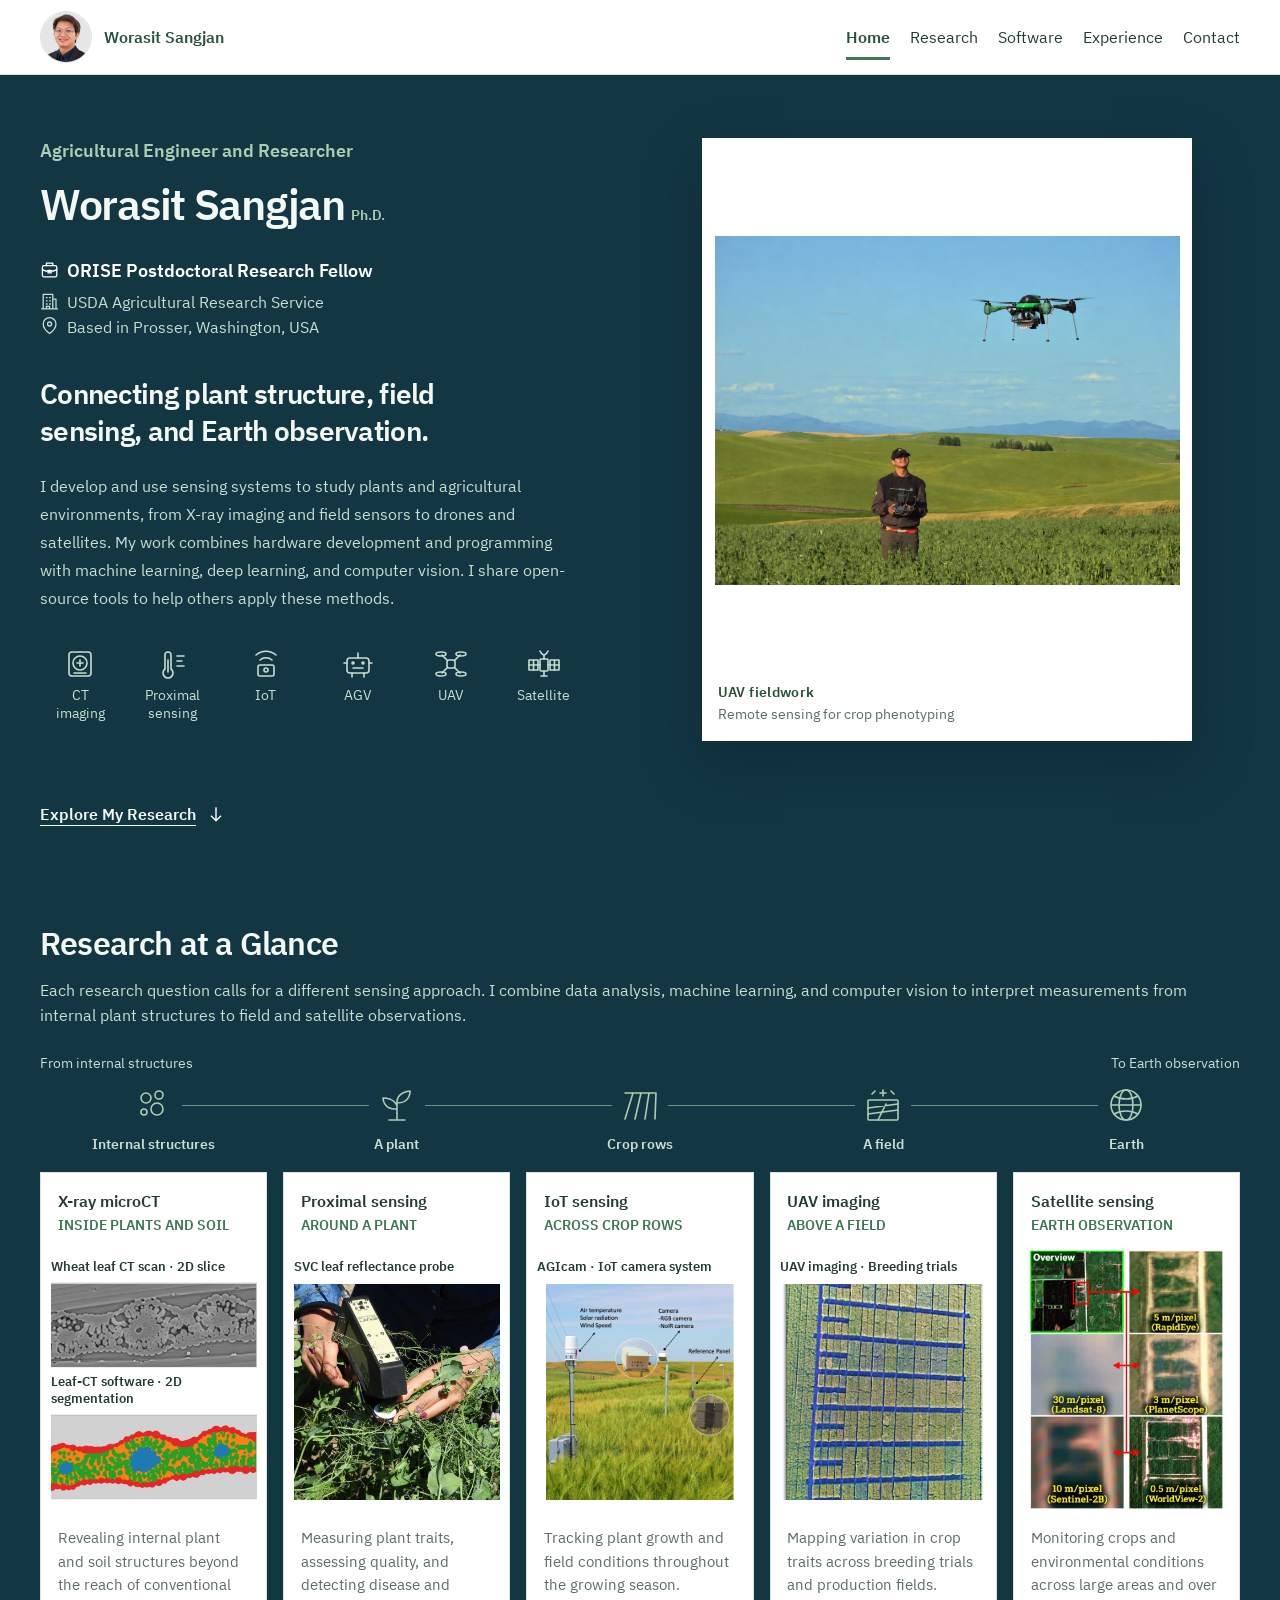
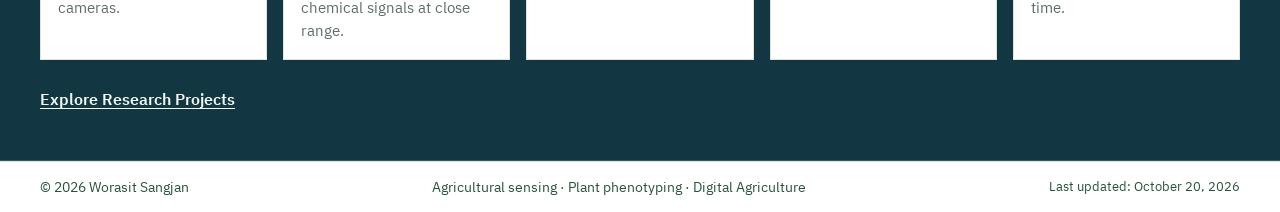
==== commit 7477116a: "Update website's formt" ====
--- a/index.html
+++ b/index.html
@@ -1,7 +1,7 @@
 <!DOCTYPE html>
-<html lang="en"><head><meta charset="utf-8"><meta name="viewport" content="width=device-width,initial-scale=1"><title>Worasit Sangjan | Agricultural Sensing and AI</title><meta name="description" content="Worasit Sangjan develops sensing systems and open-source tools for plant phenotyping and digital agriculture, from X-ray imaging to satellite observations."><meta name="theme-color" content="#f8f7f1"><link rel="icon" type="image/svg+xml" href="data:image/svg+xml,%3Csvg%20xmlns%3D%27http%3A%2F%2Fwww.w3.org%2F2000%2Fsvg%27%20viewBox%3D%270%200%2064%2064%27%3E%3Crect%20width%3D%2764%27%20height%3D%2764%27%20rx%3D%2712%27%20fill%3D%27%23ffffff%27%2F%3E%3Ccircle%20cx%3D%2732%27%20cy%3D%2732%27%20r%3D%2722%27%20fill%3D%27%23e8f1e7%27%20stroke%3D%27%23376b4b%27%20stroke-width%3D%272%27%2F%3E%3Ctext%20x%3D%2732%27%20y%3D%2739%27%20text-anchor%3D%27middle%27%20font-family%3D%27Arial%2Csans-serif%27%20font-size%3D%2719%27%20font-weight%3D%27700%27%20fill%3D%27%2328533b%27%3EWS%3C%2Ftext%3E%3Ccircle%20cx%3D%2749%27%20cy%3D%2716%27%20r%3D%275%27%20fill%3D%27%237fa67a%27%2F%3E%3C%2Fsvg%3E"><meta property="og:type" content="website"><meta property="og:title" content="Worasit Sangjan | Agricultural Sensing and AI"><meta property="og:description" content="Worasit Sangjan develops sensing systems and open-source tools for plant phenotyping and digital agriculture, from X-ray imaging to satellite observations."><meta property="og:image" content="assets/images/ws2.jpg"><meta name="twitter:card" content="summary_large_image"><link rel="stylesheet" href="assets/css/styles.css?v=20261012-final"><link rel="stylesheet" href="assets/css/typography.css?v=20261012-final"><link rel="stylesheet" href="assets/css/home.css?v=20261019-first"><link rel="stylesheet" href="assets/css/consistency.css?v=20261012-final"><link rel="stylesheet" href="assets/css/mobile.css?v=20261012-final"><link rel="stylesheet" href="assets/css/responsive.css?v=20261012-final"></head><body class="home-page"><a class="skip" href="#main">Skip to main content</a><header><div class="wrap"><nav class="nav" aria-label="Primary navigation"><a class="brand" href="index.html" aria-label="Worasit Sangjan home"><span class="brand-mark portrait-mark"><img src="assets/images/header-portrait-gray.png" alt="" width="40" height="40" decoding="async"></span><span>Worasit Sangjan</span></a><button class="menu-toggle" type="button" aria-expanded="false" aria-controls="nav-links" aria-label="Open navigation">+</button><ul class="nav-links" id="nav-links"><li><a href="index.html" aria-current="page">Home</a></li><li><a href="research.html">Research</a></li><li><a href="software.html">Software</a></li><li><a href="experience.html">Experience</a></li><li><a href="contact.html">Contact</a></li></ul></nav></div></header><main id="main">
+<html lang="en"><head><meta charset="utf-8"><meta name="viewport" content="width=device-width,initial-scale=1"><title>Worasit Sangjan | Agricultural Sensing and AI</title><meta name="description" content="Worasit Sangjan develops sensing systems and open-source tools for plant phenotyping and digital agriculture, from X-ray imaging to satellite observations."><meta name="theme-color" content="#f8f7f1"><link rel="icon" type="image/svg+xml" href="data:image/svg+xml,%3Csvg%20xmlns%3D%27http%3A%2F%2Fwww.w3.org%2F2000%2Fsvg%27%20viewBox%3D%270%200%2064%2064%27%3E%3Crect%20width%3D%2764%27%20height%3D%2764%27%20rx%3D%2712%27%20fill%3D%27%23ffffff%27%2F%3E%3Ccircle%20cx%3D%2732%27%20cy%3D%2732%27%20r%3D%2722%27%20fill%3D%27%23e8f1e7%27%20stroke%3D%27%23376b4b%27%20stroke-width%3D%272%27%2F%3E%3Ctext%20x%3D%2732%27%20y%3D%2739%27%20text-anchor%3D%27middle%27%20font-family%3D%27Arial%2Csans-serif%27%20font-size%3D%2719%27%20font-weight%3D%27700%27%20fill%3D%27%2328533b%27%3EWS%3C%2Ftext%3E%3Ccircle%20cx%3D%2749%27%20cy%3D%2716%27%20r%3D%275%27%20fill%3D%27%237fa67a%27%2F%3E%3C%2Fsvg%3E"><meta property="og:type" content="website"><meta property="og:title" content="Worasit Sangjan | Agricultural Sensing and AI"><meta property="og:description" content="Worasit Sangjan develops sensing systems and open-source tools for plant phenotyping and digital agriculture, from X-ray imaging to satellite observations."><meta property="og:image" content="assets/images/ws2.jpg"><meta name="twitter:card" content="summary_large_image"><link rel="stylesheet" href="assets/css/styles.css?v=20261012-final"><link rel="stylesheet" href="assets/css/typography.css?v=20261012-final"><link rel="stylesheet" href="assets/css/home.css?v=20261019-first"><link rel="stylesheet" href="assets/css/consistency.css?v=20261012-final"><link rel="stylesheet" href="assets/css/mobile.css?v=20261012-final"><link rel="stylesheet" href="assets/css/responsive.css?v=20261012-final"><script data-goatcounter="https://worasitsangjan.goatcounter.com/count" async src="//gc.zgo.at/count.js"></script></head><body class="home-page"><a class="skip" href="#main">Skip to main content</a><header><div class="wrap"><nav class="nav" aria-label="Primary navigation"><a class="brand" href="index.html" aria-label="Worasit Sangjan home"><span class="brand-mark portrait-mark"><img src="assets/images/header-portrait-gray.png" alt="" width="40" height="40" decoding="async"></span><span>Worasit Sangjan</span></a><button class="menu-toggle" type="button" aria-expanded="false" aria-controls="nav-links" aria-label="Open navigation">+</button><ul class="nav-links" id="nav-links"><li><a href="index.html" aria-current="page">Home</a></li><li><a href="research.html">Research</a></li><li><a href="software.html">Software</a></li><li><a href="experience.html">Experience</a></li><li><a href="contact.html">Contact</a></li></ul></nav></div></header><main id="main">
 <section class="hero" id="about"><div class="wrap hero-grid"><div class="bio"><p class="eyebrow">Agricultural Engineer and Researcher</p><h1 class="profile-name"><span class="name-text">Worasit Sangjan</span><span class="degree">Ph.D.</span></h1><p class="profile-title profile-detail"><svg viewBox="0 0 24 24" fill="none" stroke="currentColor" stroke-width="1.6" stroke-linecap="round" stroke-linejoin="round" aria-hidden="true"><rect x="3" y="7" width="18" height="14" rx="2"></rect><path d="M8 7V4h8v3M3 12c5 3 13 3 18 0M10 13h4v3h-4Z"></path></svg><span>ORISE Postdoctoral Research Fellow</span></p><p class="affiliation profile-detail"><svg viewBox="0 0 24 24" fill="none" stroke="currentColor" stroke-width="1.6" stroke-linecap="round" stroke-linejoin="round" aria-hidden="true"><path d="M4 21V3h12v18M16 9h4v12M2 21h20M8 7h1M12 7h1M8 11h1M12 11h1M8 15h1M12 15h1M8 21v-3h4v3"></path></svg><span>USDA Agricultural Research Service</span></p><p class="home-location profile-detail"><svg viewbox="0 0 24 24" fill="none" stroke="currentColor" stroke-width="1.6" stroke-linecap="round" stroke-linejoin="round" aria-hidden="true"><path d="M20 10c0 6-8 12-8 12S4 16 4 10a8 8 0 1 1 16 0Z"></path><circle cx="12" cy="10" r="2.5"></circle></svg><span>Based in Prosser, Washington, USA</span></p><p class="lead">Connecting plant structure, field sensing, and Earth observation.</p><p>I develop and use sensing systems to study plants and agricultural environments, from X-ray imaging and field sensors to drones and satellites. My work combines hardware development and programming with machine learning, deep learning, and computer vision. I share open-source tools to help others apply these methods.</p><div class="platform-strip" role="group" aria-label="Sensing platforms"><div class="platform-item"><svg viewbox="0 0 32 32" fill="none" stroke="currentColor" stroke-width="1.6" stroke-linecap="round" stroke-linejoin="round" aria-hidden="true"><rect x="5" y="4" width="22" height="24" rx="3"></rect><circle cx="16" cy="15" r="7"></circle><path d="M10 25h12M16 12v6M13 15h6"></path></svg><span>CT<br>imaging</span></div><div class="platform-item"><svg viewbox="0 0 32 32" fill="none" stroke="currentColor" stroke-width="1.6" stroke-linecap="round" stroke-linejoin="round" aria-hidden="true"><path d="M8 21V7a3 3 0 0 1 6 0v14a5 5 0 1 1-6 0Z"></path><path d="M11 12v12M20 8h7M20 13h5M20 18h7"></path></svg><span>Proximal<br>sensing</span></div><div class="platform-item"><svg viewbox="0 0 32 32" fill="none" stroke="currentColor" stroke-width="1.6" stroke-linecap="round" stroke-linejoin="round" aria-hidden="true"><rect x="8" y="17" width="16" height="11" rx="2"></rect><circle cx="16" cy="22" r="2"></circle><path d="M10 12a9 9 0 0 1 12 0M6 7a15 15 0 0 1 20 0"></path></svg><span>IoT</span></div><div class="platform-item"><svg viewbox="0 0 32 32" fill="none" stroke="currentColor" stroke-width="1.6" stroke-linecap="round" stroke-linejoin="round" aria-hidden="true"><rect x="5" y="10" width="22" height="15" rx="3"></rect><path d="M16 5v5M2 15h3M27 15h3M10 25v4M22 25v4M11 20h10"></path><circle cx="11" cy="15" r="1"></circle><circle cx="21" cy="15" r="1"></circle></svg><span>AGV</span></div><div class="platform-item"><svg viewbox="0 0 32 32" fill="none" stroke="currentColor" stroke-width="1.6" stroke-linecap="round" stroke-linejoin="round" aria-hidden="true"><rect x="12" y="12" width="8" height="8" rx="2"></rect><path d="M12 12 7 7M20 12l5-5M12 20l-5 5M20 20l5 5"></path><ellipse cx="6" cy="6" rx="5" ry="2"></ellipse><ellipse cx="26" cy="6" rx="5" ry="2"></ellipse><ellipse cx="6" cy="26" rx="5" ry="2"></ellipse><ellipse cx="26" cy="26" rx="5" ry="2"></ellipse></svg><span>UAV</span></div><div class="platform-item"><svg viewbox="0 0 32 32" fill="none" stroke="currentColor" stroke-width="1.6" stroke-linecap="round" stroke-linejoin="round" aria-hidden="true"><rect x="12" y="11" width="8" height="12" rx="1"></rect><rect x="1" y="12" width="9" height="10"></rect><rect x="22" y="12" width="9" height="10"></rect><path d="M5.5 12v10M1 17h9M26.5 12v10M22 17h9M10 17h2M20 17h2M16 11V7M12 3q4 8 8 0M16 23v5M13 28h6"></path></svg><span>Satellite</span></div></div><a class="research-jump" href="#research">Explore My Research<svg viewbox="0 0 24 24" width="20" height="20" fill="none" stroke="currentColor" stroke-width="1.75" aria-hidden="true"><path d="M12 4v16m-6-6 6 6 6-6"></path></svg></a></div><div class="field-portrait photo-carousel" role="region" aria-roledescription="carousel" aria-label="Research in the field" tabindex="0"><figure class="photo-slide" role="group" aria-roledescription="slide" aria-label="1 of 10"><button type="button" class="photo-frame" aria-label="Next photo"><img fetchpriority="high" src="assets/images/uav-dark-controller.png" width="1448" height="1086" alt="Worasit operating a research UAV above crop trials"></button><figcaption><span>UAV fieldwork</span><span>Remote sensing for crop phenotyping</span></figcaption></figure><figure class="photo-slide" role="group" aria-roledescription="slide" aria-label="2 of 10" hidden><button type="button" class="photo-frame" aria-label="Next photo"><img src="assets/images/iot-field-sky-balanced.png" width="1086" height="1448" alt="Worasit beside automated field cameras in wheat trials" loading="lazy"></button><figcaption><span>IoT sensing</span><span>Installing connected cameras for continuous plant phenotyping in wheat breeding trials</span></figcaption></figure><figure class="photo-slide" role="group" aria-roledescription="slide" aria-label="3 of 10" hidden><button type="button" class="photo-frame" aria-label="Next photo"><img src="assets/images/field-robot-balanced.png" width="1121" height="1403" alt="Worasit operating an agricultural autonomous ground vehicle" loading="lazy"></button><figcaption><span>Autonomous ground vehicle</span><span>Operating an AGV for agricultural field research</span></figcaption></figure><figure class="photo-slide" role="group" aria-roledescription="slide" aria-label="4 of 10" hidden><button type="button" class="photo-frame" aria-label="Next photo"><img src="assets/images/uav-training-sky-balanced.png" width="1586" height="992" alt="Worasit demonstrating UAV equipment to a group in the field" loading="lazy"></button><figcaption><span>UAV training</span><span>Sharing practical methods for UAV field phenotyping</span></figcaption></figure><figure class="photo-slide" role="group" aria-roledescription="slide" aria-label="5 of 10" hidden><button type="button" class="photo-frame" aria-label="Next photo"><img src="assets/images/wheat-harvest.jpg" width="4608" height="3456" alt="Worasit in a wheat field during harvest" loading="lazy"></button><figcaption><span>Field operations</span><span>Harvesting wheat in breeding trials</span></figcaption></figure><figure class="photo-slide" role="group" aria-roledescription="slide" aria-label="6 of 10" hidden><button type="button" class="photo-frame" aria-label="Next photo"><img src="assets/images/atv-grip-final.webp" width="1086" height="1448" alt="Worasit on an ATV with a mounted phone in the vineyard" loading="lazy"></button><figcaption><span>Vineyard weed detection</span><span>ATV-mounted phone sensing <em class="status-label">App in development</em></span></figcaption></figure><figure class="photo-slide" role="group" aria-roledescription="slide" aria-label="7 of 10" hidden><button type="button" class="photo-frame" aria-label="Next photo"><img src="assets/images/potato-voc-lab.jpg" width="4608" height="3456" alt="Worasit conducting potato volatile organic compound analysis in the laboratory" loading="lazy"></button><figcaption><span>Volatile organic compound sensing</span><span>Studying volatile biomarkers of disease in stored potatoes</span></figcaption></figure><figure class="photo-slide" role="group" aria-roledescription="slide" aria-label="8 of 10" hidden><button type="button" class="photo-frame" aria-label="Next photo"><img src="assets/images/aps-xct-balanced.png" width="1456" height="1092" alt="Worasit preparing a soil aggregate sample for X-ray microCT imaging at the Advanced Photon Source" loading="lazy"></button><figcaption><span>X-ray microCT imaging</span><span>Preparing a soil aggregate sample for synchrotron imaging at APS, <a href="https://www.anl.gov/" target="_blank" rel="noopener">Argonne National Laboratory</a></span></figcaption></figure><figure class="photo-slide group-slide" role="group" aria-roledescription="slide" aria-label="9 of 10" hidden><button type="button" class="photo-frame" aria-label="Next photo"><img loading="lazy" src="assets/images/functional-soil-health-lab.jpg" width="2000" height="1333" alt="Worasit with members of the Functional Soil Health Lab standing in a vineyard in Washington"></button><figcaption><span><a href="https://functionalsoilhealth.com/" target="_blank" rel="noopener">Functional Soil Health Lab</a> · USDA-ARS, Prosser</span><span>Postdoctoral research fellow in Dr. Devin Rippner's lab</span></figcaption></figure><figure class="photo-slide award-slide" role="group" aria-roledescription="slide" hidden="" aria-label="10 of 10" hidden><button type="button" class="photo-frame" aria-label="Next photo"><img src="assets/images/research-award.webp" width="800" height="600" alt="2024 NAPPN Graduate Student Scientist Award announcement recognizing Worasit Sangjan" loading="lazy"></button><figcaption><span><a href="https://www.plantphenotyping.org/graduate-student-award#page-section-6328ef78ae11fc70dfa924b2" target="_blank" rel="noopener">2024 NAPPN Graduate Student Scientist Award</a></span><span>Recognition of graduate research in plant phenotyping</span></figcaption></figure><div class="photo-overlay-controls" aria-label="Slideshow controls"><button type="button" class="photo-pause photo-overlay-button" aria-label="Pause slideshow" title="Pause slideshow"><span aria-hidden="true">Ⅱ</span></button><div class="photo-nav"><button type="button" class="photo-prev photo-overlay-button" aria-label="Previous photo" title="Previous photo"><span aria-hidden="true">‹</span></button><button type="button" class="photo-next photo-overlay-button" aria-label="Next photo" title="Next photo"><span aria-hidden="true">›</span></button></div></div><span class="photo-status sr-only" aria-live="polite" aria-atomic="true"></span></div></div></section>
 <section class="home-section" id="research"><div class="wrap"><div class="section-head"><div><h2>Research at a Glance</h2></div><p>Each research question calls for a different sensing approach. I combine data analysis, machine learning, and computer vision to interpret measurements from internal plant structures to field and satellite observations.</p></div><div class="observation-guide"><div class="scale-endpoints"><span>From internal structures</span><span>To Earth observation</span></div><ol class="observation-scale" aria-label="Observation scales from internal structures to Earth"><li><span class="scale-node"><svg viewbox="0 0 40 40" fill="none" stroke="currentColor" stroke-width="1.6" stroke-linecap="round" stroke-linejoin="round" aria-hidden="true"><circle cx="12" cy="13" r="5"></circle><circle cx="25" cy="10" r="4"></circle><circle cx="23" cy="24" r="6"></circle><circle cx="10" cy="27" r="3"></circle></svg></span><span>Internal structures</span></li><li><span class="scale-node"><svg viewbox="0 0 40 40" fill="none" stroke="currentColor" stroke-width="1.6" stroke-linecap="round" stroke-linejoin="round" aria-hidden="true"><path d="M20 34V17M20 24C6 25 6 13 6 13c12 0 14 8 14 8M20 17c0-10 13-11 13-11s1 12-13 12M12 35h16"></path></svg></span><span>A plant</span></li><li><span class="scale-node"><svg viewbox="0 0 40 40" fill="none" stroke="currentColor" stroke-width="1.6" stroke-linecap="round" stroke-linejoin="round" aria-hidden="true"><path d="M5 34 13 8M15 34 21 8M25 34 29 8M35 34 36 8M5 8h31"></path></svg></span><span>Crop rows</span></li><li><span class="scale-node"><svg viewbox="0 0 40 40" fill="none" stroke="currentColor" stroke-width="1.6" stroke-linecap="round" stroke-linejoin="round" aria-hidden="true"><rect x="5" y="15" width="30" height="20" rx="1"></rect><path d="m5 23 30-4M5 29l30-4M15 35l8-16M17 8h6M20 5v6M12 6l-3 3M28 6l3 3"></path></svg></span><span>A field</span></li><li><span class="scale-node"><svg viewbox="0 0 40 40" fill="none" stroke="currentColor" stroke-width="1.6" stroke-linecap="round" stroke-linejoin="round" aria-hidden="true"><circle cx="20" cy="20" r="15"></circle><ellipse cx="20" cy="20" rx="7" ry="15"></ellipse><path d="M5 20h30M8 11c7 4 17 4 24 0M8 29c7-4 17-4 24 0"></path></svg></span><span>Earth</span></li></ol></div><div class="highlight-grid"><a class="highlight-card" href="research.html#xct"><div class="research-card-heading"><h3>X-ray microCT</h3><span>Inside plants and soil</span></div><div class="ct-pair-preview" role="img" aria-label="Wheat leaf CT scan above its Leaf-CT software segmentation"><span class="ct-pair-label">Wheat leaf CT scan · 2D slice</span><span class="ct-pair-panel ct-pair-raw"></span><span class="ct-pair-label">Leaf-CT software · 2D segmentation</span><span class="ct-pair-panel ct-pair-result"></span></div><p class="research-card-description">Revealing internal plant and soil structures beyond the reach of conventional cameras.</p></a><a class="highlight-card" href="research.html#proximal"><div class="research-card-heading"><h3>Proximal sensing</h3><span>Around a plant</span></div><div class="labeled-research-image"><span class="research-image-label">SVC leaf reflectance probe</span><img src="assets/images/hyperspectral-sensing.webp" width="1021" height="757" alt="Close-range sensing of a plant leaf" loading="lazy"></div><p class="research-card-description">Measuring plant traits, assessing quality, and detecting disease and chemical signals at close range.</p></a><a class="highlight-card" href="research.html#field"><div class="research-card-heading"><h3>IoT sensing</h3><span>Across crop rows</span></div><div class="labeled-research-image"><span class="research-image-label">AGIcam · IoT camera system</span><img src="assets/images/agicam-field-annotated.png" alt="AGIcam cameras, weather sensor, and reference panel installed in wheat trials" loading="lazy" width="944" height="1080"></div><p class="research-card-description">Tracking plant growth and field conditions throughout the growing season.</p></a><a class="highlight-card" href="research.html#uav"><div class="research-card-heading"><h3>UAV imaging</h3><span>Above a field</span></div><div class="labeled-research-image"><span class="research-image-label">UAV imaging · Breeding trials</span><img src="assets/images/uav-breeding-vertical.png" alt="Overhead UAV image showing individual crop breeding plots" loading="lazy" width="488" height="832"></div><p class="research-card-description">Mapping variation in crop traits across breeding trials and production fields.</p></a><a class="highlight-card" href="research.html#satellite"><div class="research-card-heading"><h3>Satellite sensing</h3><span>Earth observation</span></div><img src="assets/images/satellite-white-frame.png" alt="Satellite comparison with processed pixel sizes: Landsat-8 30 m, Sentinel-2B 10 m, WorldView-2 0.5 m, RapidEye 5 m, and PlanetScope 3 m" loading="lazy" width="1086" height="1448"><p class="research-card-description">Monitoring crops and environmental conditions across large areas and over time.</p></a></div><a class="text-link" href="research.html">Explore Research Projects</a></div></section>
 
 
-</main><footer><div class="wrap footer-row"><span>© <span id="year"></span> Worasit Sangjan</span><span>Agricultural sensing · Plant phenotyping · Digital Agriculture</span><span class="site-updated">Last updated: <time datetime="2026-10-11">October 11, 2026</time></span></div></footer><script src="assets/js/site.js?v=20261012-final"></script><script src="assets/js/mobile-layout.js"></script></body></html>+</main><footer><div class="wrap footer-row"><span>© <span id="year"></span> Worasit Sangjan</span><span>Agricultural sensing · Plant phenotyping · Digital Agriculture</span><span class="site-updated">Last updated: <time datetime="2026-10-20">October 20, 2026</time></span></div></footer><script src="assets/js/site.js?v=20261012-final"></script><script src="assets/js/mobile-layout.js"></script></body></html>
--- a/assets/css/mobile.css
+++ b/assets/css/mobile.css
@@ -25,7 +25,6 @@
  body.software-page .leafct-program-row{grid-template-columns:1fr;gap:.5rem}
  body .scale-nav a,body .software-scale-nav a,body .standard-section-nav a{min-height:44px;box-sizing:border-box;min-width:130px;padding:.65rem .6rem}
  body .is-compact-section-nav a{min-width:125px}
- body .research-tools-nav button{min-height:44px}
  body .contact-profile-links{gap:.4rem 1rem}
  body .contact-profile-links a{min-height:44px;box-sizing:border-box}
  body .email-link{overflow-wrap:anywhere}
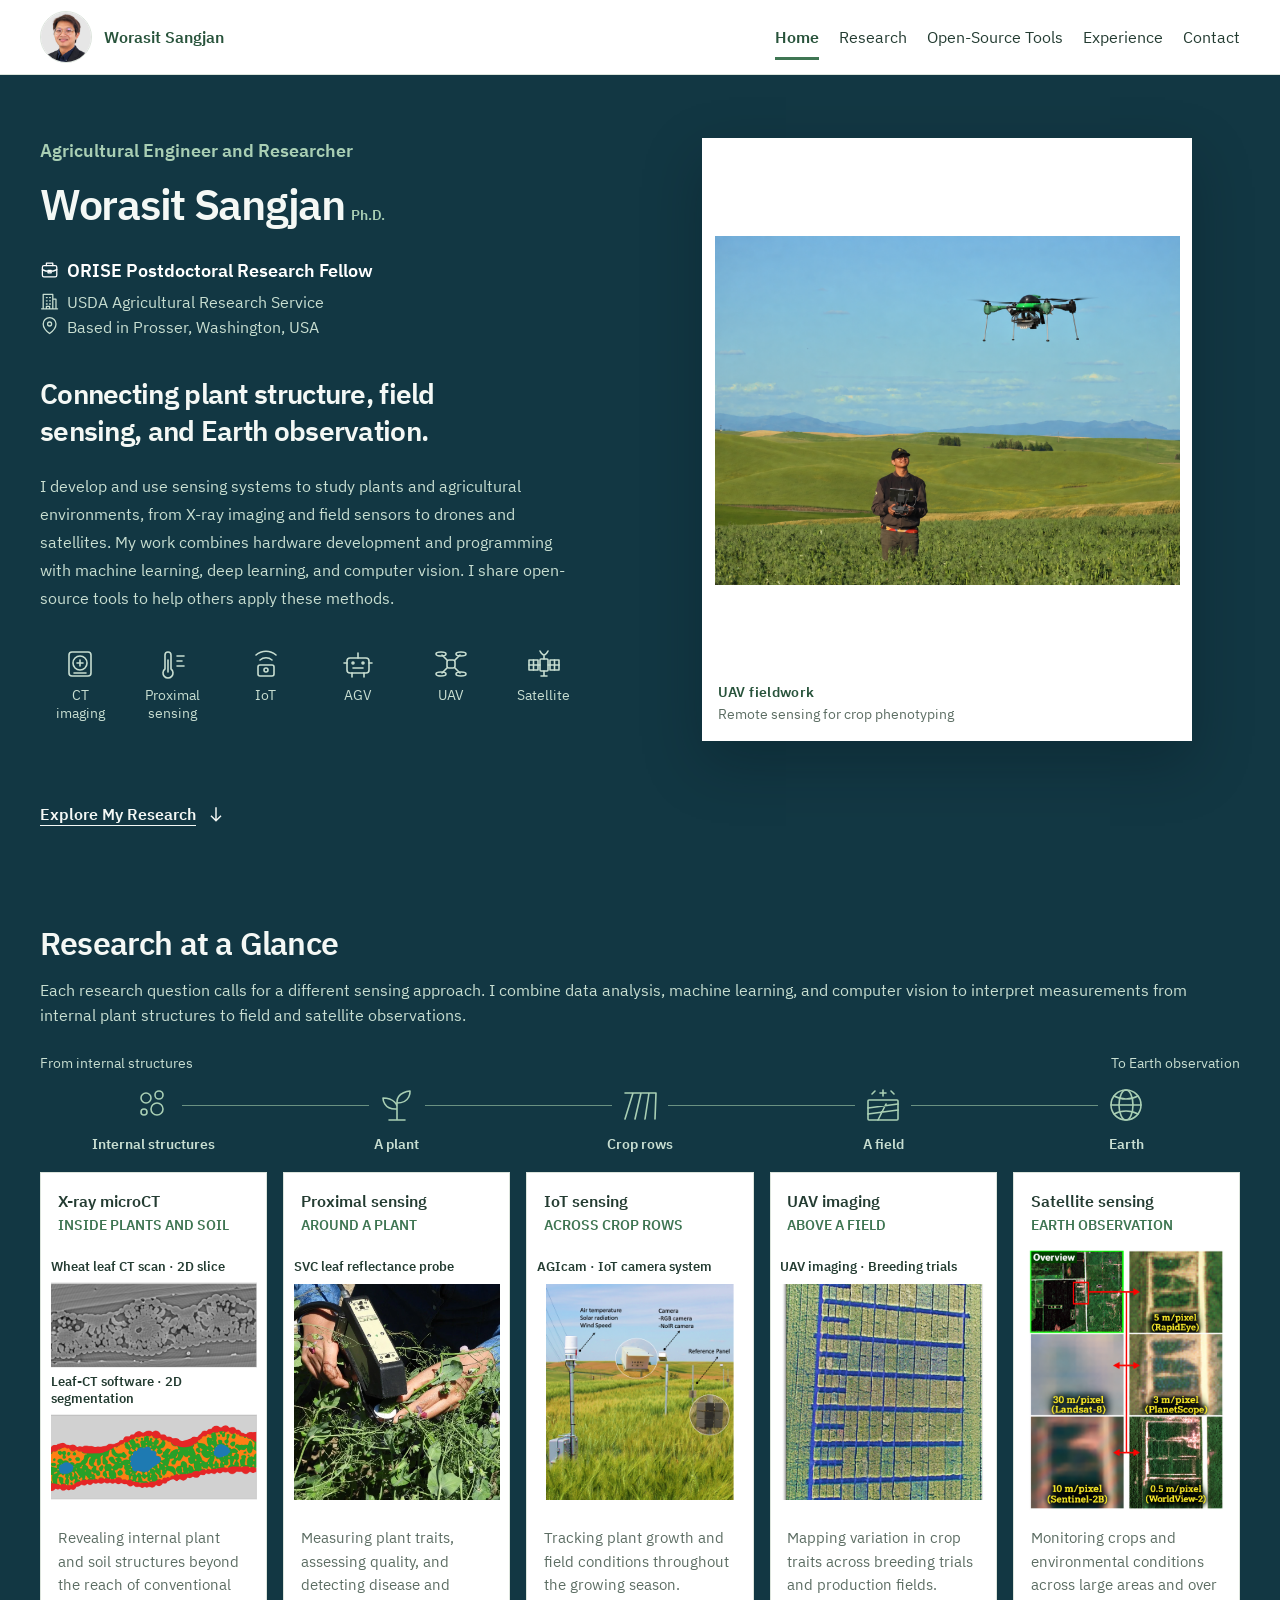
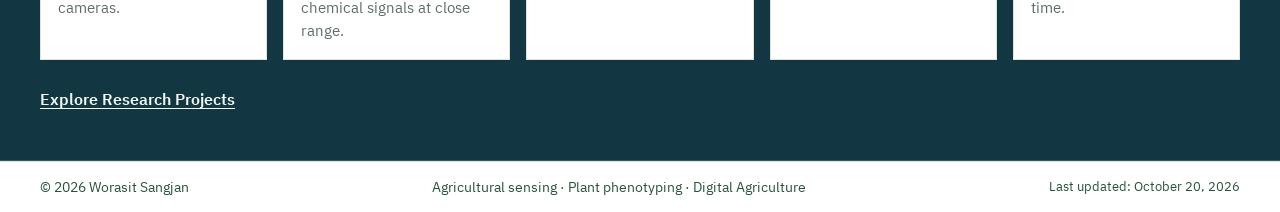
==== commit 7144320b: "Update the open-source tools page" ====
--- a/index.html
+++ b/index.html
@@ -1,5 +1,5 @@
 <!DOCTYPE html>
-<html lang="en"><head><meta charset="utf-8"><meta name="viewport" content="width=device-width,initial-scale=1"><title>Worasit Sangjan | Agricultural Sensing and AI</title><meta name="description" content="Worasit Sangjan develops sensing systems and open-source tools for plant phenotyping and digital agriculture, from X-ray imaging to satellite observations."><meta name="theme-color" content="#f8f7f1"><link rel="icon" type="image/svg+xml" href="data:image/svg+xml,%3Csvg%20xmlns%3D%27http%3A%2F%2Fwww.w3.org%2F2000%2Fsvg%27%20viewBox%3D%270%200%2064%2064%27%3E%3Crect%20width%3D%2764%27%20height%3D%2764%27%20rx%3D%2712%27%20fill%3D%27%23ffffff%27%2F%3E%3Ccircle%20cx%3D%2732%27%20cy%3D%2732%27%20r%3D%2722%27%20fill%3D%27%23e8f1e7%27%20stroke%3D%27%23376b4b%27%20stroke-width%3D%272%27%2F%3E%3Ctext%20x%3D%2732%27%20y%3D%2739%27%20text-anchor%3D%27middle%27%20font-family%3D%27Arial%2Csans-serif%27%20font-size%3D%2719%27%20font-weight%3D%27700%27%20fill%3D%27%2328533b%27%3EWS%3C%2Ftext%3E%3Ccircle%20cx%3D%2749%27%20cy%3D%2716%27%20r%3D%275%27%20fill%3D%27%237fa67a%27%2F%3E%3C%2Fsvg%3E"><meta property="og:type" content="website"><meta property="og:title" content="Worasit Sangjan | Agricultural Sensing and AI"><meta property="og:description" content="Worasit Sangjan develops sensing systems and open-source tools for plant phenotyping and digital agriculture, from X-ray imaging to satellite observations."><meta property="og:image" content="assets/images/ws2.jpg"><meta name="twitter:card" content="summary_large_image"><link rel="stylesheet" href="assets/css/styles.css?v=20261012-final"><link rel="stylesheet" href="assets/css/typography.css?v=20261012-final"><link rel="stylesheet" href="assets/css/home.css?v=20261019-first"><link rel="stylesheet" href="assets/css/consistency.css?v=20261012-final"><link rel="stylesheet" href="assets/css/mobile.css?v=20261012-final"><link rel="stylesheet" href="assets/css/responsive.css?v=20261012-final"><script data-goatcounter="https://worasitsangjan.goatcounter.com/count" async src="//gc.zgo.at/count.js"></script></head><body class="home-page"><a class="skip" href="#main">Skip to main content</a><header><div class="wrap"><nav class="nav" aria-label="Primary navigation"><a class="brand" href="index.html" aria-label="Worasit Sangjan home"><span class="brand-mark portrait-mark"><img src="assets/images/header-portrait-gray.png" alt="" width="40" height="40" decoding="async"></span><span>Worasit Sangjan</span></a><button class="menu-toggle" type="button" aria-expanded="false" aria-controls="nav-links" aria-label="Open navigation">+</button><ul class="nav-links" id="nav-links"><li><a href="index.html" aria-current="page">Home</a></li><li><a href="research.html">Research</a></li><li><a href="software.html">Software</a></li><li><a href="experience.html">Experience</a></li><li><a href="contact.html">Contact</a></li></ul></nav></div></header><main id="main">
+<html lang="en"><head><meta charset="utf-8"><meta name="viewport" content="width=device-width,initial-scale=1"><title>Worasit Sangjan | Agricultural Sensing and AI</title><meta name="description" content="Worasit Sangjan develops sensing systems and open-source tools for plant phenotyping and digital agriculture, from X-ray imaging to satellite observations."><meta name="theme-color" content="#f8f7f1"><link rel="icon" type="image/svg+xml" href="data:image/svg+xml,%3Csvg%20xmlns%3D%27http%3A%2F%2Fwww.w3.org%2F2000%2Fsvg%27%20viewBox%3D%270%200%2064%2064%27%3E%3Crect%20width%3D%2764%27%20height%3D%2764%27%20rx%3D%2712%27%20fill%3D%27%23ffffff%27%2F%3E%3Ccircle%20cx%3D%2732%27%20cy%3D%2732%27%20r%3D%2722%27%20fill%3D%27%23e8f1e7%27%20stroke%3D%27%23376b4b%27%20stroke-width%3D%272%27%2F%3E%3Ctext%20x%3D%2732%27%20y%3D%2739%27%20text-anchor%3D%27middle%27%20font-family%3D%27Arial%2Csans-serif%27%20font-size%3D%2719%27%20font-weight%3D%27700%27%20fill%3D%27%2328533b%27%3EWS%3C%2Ftext%3E%3Ccircle%20cx%3D%2749%27%20cy%3D%2716%27%20r%3D%275%27%20fill%3D%27%237fa67a%27%2F%3E%3C%2Fsvg%3E"><meta property="og:type" content="website"><meta property="og:title" content="Worasit Sangjan | Agricultural Sensing and AI"><meta property="og:description" content="Worasit Sangjan develops sensing systems and open-source tools for plant phenotyping and digital agriculture, from X-ray imaging to satellite observations."><meta property="og:image" content="assets/images/ws2.jpg"><meta name="twitter:card" content="summary_large_image"><link rel="stylesheet" href="assets/css/styles.css?v=20261012-final"><link rel="stylesheet" href="assets/css/typography.css?v=20261012-final"><link rel="stylesheet" href="assets/css/home.css?v=20261019-first"><link rel="stylesheet" href="assets/css/consistency.css?v=20261012-final"><link rel="stylesheet" href="assets/css/mobile.css?v=20261012-final"><link rel="stylesheet" href="assets/css/responsive.css?v=20261012-final"><script data-goatcounter="https://worasitsangjan.goatcounter.com/count" async src="//gc.zgo.at/count.js"></script></head><body class="home-page"><a class="skip" href="#main">Skip to main content</a><header><div class="wrap"><nav class="nav" aria-label="Primary navigation"><a class="brand" href="index.html" aria-label="Worasit Sangjan home"><span class="brand-mark portrait-mark"><img src="assets/images/header-portrait-gray.png" alt="" width="40" height="40" decoding="async"></span><span>Worasit Sangjan</span></a><button class="menu-toggle" type="button" aria-expanded="false" aria-controls="nav-links" aria-label="Open navigation">+</button><ul class="nav-links" id="nav-links"><li><a href="index.html" aria-current="page">Home</a></li><li><a href="research.html">Research</a></li><li><a href="software.html">Open-Source Tools</a></li><li><a href="experience.html">Experience</a></li><li><a href="contact.html">Contact</a></li></ul></nav></div></header><main id="main">
 <section class="hero" id="about"><div class="wrap hero-grid"><div class="bio"><p class="eyebrow">Agricultural Engineer and Researcher</p><h1 class="profile-name"><span class="name-text">Worasit Sangjan</span><span class="degree">Ph.D.</span></h1><p class="profile-title profile-detail"><svg viewBox="0 0 24 24" fill="none" stroke="currentColor" stroke-width="1.6" stroke-linecap="round" stroke-linejoin="round" aria-hidden="true"><rect x="3" y="7" width="18" height="14" rx="2"></rect><path d="M8 7V4h8v3M3 12c5 3 13 3 18 0M10 13h4v3h-4Z"></path></svg><span>ORISE Postdoctoral Research Fellow</span></p><p class="affiliation profile-detail"><svg viewBox="0 0 24 24" fill="none" stroke="currentColor" stroke-width="1.6" stroke-linecap="round" stroke-linejoin="round" aria-hidden="true"><path d="M4 21V3h12v18M16 9h4v12M2 21h20M8 7h1M12 7h1M8 11h1M12 11h1M8 15h1M12 15h1M8 21v-3h4v3"></path></svg><span>USDA Agricultural Research Service</span></p><p class="home-location profile-detail"><svg viewbox="0 0 24 24" fill="none" stroke="currentColor" stroke-width="1.6" stroke-linecap="round" stroke-linejoin="round" aria-hidden="true"><path d="M20 10c0 6-8 12-8 12S4 16 4 10a8 8 0 1 1 16 0Z"></path><circle cx="12" cy="10" r="2.5"></circle></svg><span>Based in Prosser, Washington, USA</span></p><p class="lead">Connecting plant structure, field sensing, and Earth observation.</p><p>I develop and use sensing systems to study plants and agricultural environments, from X-ray imaging and field sensors to drones and satellites. My work combines hardware development and programming with machine learning, deep learning, and computer vision. I share open-source tools to help others apply these methods.</p><div class="platform-strip" role="group" aria-label="Sensing platforms"><div class="platform-item"><svg viewbox="0 0 32 32" fill="none" stroke="currentColor" stroke-width="1.6" stroke-linecap="round" stroke-linejoin="round" aria-hidden="true"><rect x="5" y="4" width="22" height="24" rx="3"></rect><circle cx="16" cy="15" r="7"></circle><path d="M10 25h12M16 12v6M13 15h6"></path></svg><span>CT<br>imaging</span></div><div class="platform-item"><svg viewbox="0 0 32 32" fill="none" stroke="currentColor" stroke-width="1.6" stroke-linecap="round" stroke-linejoin="round" aria-hidden="true"><path d="M8 21V7a3 3 0 0 1 6 0v14a5 5 0 1 1-6 0Z"></path><path d="M11 12v12M20 8h7M20 13h5M20 18h7"></path></svg><span>Proximal<br>sensing</span></div><div class="platform-item"><svg viewbox="0 0 32 32" fill="none" stroke="currentColor" stroke-width="1.6" stroke-linecap="round" stroke-linejoin="round" aria-hidden="true"><rect x="8" y="17" width="16" height="11" rx="2"></rect><circle cx="16" cy="22" r="2"></circle><path d="M10 12a9 9 0 0 1 12 0M6 7a15 15 0 0 1 20 0"></path></svg><span>IoT</span></div><div class="platform-item"><svg viewbox="0 0 32 32" fill="none" stroke="currentColor" stroke-width="1.6" stroke-linecap="round" stroke-linejoin="round" aria-hidden="true"><rect x="5" y="10" width="22" height="15" rx="3"></rect><path d="M16 5v5M2 15h3M27 15h3M10 25v4M22 25v4M11 20h10"></path><circle cx="11" cy="15" r="1"></circle><circle cx="21" cy="15" r="1"></circle></svg><span>AGV</span></div><div class="platform-item"><svg viewbox="0 0 32 32" fill="none" stroke="currentColor" stroke-width="1.6" stroke-linecap="round" stroke-linejoin="round" aria-hidden="true"><rect x="12" y="12" width="8" height="8" rx="2"></rect><path d="M12 12 7 7M20 12l5-5M12 20l-5 5M20 20l5 5"></path><ellipse cx="6" cy="6" rx="5" ry="2"></ellipse><ellipse cx="26" cy="6" rx="5" ry="2"></ellipse><ellipse cx="6" cy="26" rx="5" ry="2"></ellipse><ellipse cx="26" cy="26" rx="5" ry="2"></ellipse></svg><span>UAV</span></div><div class="platform-item"><svg viewbox="0 0 32 32" fill="none" stroke="currentColor" stroke-width="1.6" stroke-linecap="round" stroke-linejoin="round" aria-hidden="true"><rect x="12" y="11" width="8" height="12" rx="1"></rect><rect x="1" y="12" width="9" height="10"></rect><rect x="22" y="12" width="9" height="10"></rect><path d="M5.5 12v10M1 17h9M26.5 12v10M22 17h9M10 17h2M20 17h2M16 11V7M12 3q4 8 8 0M16 23v5M13 28h6"></path></svg><span>Satellite</span></div></div><a class="research-jump" href="#research">Explore My Research<svg viewbox="0 0 24 24" width="20" height="20" fill="none" stroke="currentColor" stroke-width="1.75" aria-hidden="true"><path d="M12 4v16m-6-6 6 6 6-6"></path></svg></a></div><div class="field-portrait photo-carousel" role="region" aria-roledescription="carousel" aria-label="Research in the field" tabindex="0"><figure class="photo-slide" role="group" aria-roledescription="slide" aria-label="1 of 10"><button type="button" class="photo-frame" aria-label="Next photo"><img fetchpriority="high" src="assets/images/uav-dark-controller.png" width="1448" height="1086" alt="Worasit operating a research UAV above crop trials"></button><figcaption><span>UAV fieldwork</span><span>Remote sensing for crop phenotyping</span></figcaption></figure><figure class="photo-slide" role="group" aria-roledescription="slide" aria-label="2 of 10" hidden><button type="button" class="photo-frame" aria-label="Next photo"><img src="assets/images/iot-field-sky-balanced.png" width="1086" height="1448" alt="Worasit beside automated field cameras in wheat trials" loading="lazy"></button><figcaption><span>IoT sensing</span><span>Installing connected cameras for continuous plant phenotyping in wheat breeding trials</span></figcaption></figure><figure class="photo-slide" role="group" aria-roledescription="slide" aria-label="3 of 10" hidden><button type="button" class="photo-frame" aria-label="Next photo"><img src="assets/images/field-robot-balanced.png" width="1121" height="1403" alt="Worasit operating an agricultural autonomous ground vehicle" loading="lazy"></button><figcaption><span>Autonomous ground vehicle</span><span>Operating an AGV for agricultural field research</span></figcaption></figure><figure class="photo-slide" role="group" aria-roledescription="slide" aria-label="4 of 10" hidden><button type="button" class="photo-frame" aria-label="Next photo"><img src="assets/images/uav-training-sky-balanced.png" width="1586" height="992" alt="Worasit demonstrating UAV equipment to a group in the field" loading="lazy"></button><figcaption><span>UAV training</span><span>Sharing practical methods for UAV field phenotyping</span></figcaption></figure><figure class="photo-slide" role="group" aria-roledescription="slide" aria-label="5 of 10" hidden><button type="button" class="photo-frame" aria-label="Next photo"><img src="assets/images/wheat-harvest.jpg" width="4608" height="3456" alt="Worasit in a wheat field during harvest" loading="lazy"></button><figcaption><span>Field operations</span><span>Harvesting wheat in breeding trials</span></figcaption></figure><figure class="photo-slide" role="group" aria-roledescription="slide" aria-label="6 of 10" hidden><button type="button" class="photo-frame" aria-label="Next photo"><img src="assets/images/atv-grip-final.webp" width="1086" height="1448" alt="Worasit on an ATV with a mounted phone in the vineyard" loading="lazy"></button><figcaption><span>Vineyard weed detection</span><span>ATV-mounted phone sensing <em class="status-label">App in development</em></span></figcaption></figure><figure class="photo-slide" role="group" aria-roledescription="slide" aria-label="7 of 10" hidden><button type="button" class="photo-frame" aria-label="Next photo"><img src="assets/images/potato-voc-lab.jpg" width="4608" height="3456" alt="Worasit conducting potato volatile organic compound analysis in the laboratory" loading="lazy"></button><figcaption><span>Volatile organic compound sensing</span><span>Studying volatile biomarkers of disease in stored potatoes</span></figcaption></figure><figure class="photo-slide" role="group" aria-roledescription="slide" aria-label="8 of 10" hidden><button type="button" class="photo-frame" aria-label="Next photo"><img src="assets/images/aps-xct-balanced.png" width="1456" height="1092" alt="Worasit preparing a soil aggregate sample for X-ray microCT imaging at the Advanced Photon Source" loading="lazy"></button><figcaption><span>X-ray microCT imaging</span><span>Preparing a soil aggregate sample for synchrotron imaging at APS, <a href="https://www.anl.gov/" target="_blank" rel="noopener">Argonne National Laboratory</a></span></figcaption></figure><figure class="photo-slide group-slide" role="group" aria-roledescription="slide" aria-label="9 of 10" hidden><button type="button" class="photo-frame" aria-label="Next photo"><img loading="lazy" src="assets/images/functional-soil-health-lab.jpg" width="2000" height="1333" alt="Worasit with members of the Functional Soil Health Lab standing in a vineyard in Washington"></button><figcaption><span><a href="https://functionalsoilhealth.com/" target="_blank" rel="noopener">Functional Soil Health Lab</a> · USDA-ARS, Prosser</span><span>Postdoctoral research fellow in Dr. Devin Rippner's lab</span></figcaption></figure><figure class="photo-slide award-slide" role="group" aria-roledescription="slide" hidden="" aria-label="10 of 10" hidden><button type="button" class="photo-frame" aria-label="Next photo"><img src="assets/images/research-award.webp" width="800" height="600" alt="2024 NAPPN Graduate Student Scientist Award announcement recognizing Worasit Sangjan" loading="lazy"></button><figcaption><span><a href="https://www.plantphenotyping.org/graduate-student-award#page-section-6328ef78ae11fc70dfa924b2" target="_blank" rel="noopener">2024 NAPPN Graduate Student Scientist Award</a></span><span>Recognition of graduate research in plant phenotyping</span></figcaption></figure><div class="photo-overlay-controls" aria-label="Slideshow controls"><button type="button" class="photo-pause photo-overlay-button" aria-label="Pause slideshow" title="Pause slideshow"><span aria-hidden="true">Ⅱ</span></button><div class="photo-nav"><button type="button" class="photo-prev photo-overlay-button" aria-label="Previous photo" title="Previous photo"><span aria-hidden="true">‹</span></button><button type="button" class="photo-next photo-overlay-button" aria-label="Next photo" title="Next photo"><span aria-hidden="true">›</span></button></div></div><span class="photo-status sr-only" aria-live="polite" aria-atomic="true"></span></div></div></section>
 <section class="home-section" id="research"><div class="wrap"><div class="section-head"><div><h2>Research at a Glance</h2></div><p>Each research question calls for a different sensing approach. I combine data analysis, machine learning, and computer vision to interpret measurements from internal plant structures to field and satellite observations.</p></div><div class="observation-guide"><div class="scale-endpoints"><span>From internal structures</span><span>To Earth observation</span></div><ol class="observation-scale" aria-label="Observation scales from internal structures to Earth"><li><span class="scale-node"><svg viewbox="0 0 40 40" fill="none" stroke="currentColor" stroke-width="1.6" stroke-linecap="round" stroke-linejoin="round" aria-hidden="true"><circle cx="12" cy="13" r="5"></circle><circle cx="25" cy="10" r="4"></circle><circle cx="23" cy="24" r="6"></circle><circle cx="10" cy="27" r="3"></circle></svg></span><span>Internal structures</span></li><li><span class="scale-node"><svg viewbox="0 0 40 40" fill="none" stroke="currentColor" stroke-width="1.6" stroke-linecap="round" stroke-linejoin="round" aria-hidden="true"><path d="M20 34V17M20 24C6 25 6 13 6 13c12 0 14 8 14 8M20 17c0-10 13-11 13-11s1 12-13 12M12 35h16"></path></svg></span><span>A plant</span></li><li><span class="scale-node"><svg viewbox="0 0 40 40" fill="none" stroke="currentColor" stroke-width="1.6" stroke-linecap="round" stroke-linejoin="round" aria-hidden="true"><path d="M5 34 13 8M15 34 21 8M25 34 29 8M35 34 36 8M5 8h31"></path></svg></span><span>Crop rows</span></li><li><span class="scale-node"><svg viewbox="0 0 40 40" fill="none" stroke="currentColor" stroke-width="1.6" stroke-linecap="round" stroke-linejoin="round" aria-hidden="true"><rect x="5" y="15" width="30" height="20" rx="1"></rect><path d="m5 23 30-4M5 29l30-4M15 35l8-16M17 8h6M20 5v6M12 6l-3 3M28 6l3 3"></path></svg></span><span>A field</span></li><li><span class="scale-node"><svg viewbox="0 0 40 40" fill="none" stroke="currentColor" stroke-width="1.6" stroke-linecap="round" stroke-linejoin="round" aria-hidden="true"><circle cx="20" cy="20" r="15"></circle><ellipse cx="20" cy="20" rx="7" ry="15"></ellipse><path d="M5 20h30M8 11c7 4 17 4 24 0M8 29c7-4 17-4 24 0"></path></svg></span><span>Earth</span></li></ol></div><div class="highlight-grid"><a class="highlight-card" href="research.html#xct"><div class="research-card-heading"><h3>X-ray microCT</h3><span>Inside plants and soil</span></div><div class="ct-pair-preview" role="img" aria-label="Wheat leaf CT scan above its Leaf-CT software segmentation"><span class="ct-pair-label">Wheat leaf CT scan · 2D slice</span><span class="ct-pair-panel ct-pair-raw"></span><span class="ct-pair-label">Leaf-CT software · 2D segmentation</span><span class="ct-pair-panel ct-pair-result"></span></div><p class="research-card-description">Revealing internal plant and soil structures beyond the reach of conventional cameras.</p></a><a class="highlight-card" href="research.html#proximal"><div class="research-card-heading"><h3>Proximal sensing</h3><span>Around a plant</span></div><div class="labeled-research-image"><span class="research-image-label">SVC leaf reflectance probe</span><img src="assets/images/hyperspectral-sensing.webp" width="1021" height="757" alt="Close-range sensing of a plant leaf" loading="lazy"></div><p class="research-card-description">Measuring plant traits, assessing quality, and detecting disease and chemical signals at close range.</p></a><a class="highlight-card" href="research.html#field"><div class="research-card-heading"><h3>IoT sensing</h3><span>Across crop rows</span></div><div class="labeled-research-image"><span class="research-image-label">AGIcam · IoT camera system</span><img src="assets/images/agicam-field-annotated.png" alt="AGIcam cameras, weather sensor, and reference panel installed in wheat trials" loading="lazy" width="944" height="1080"></div><p class="research-card-description">Tracking plant growth and field conditions throughout the growing season.</p></a><a class="highlight-card" href="research.html#uav"><div class="research-card-heading"><h3>UAV imaging</h3><span>Above a field</span></div><div class="labeled-research-image"><span class="research-image-label">UAV imaging · Breeding trials</span><img src="assets/images/uav-breeding-vertical.png" alt="Overhead UAV image showing individual crop breeding plots" loading="lazy" width="488" height="832"></div><p class="research-card-description">Mapping variation in crop traits across breeding trials and production fields.</p></a><a class="highlight-card" href="research.html#satellite"><div class="research-card-heading"><h3>Satellite sensing</h3><span>Earth observation</span></div><img src="assets/images/satellite-white-frame.png" alt="Satellite comparison with processed pixel sizes: Landsat-8 30 m, Sentinel-2B 10 m, WorldView-2 0.5 m, RapidEye 5 m, and PlanetScope 3 m" loading="lazy" width="1086" height="1448"><p class="research-card-description">Monitoring crops and environmental conditions across large areas and over time.</p></a></div><a class="text-link" href="research.html">Explore Research Projects</a></div></section>
 
